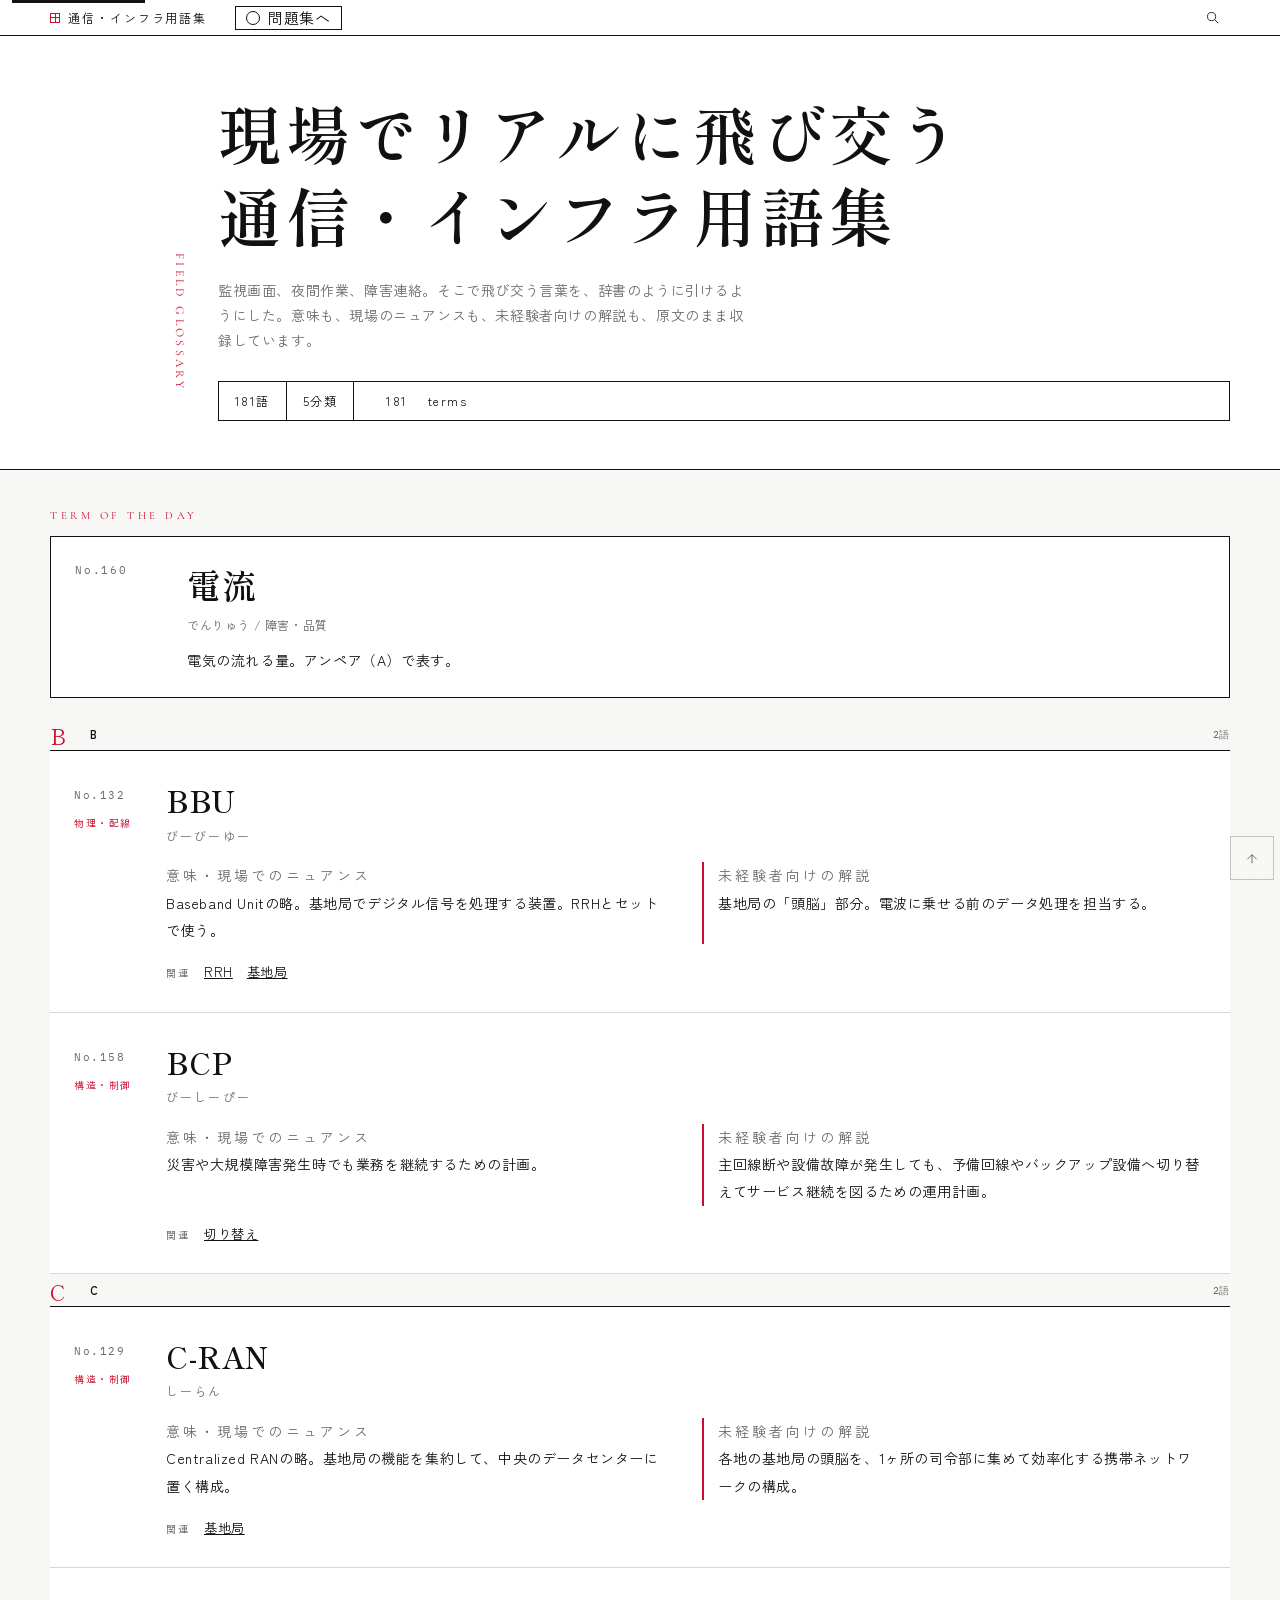
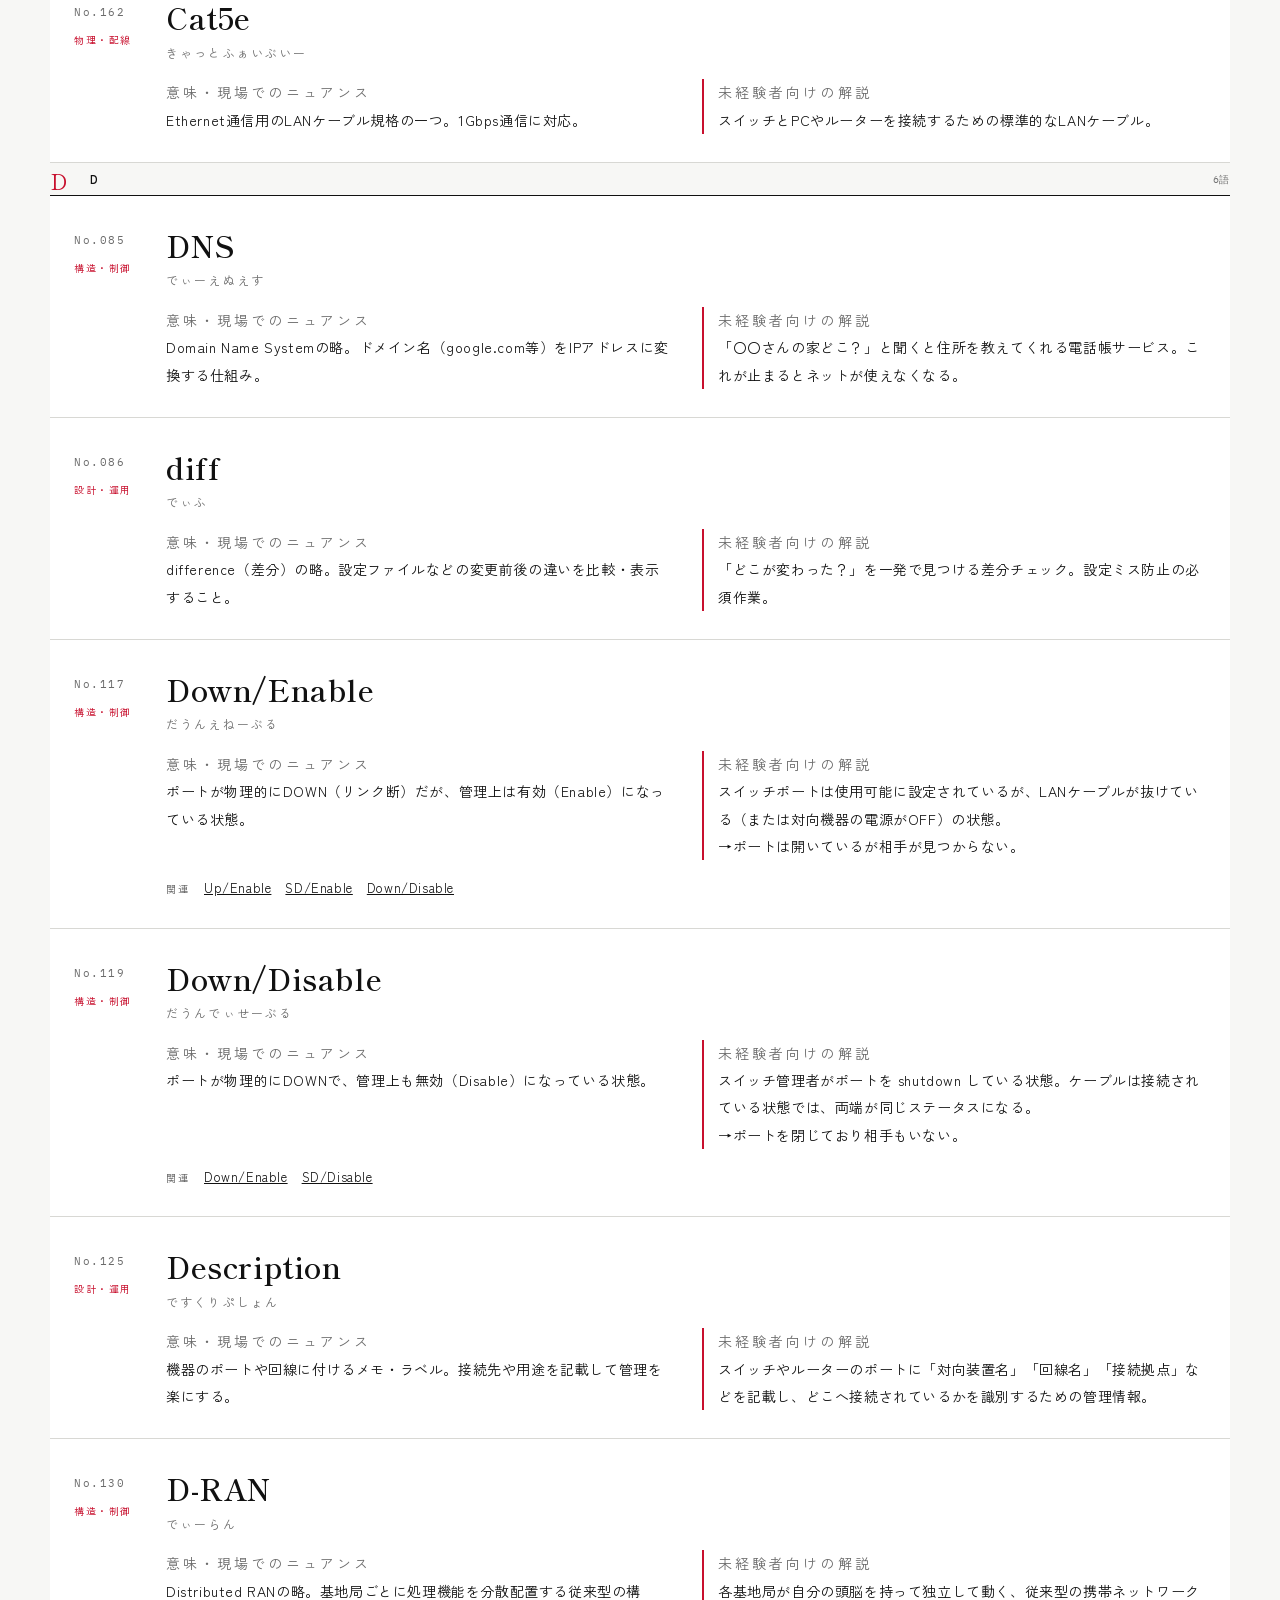
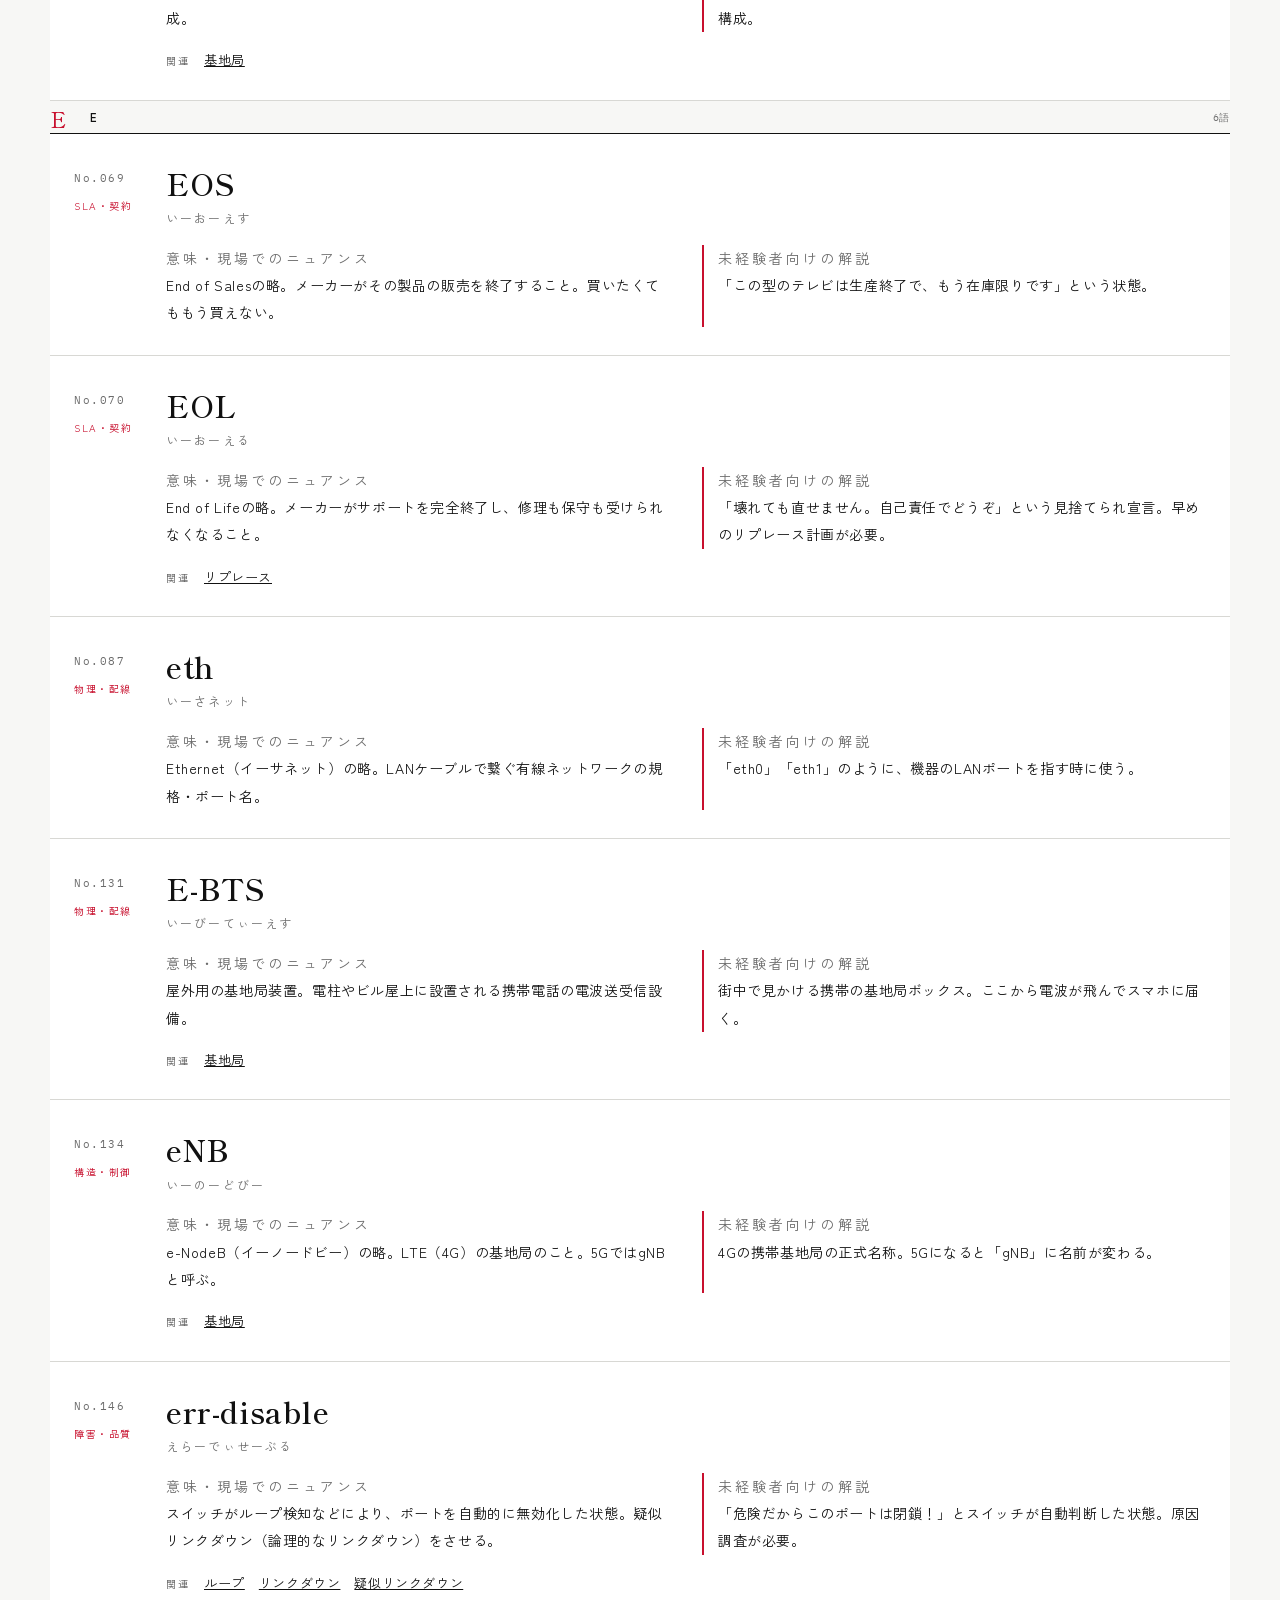
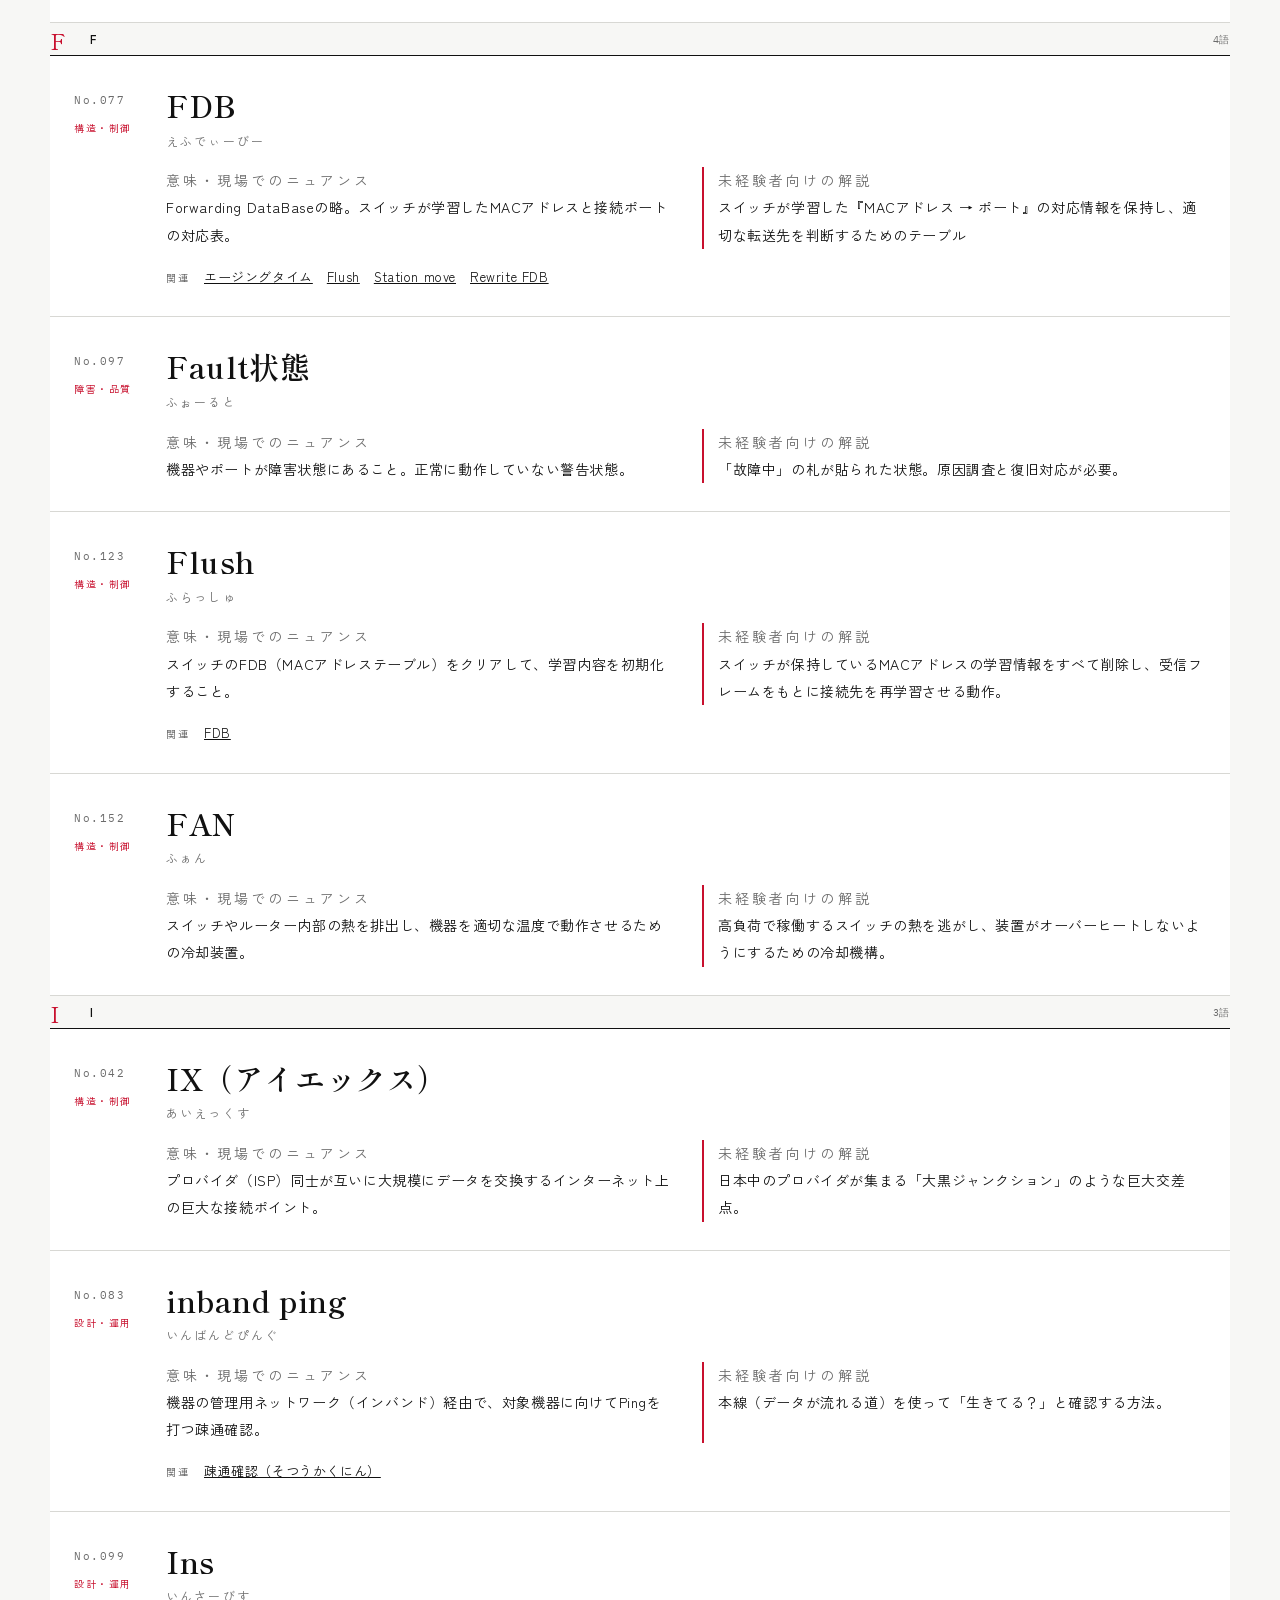
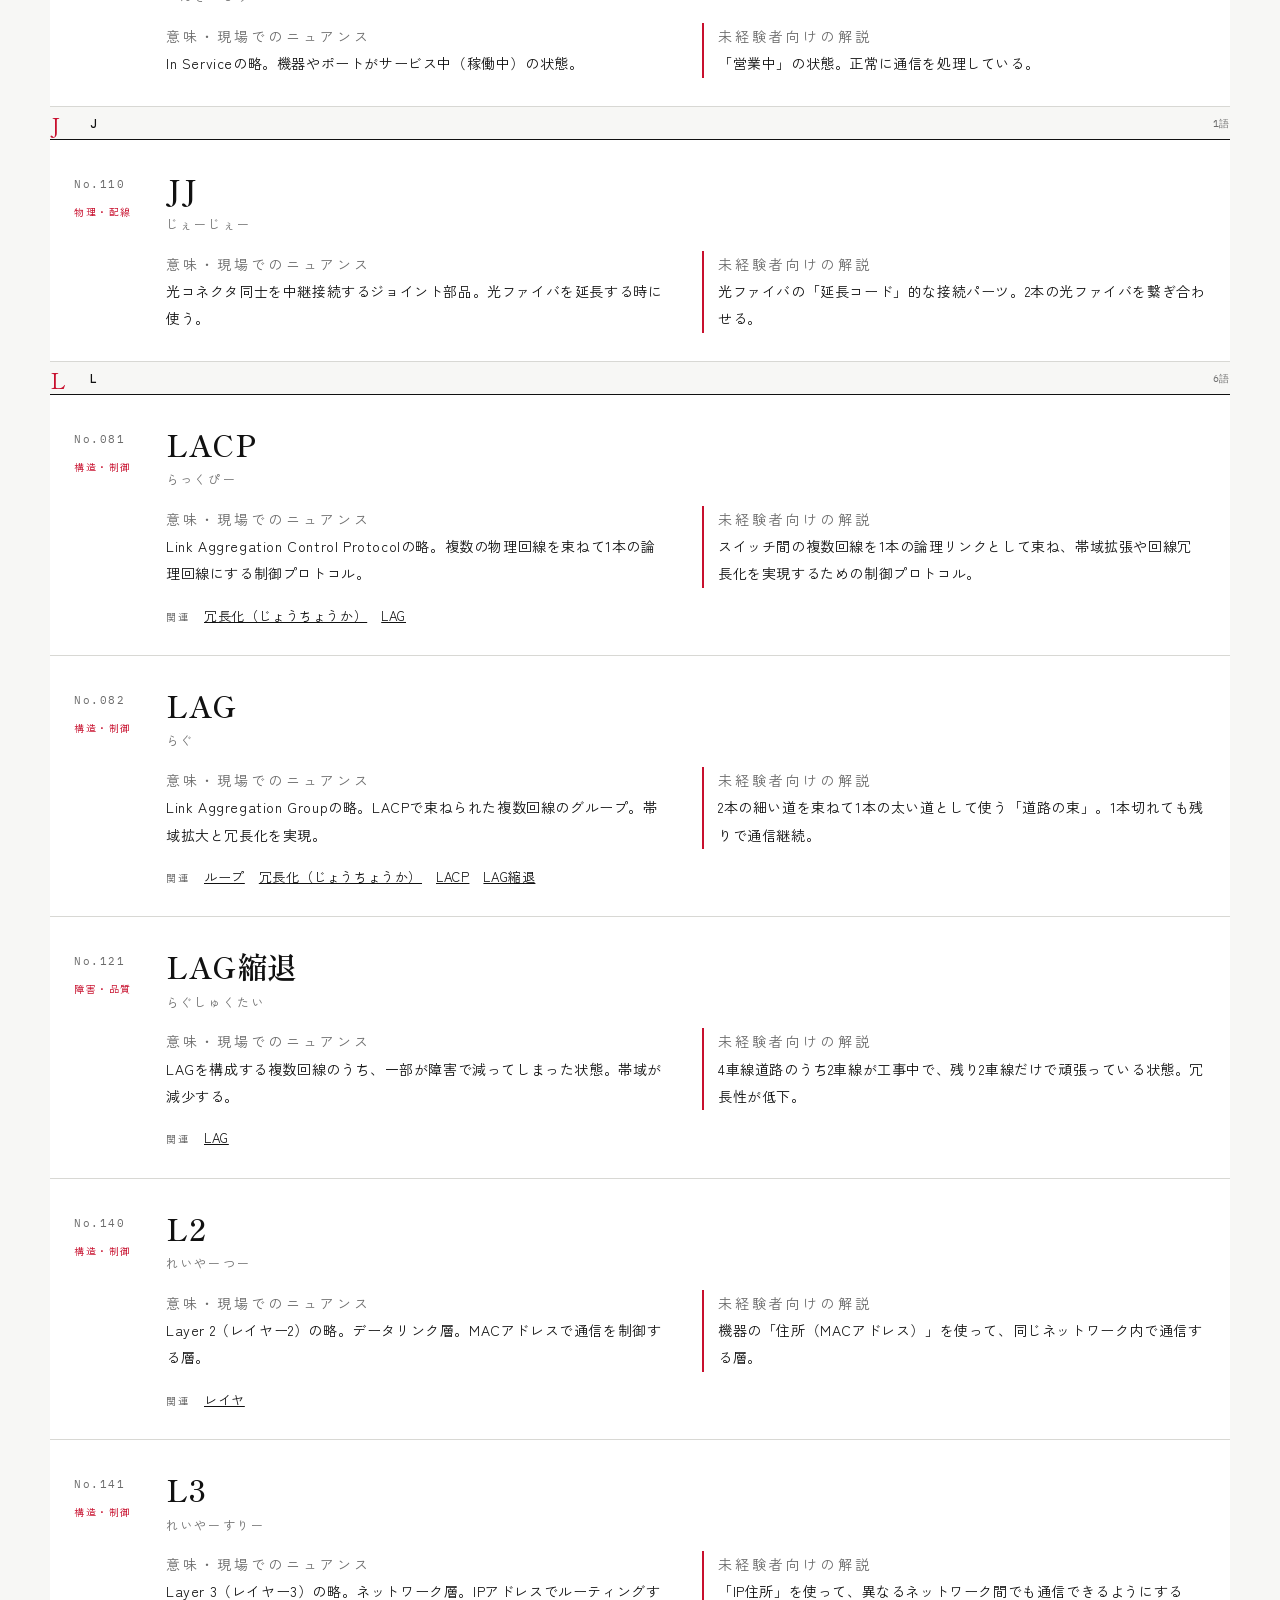
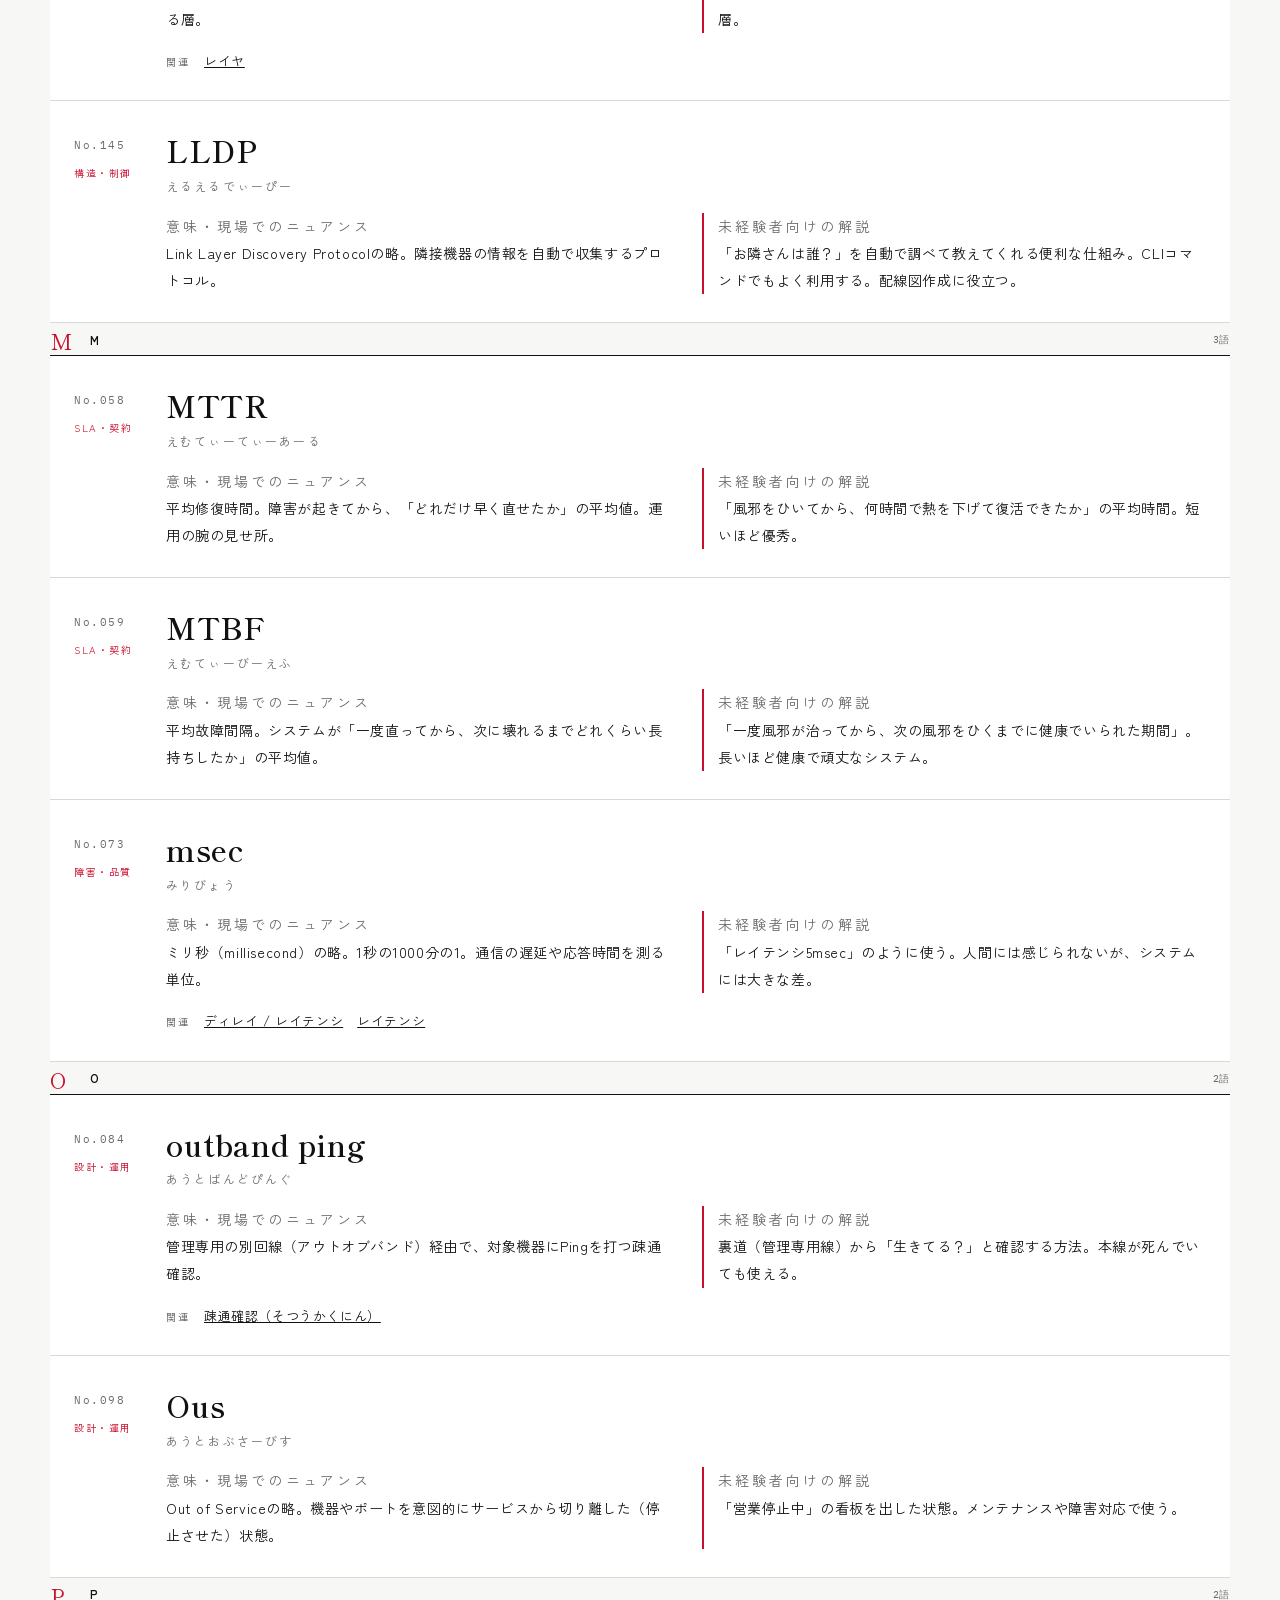
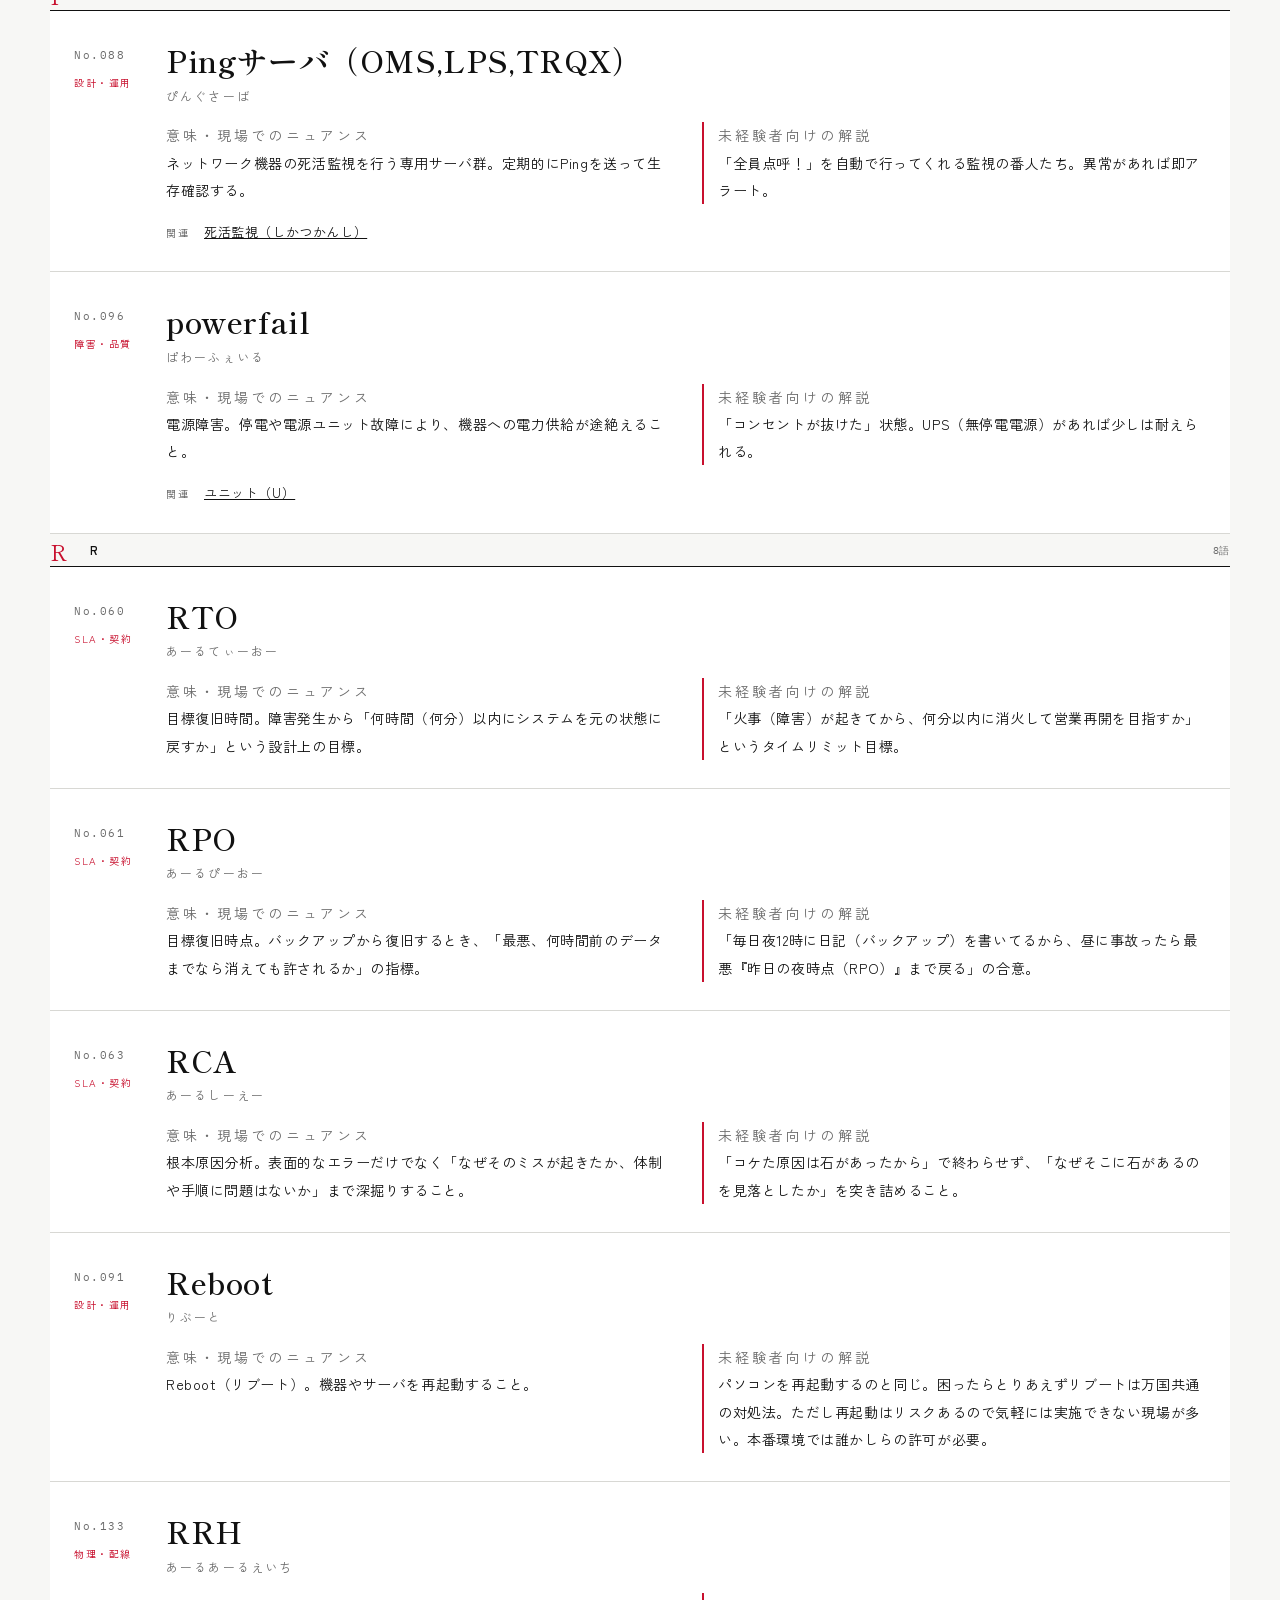
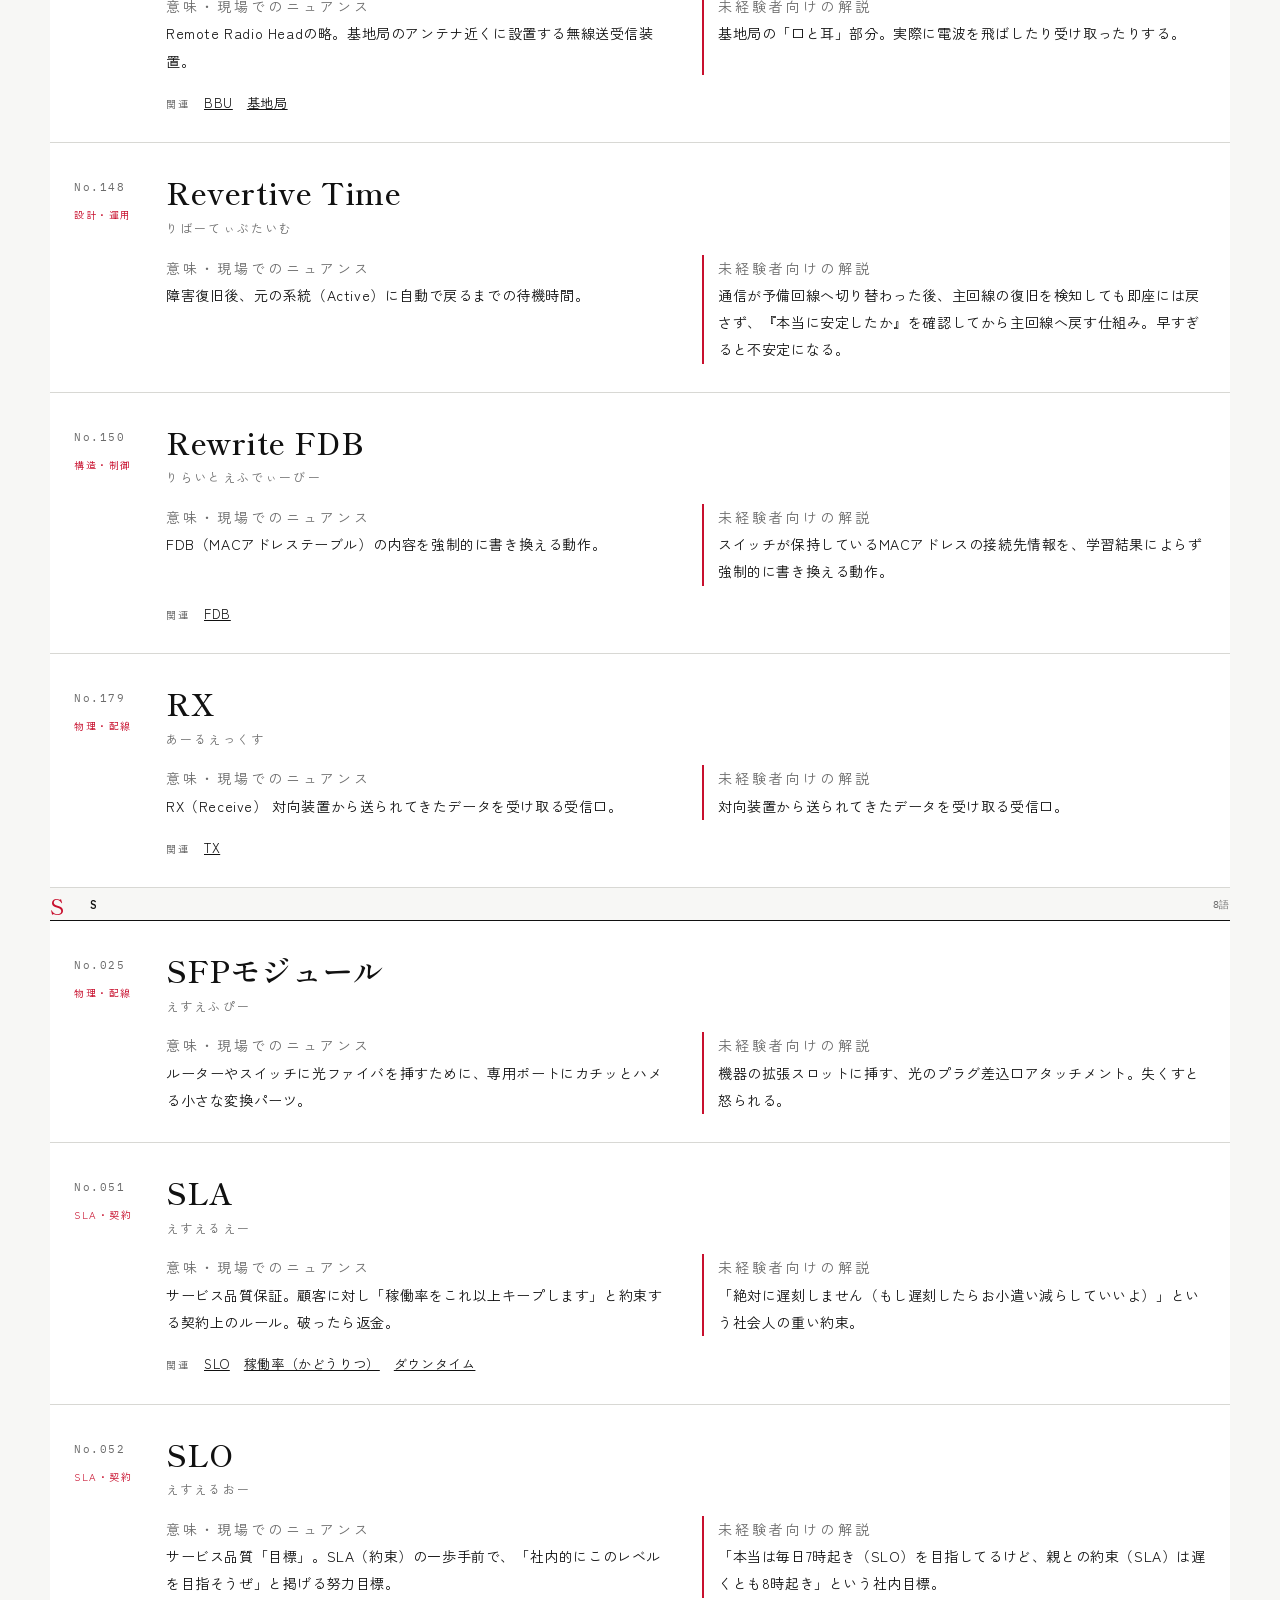
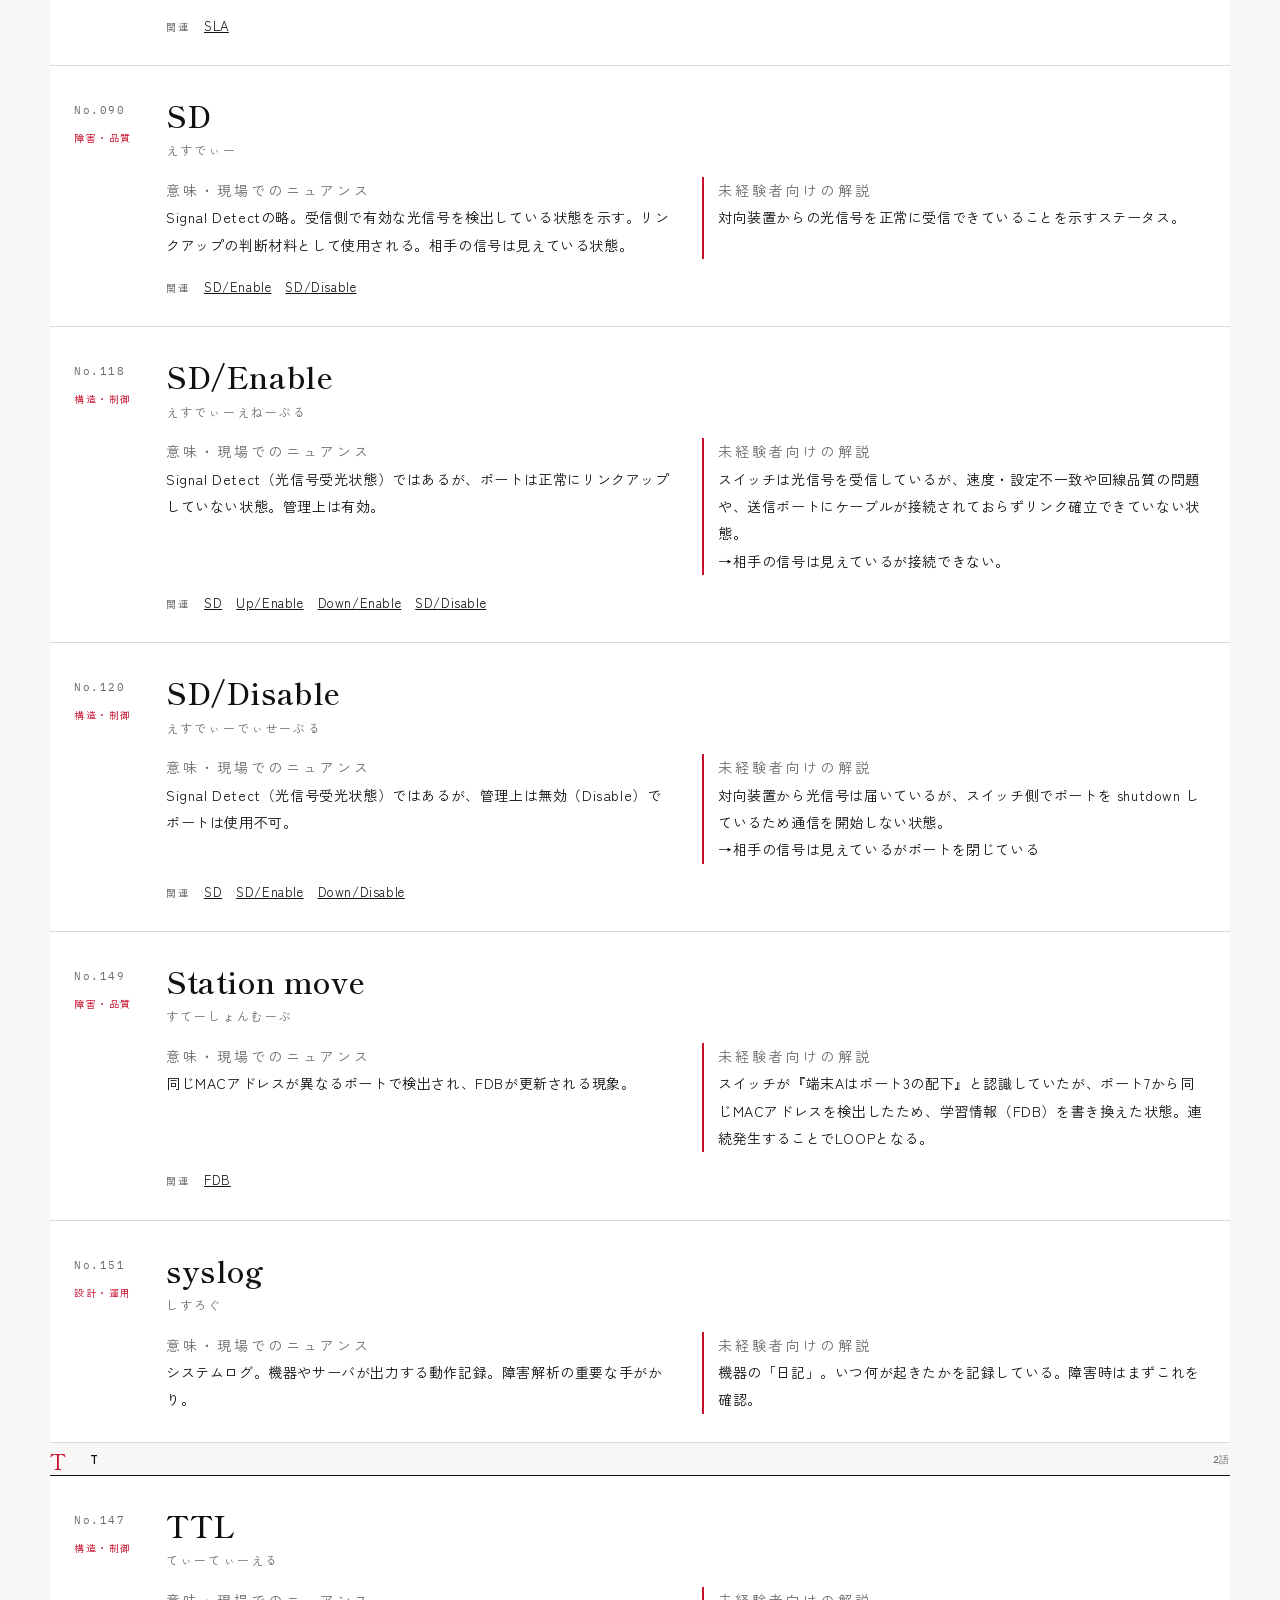
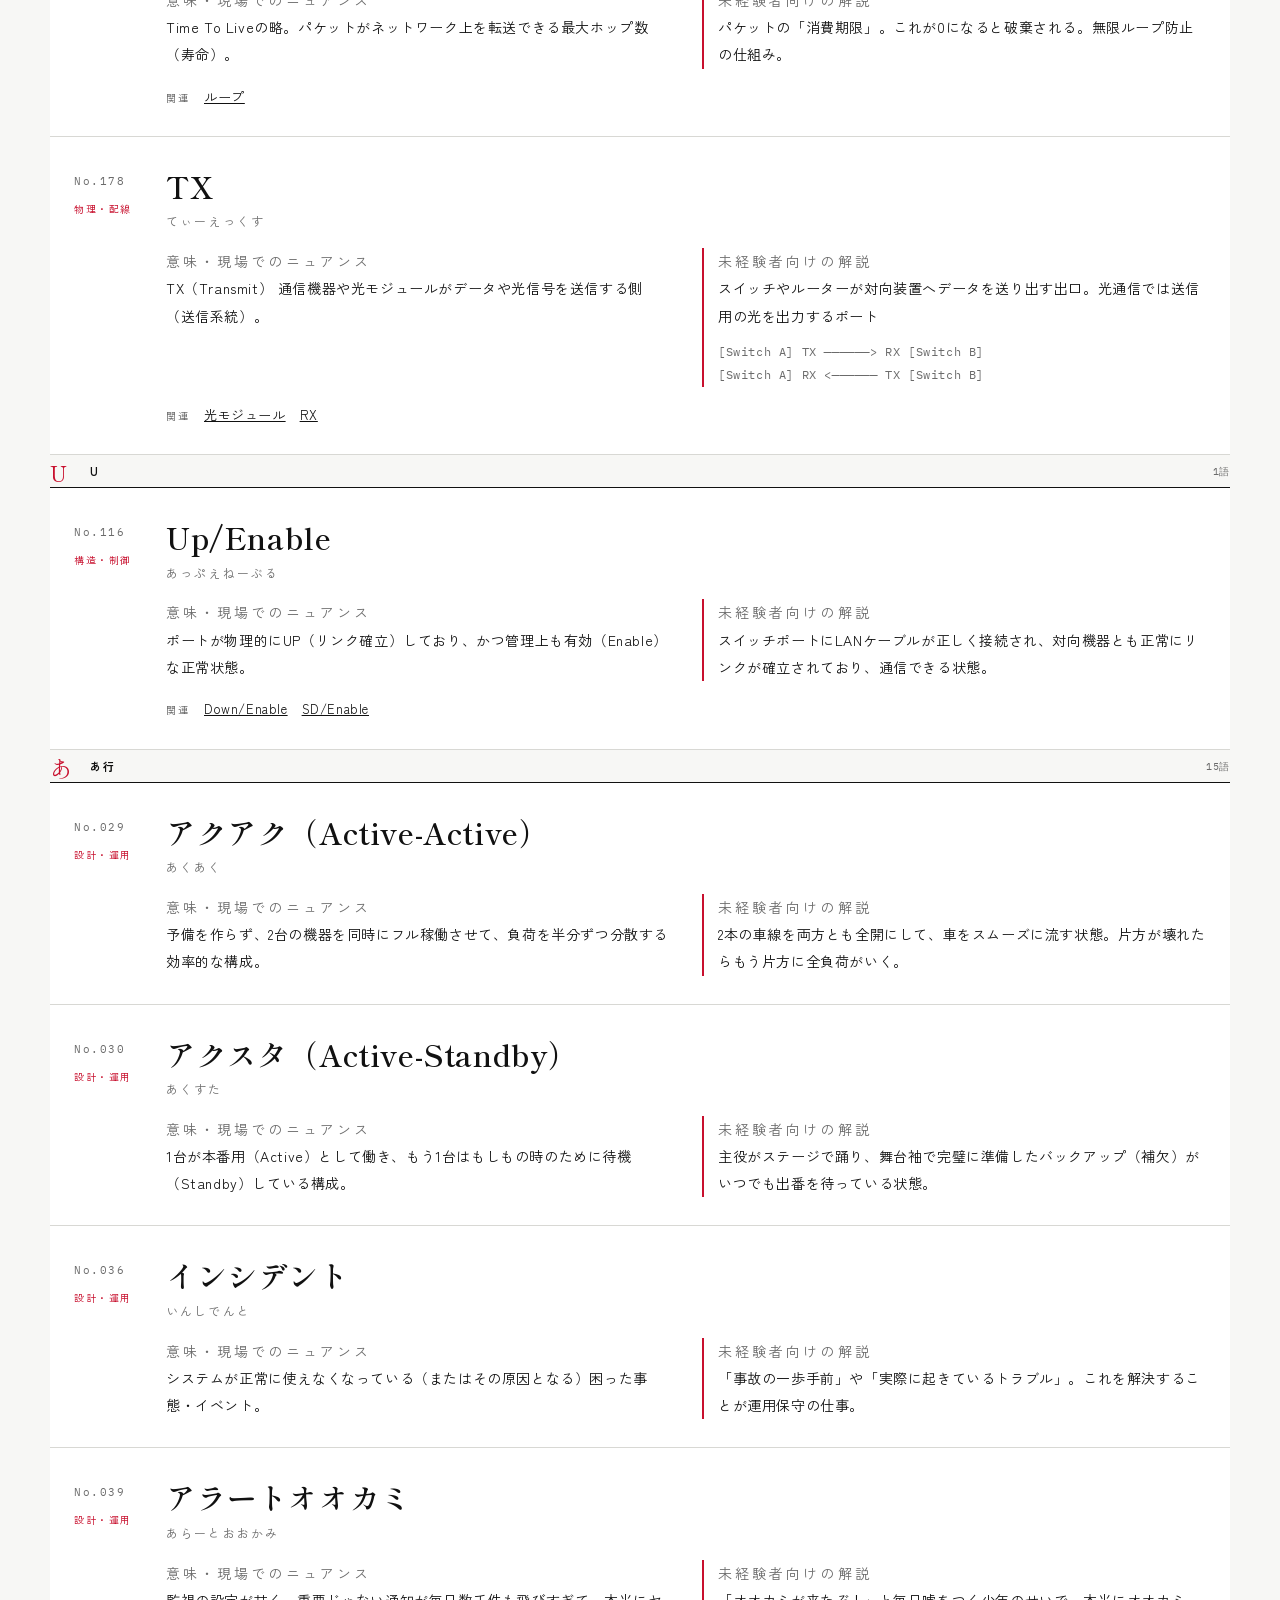
==== word.html @ 53b8ce0e "用語集の追加" ====
<!DOCTYPE html>
<html lang="ja">
<head>
  <meta charset="UTF-8">
  <meta name="viewport" content="width=device-width, initial-scale=1">
  <meta name="description" content="現場でリアルに飛び交う通信・インフラ用語集。新任インフラエンジニアが、用語の意味と現場のニュアンスを繰り返し読み込める辞書です。">
  <title>現場でリアルに飛び交う通信・インフラ用語集</title>
  <link rel="icon" href="data:image/svg+xml,%3Csvg xmlns='http://www.w3.org/2000/svg' viewBox='0 0 32 32'%3E%3Crect width='32' height='32' fill='%23f7f7f5'/%3E%3Cpath d='M8 8h16M8 16h16M8 24h16M12 5v22M20 5v22' stroke='%23c8102e' stroke-width='1.2' fill='none'/%3E%3C/svg%3E">
  <link rel="preconnect" href="https://fonts.googleapis.com">
  <link rel="preconnect" href="https://fonts.gstatic.com" crossorigin>
  <link href="https://fonts.googleapis.com/css2?family=Cormorant+Garamond:wght@500;600&family=IBM+Plex+Mono:wght@400;500&family=Shippori+Mincho:wght@500;600;700&family=Zen+Kaku+Gothic+New:wght@400;500;700&display=swap" rel="stylesheet">
  <link rel="stylesheet" href="css/style.css">
</head>
<body id="top">
  <a class="skip" href="#main">本文へスキップ</a>

  <header class="chrome" id="dock">
    <div class="wrap chrome__bar">
      <div class="chrome__lead">
        <a class="logo" href="index.html">
          <span class="logo__mark" aria-hidden="true"></span>
          通信・インフラ用語集
        </a>
        <label class="nav-radio">
          <input type="radio" name="page-nav" value="quiz" data-href="index.html">
          問題集へ
        </label>
      </div>
      <button type="button" class="search-toggle" id="btn-finder" aria-expanded="false" aria-controls="overlay" aria-label="検索と索引を開く">
        <svg class="icon-search" viewBox="0 0 24 24" aria-hidden="true"><circle cx="10.5" cy="10.5" r="6.5" fill="none" stroke="currentColor" stroke-width="1.4"/><path d="M15.4 15.4L21 21" fill="none" stroke="currentColor" stroke-width="1.4"/></svg>
        <svg class="icon-close" viewBox="0 0 24 24" aria-hidden="true"><path d="M6 6l12 12M18 6L6 18" fill="none" stroke="currentColor" stroke-width="1.4"/></svg>
      </button>
    </div>
  </header>

  <div class="overlay" id="overlay" hidden>
    <div class="wrap">
      <form class="search" role="search" action="#" onsubmit="return false">
        <label for="q">SEARCH</label>
        <div class="search__box">
          <svg viewBox="0 0 24 24" aria-hidden="true"><circle cx="10.5" cy="10.5" r="6.5" fill="none" stroke="currentColor" stroke-width="1.4"/><path d="M15.4 15.4L21 21" fill="none" stroke="currentColor" stroke-width="1.4"/></svg>
          <input id="q" type="search" name="q" autocomplete="off" spellcheck="false" placeholder="用語名・読み・関連キーワード（例：Ping、冗長、光、SLA）">
          <kbd title="検索にフォーカス">/</kbd>
          <button type="button" class="search__clear" id="clear-q" hidden>クリア</button>
        </div>
      </form>
      <div class="cats">
        <div class="cats__list" id="cats-list" role="tablist" aria-label="分類"></div>
        <p class="cats__count" id="result-count" aria-live="polite"></p>
      </div>
      <div class="finder-index" id="finder-index">
        <p class="index-label">INDEX  A–Z</p>
        <nav class="index-az" id="index-az" aria-label="アルファベット索引"></nav>
        <p class="index-label">INDEX  あ行–わ行</p>
        <nav class="index-kana" id="index-kana" aria-label="五十音索引"></nav>
      </div>
    </div>
  </div>

  <section class="hero">
    <div class="wrap hero__grid">
      <p class="hero__en">Field Glossary</p>
      <div>
        <h1>現場でリアルに飛び交う<br>通信・インフラ用語集</h1>
        <p class="hero__lede">監視画面、夜間作業、障害連絡。そこで飛び交う言葉を、辞書のように引けるようにした。意味も、現場のニュアンスも、未経験者向けの解説も、原文のまま収録しています。</p>
        <p class="hero__stats">
          <span>181語</span>
          <span>5分類</span>
          <span><span id="term-total">181</span> terms</span>
        </p>
      </div>
    </div>
  </section>

  <section class="sotd wrap" id="sotd" hidden>
    <p class="sotd__kicker">Term of the day</p>
    <div id="sotd-body"></div>
  </section>

  <main id="main" class="wrap">
    <p class="empty" id="empty" hidden>一致する用語はありません。読み（ひらがな）や関連語（Ping、光、冗長、SLA など）でも探せます。</p>
    <div id="groups"></div>
  </main>

  <footer class="foot">
    <div class="wrap foot__grid">
      <div>
        <p class="foot__en">Field Glossary</p>
        <p>新任者が、現場の言葉を何度でも読み返せるように。</p>
      </div>
      <div>
        <p class="foot__h">収録</p>
        <p>用語名・意味・現場でのニュアンス・未経験者向けの解説は、提供資料の原文を一語一句そのまま使用しています。</p>
      </div>
      <div>
        <p class="foot__h">引き方</p>
        <p>右上の検索アイコンから、検索バーと五十音索引を開きます。キーボードの <kbd>/</kbd> でも開けます。</p>
      </div>
    </div>
    <p class="wrap foot__end">通信・インフラ用語集</p>
  </footer>

  <a class="to-top" href="#top" id="to-top" aria-label="ページ上部へ戻る">
    <svg viewBox="0 0 24 24" aria-hidden="true"><path d="M5 14l7-7 7 7" fill="none" stroke="currentColor" stroke-width="1.4"/><path d="M12 7v13" fill="none" stroke="currentColor" stroke-width="1.4"/></svg>
  </a>

  <script>
const TERMS = [
  {
    "id": 1,
    "category": "障害・品質",
    "name": "瞬断（しゅんだん）",
    "yomi": "しゅんだん",
    "meaning": "数ミリ秒〜数秒だけ、一瞬だけ通信が途切れて、すぐ自動復旧する現象。",
    "beginner": "人間は気づかないレベルの一瞬の途切れ。でもせっかちなサーバーやアプリがエラーを吐く原因になる。",
    "keywords": [
      "瞬断",
      "通信断",
      "ミリ秒",
      "msec",
      "自動復旧",
      "途切れ",
      "瞬間",
      "リンク"
    ]
  },
  {
    "id": 2,
    "category": "障害・品質",
    "name": "パケロス",
    "yomi": "ぱけろす",
    "meaning": "データ（パケット）の一部が途中で行方不明になり相手に届かないこと。",
    "beginner": "郵便で10通手紙を送ったのに1通だけ紛失した状態。ネットが重い、動画がカクつく原因。",
    "keywords": [
      "パケットロス",
      "packet loss",
      "パケット",
      "紛失",
      "損失",
      "動画",
      "重い"
    ]
  },
  {
    "id": 3,
    "category": "障害・品質",
    "name": "輻輳（ふくそう）",
    "yomi": "ふくそう",
    "meaning": "アクセスが集中しすぎて、回線や機器がパンク（大渋滞）している状態。",
    "beginner": "「あけおめLINE」や「人気ライブのチケット争奪戦」でネットが繋がらなくなる状態。",
    "keywords": [
      "輻輳",
      "混雑",
      "渋滞",
      "パンク",
      "集中",
      "アクセス集中",
      "混み"
    ]
  },
  {
    "id": 4,
    "category": "障害・品質",
    "name": "ジッタ",
    "yomi": "じった",
    "meaning": "通信が届く時間の間隔が一定にならず、バラバラに揺らいで遅れて届くこと。",
    "beginner": "一定テンポのデータが不規則になること。Web会議で声がロボットみたいにガビガビになる原因。",
    "keywords": [
      "jitter",
      "揺らぎ",
      "ばらつき",
      "Web会議",
      "VoIP",
      "音声",
      "遅延揺らぎ"
    ]
  },
  {
    "id": 5,
    "category": "障害・品質",
    "name": "ディレイ / レイテンシ",
    "yomi": "でいれい",
    "meaning": "データが送信されてから相手に届くまでの「遅延時間」のこと。",
    "beginner": "データの「往復にかかる時間」。これが短いほどサクサク動く。",
    "keywords": [
      "delay",
      "latency",
      "遅延",
      "RTT",
      "応答時間",
      "レイテンシー",
      "ピン"
    ]
  },
  {
    "id": 6,
    "category": "障害・品質",
    "name": "サイレント障害",
    "yomi": "さいれんとしょうがい",
    "meaning": "監視ツール上はエラーが出ていないのに、なぜかユーザー側でサービスが使えない恐怖の障害。",
    "beginner": "「健康診断はオールA（正常）なのに、本人は体調不良で倒れている」ような状態。気付きにくく厄介。",
    "keywords": [
      "サイレント故障",
      "監視",
      "検知できない",
      "ユーザー影響",
      "隠れ障害"
    ]
  },
  {
    "id": 7,
    "category": "障害・品質",
    "name": "片通（かたづう）",
    "yomi": "かたづう",
    "meaning": "行き（リクエスト）は繋がるが、帰り（レスポンス）の通信が戻ってこない現象。",
    "beginner": "「声は聞こえるのに、こちらの声が相手に届かない」状態。ファイアウォールの設定ミスで多発。",
    "keywords": [
      "片方向",
      "片道",
      "リクエスト",
      "レスポンス",
      "ファイアウォール",
      "FW",
      "非対称"
    ]
  },
  {
    "id": 8,
    "category": "障害・品質",
    "name": "ループ",
    "yomi": "るーぷ",
    "meaning": "ネットワーク内でデータが無限にぐるぐる回り続け、帯域を食いつぶしてパンクさせる事故。",
    "beginner": "行き止まりのない円形交差点で車が無限に増え続け、街全体が渋滞で動かなくなる状態。",
    "keywords": [
      "loop",
      "STP",
      "放送",
      "無限",
      "帯域圧迫",
      "スイッチングループ"
    ]
  },
  {
    "id": 9,
    "category": "障害・品質",
    "name": "ブロードキャストストーム",
    "yomi": "ぶろーどきゃすとすとーむ",
    "meaning": "ループなどが原因で、嵐（ストーム）のようにデータが溢れかえりネットワーク全体が停止すること。",
    "beginner": "全員が同時に大声で叫びすぎて、誰も他人の話を聞き取れなくなる大混乱状態。",
    "keywords": [
      "broadcast storm",
      "ブロードキャスト",
      "嵐",
      "ループ",
      "ネットワーク停止"
    ]
  },
  {
    "id": 10,
    "category": "障害・品質",
    "name": "死活監視（しかつかんし）",
    "yomi": "しかつかんし",
    "meaning": "対象のサーバーやネットワーク機器が「生きてるか死んでるか」を24時間体制で見守ること。",
    "beginner": "定期的に「生きてる？」と声をかけ（Ping送信）、返事があるか確認する基本の看病。",
    "keywords": [
      "監視",
      "Ping",
      "ICMP",
      "uptime",
      "ヘルスチェック",
      "生存確認"
    ]
  },
  {
    "id": 11,
    "category": "障害・品質",
    "name": "パケ詰まり",
    "yomi": "ぱけづまり",
    "meaning": "電波は満本（アンテナ最大）立っているのに、データが全く流れてこない状態。",
    "beginner": "道路はピカピカなのに、先の料金所が詰まっていて車が1ミリも進まない状態。",
    "keywords": [
      "パケット詰まり",
      "電波",
      "アンテナ",
      "スループット",
      "流れない",
      "無線"
    ]
  },
  {
    "id": 12,
    "category": "障害・品質",
    "name": "バースト",
    "yomi": "ばーすと",
    "meaning": "突発的に通信量（トラフィック）が跳ね上がること。",
    "beginner": "「アクセスが急激に集中して、さっき一瞬回線がバーストしました」のように使う。",
    "keywords": [
      "burst",
      "トラフィック",
      "急増",
      "スパイク",
      "突発",
      "通信量"
    ]
  },
  {
    "id": 13,
    "category": "障害・品質",
    "name": "フラッピング",
    "yomi": "ふらっぴんぐ",
    "meaning": "ポートが、高速で「UP（接続）」と「DOWN（切断）」をガチガチと繰り返す異常状態。",
    "beginner": "LANケーブルの接触不良などで、一秒間に何度も抜き差しされているようなパニック状態。",
    "keywords": [
      "flapping",
      "リンクフラップ",
      "UP DOWN",
      "接触不良",
      "ポート",
      "不安定"
    ]
  },
  {
    "id": 14,
    "category": "障害・品質",
    "name": "パケ代 / 通信費枯渇",
    "yomi": "ぱけだい",
    "meaning": "検証環境などで従量課金やデータ転送の設定をミスり、クラウドの請求が爆発すること。",
    "beginner": "インフラの検証で動画データをループさせ、数日で数十万円の請求が来て青ざめるアレ。",
    "keywords": [
      "通信費",
      "従量課金",
      "クラウド請求",
      "課金",
      "転送量",
      "検証"
    ]
  },
  {
    "id": 15,
    "category": "物理・配線",
    "name": "局舎（きょくしゃ）",
    "yomi": "きょくしゃ",
    "meaning": "キャリア（NTT等）の通信機器や光ファイバがギッシリ詰まった専用の建物。",
    "beginner": "街中にある「データの超大型乗り換え駅・コントロールセンター」。",
    "keywords": [
      "局舎",
      "キャリア",
      "NTT",
      "通信ビル",
      "中央局",
      "CO"
    ]
  },
  {
    "id": 16,
    "category": "物理・配線",
    "name": "ダークファイバ",
    "yomi": "だーくふぁいば",
    "meaning": "すでに地面や電柱に敷設されている光ファイバのうち、まだ使われておらず光が通っていない予備回線。",
    "beginner": "いつでも通れるように作ってある「開通前の誰も走っていない高速道路」。",
    "keywords": [
      "dark fiber",
      "未使用",
      "予備回線",
      "光ファイバ",
      "敷設"
    ]
  },
  {
    "id": 17,
    "category": "物理・配線",
    "name": "ライトファイバ（点灯）",
    "yomi": "らいとふぁいば",
    "meaning": "ダークファイバに対して、実際にレーザー光を通して通信が利用可能になっている回線。",
    "beginner": "「車が走り出し、開通した道路」。回線が開通することを「点灯した」と言う。",
    "keywords": [
      "点灯",
      "開通",
      "レーザー",
      "lit fiber",
      "光が通る"
    ]
  },
  {
    "id": 18,
    "category": "物理・配線",
    "name": "コロケーション",
    "yomi": "ころけーしょん",
    "meaning": "データセンターや局舎のスペースを借りて、自社の通信機器を置かせてもらうこと。",
    "beginner": "シェアハウスの1部屋を借りて、自分の特等席（ラック）を作らせてもらうイメージ。",
    "keywords": [
      "colo",
      "colocation",
      "データセンター",
      "DC",
      "ラック",
      "スペース"
    ]
  },
  {
    "id": 19,
    "category": "物理・配線",
    "name": "生ファイバ（なま）",
    "yomi": "なまふぁいば",
    "meaning": "回線業者の装置を通さず、純粋に光ファイバの芯線だけをダイレクトに直借りする贅沢な構成。",
    "beginner": "他人の車（業者装置）に乗るのではなく、自分専用の完全プライベート道路を借り切るイメージ。",
    "keywords": [
      "生ファイバー",
      "芯線",
      "直借り",
      "ダーク",
      "専有"
    ]
  },
  {
    "id": 20,
    "category": "物理・配線",
    "name": "現調（げんちょう）",
    "yomi": "げんちょう",
    "meaning": "現地調査の略。データセンターや顧客の現場に直接行って、物理的な環境を確認すること。",
    "beginner": "「図面だけじゃ分からないから、メジャーを持って直接部屋のサイズや電源を見に行こう」という現場主義。",
    "keywords": [
      "現地調査",
      "現場",
      "調査",
      "電源",
      "サイズ",
      "DC"
    ]
  },
  {
    "id": 21,
    "category": "物理・配線",
    "name": "ラッキング",
    "yomi": "らっきんぐ",
    "meaning": "19インチラックという専用の棚に、重いサーバーやルーターをネジで固定して設置する作業。",
    "beginner": "インフラエンジニアの基礎体力が試される、物理的な機器組み立て・設置労働。",
    "keywords": [
      "ラックマウント",
      "設置",
      "ネジ",
      "サーバー",
      "19インチ"
    ]
  },
  {
    "id": 22,
    "category": "物理・配線",
    "name": "線密（せんみつ）/ 配線整理",
    "yomi": "せんみつ",
    "meaning": "ラックの裏側のLANケーブルや光ケーブルがスパゲティ状態にならないよう、綺麗に束ねて整理すること。",
    "beginner": "見た目が美しいラックはトラブルが起きない。几帳面さが試される芸術的作業。",
    "keywords": [
      "配線",
      "ケーブル整理",
      "結束",
      "スパゲティ",
      "裏側",
      "キャブリング"
    ]
  },
  {
    "id": 23,
    "category": "物理・配線",
    "name": "ホットスワップ",
    "yomi": "ほっとすわっぷ",
    "meaning": "電源を入れたまま（システムを稼働させたまま）パーツやハードディスクを安全に抜き差しすること。",
    "beginner": "走っている車のタイヤを、車を止めずにその場で新品に交換するようなハイテク技術。",
    "keywords": [
      "hot swap",
      "活線挿抜",
      "HDD",
      "電源ON",
      "無停止",
      "交換"
    ]
  },
  {
    "id": 24,
    "category": "物理・配線",
    "name": "メディアコンバータ",
    "yomi": "めでぃあこんばーた",
    "meaning": "光信号（光ファイバ）と電気信号（LANケーブル）を互いに変換する、手のひらサイズの四角い箱。",
    "beginner": "外国語を翻訳する「通訳器」。現場では『メディコン』と略される。",
    "keywords": [
      "メディコン",
      "MC",
      "光",
      "UTP",
      "変換",
      "メディアコンバーター"
    ]
  },
  {
    "id": 25,
    "category": "物理・配線",
    "name": "SFPモジュール",
    "yomi": "えすえふぴー",
    "meaning": "ルーターやスイッチに光ファイバを挿すために、専用ポートにカチッとハメる小さな変換パーツ。",
    "beginner": "機器の拡張スロットに挿す、光のプラグ差込口アタッチメント。失くすと怒られる。",
    "keywords": [
      "SFP",
      "SFP+",
      "QSFP",
      "トランシーバ",
      "光モジュール",
      "GBIC"
    ]
  },
  {
    "id": 26,
    "category": "物理・配線",
    "name": "芯線対照（しんせんたいしょう）",
    "yomi": "しんせんたいしょう",
    "meaning": "大量にある光ファイバの中から、目的の1本がどれなのかを、特殊な光（チェッカー）を当てて探す作業。",
    "beginner": "「この赤い光がチカチカしてるのが、東京本社に繋がってる105番の線だ！」と特定する宝探し。",
    "keywords": [
      "芯線",
      "対照",
      "チェッカー",
      "光ファイバ",
      "特定",
      "心線対照"
    ]
  },
  {
    "id": 27,
    "category": "物理・配線",
    "name": "19インチラック",
    "yomi": "じゅうきゅういんちらっく",
    "meaning": "サーバー室にある、全てのインフラ機器を美しく収めるための世界共通の標準規格の棚。",
    "beginner": "インフラエンジニアにとっての「お城」。ここに全てのサーバーやルーターが整然と並ぶ。",
    "keywords": [
      "19inch",
      "ラック",
      "サーバー室",
      "EIA",
      "棚",
      "マウント"
    ]
  },
  {
    "id": 28,
    "category": "設計・運用",
    "name": "冗長化（じょうちょうか）",
    "yomi": "じょうちょうか",
    "meaning": "壊れたときのために、機器や回線をあらかじめ2系統以上用意しておくこと。",
    "beginner": "「メインの道が崖崩れになってもいいように、あらかじめ回り道（迂回路）をセットで作っておく」思想。",
    "keywords": [
      "冗長",
      "二重化",
      "予備",
      "HA",
      "redundancy",
      "2系統"
    ]
  },
  {
    "id": 29,
    "category": "設計・運用",
    "name": "アクアク（Active-Active）",
    "yomi": "あくあく",
    "meaning": "予備を作らず、2台の機器を同時にフル稼働させて、負荷を半分ずつ分散する効率的な構成。",
    "beginner": "2本の車線を両方とも全開にして、車をスムーズに流す状態。片方が壊れたらもう片方に全負荷がいく。",
    "keywords": [
      "Active-Active",
      "AA",
      "負荷分散",
      "両系稼働",
      "アクティブ"
    ]
  },
  {
    "id": 30,
    "category": "設計・運用",
    "name": "アクスタ（Active-Standby）",
    "yomi": "あくすた",
    "meaning": "1台が本番用（Active）として働き、もう1台はもしもの時のために待機（Standby）している構成。",
    "beginner": "主役がステージで踊り、舞台袖で完璧に準備したバックアップ（補欠）がいつでも出番を待っている状態。",
    "keywords": [
      "Active-Standby",
      "AS",
      "待機",
      "予備",
      "アクティブスタンバイ"
    ]
  },
  {
    "id": 31,
    "category": "設計・運用",
    "name": "フェイルオーバー",
    "yomi": "ふぇいるおーばー",
    "meaning": "メインの機器や回線が死んだとき、自動で予備にスパッと通信をバトンタッチする仕組み。",
    "beginner": "リレーで走者が倒れた瞬間、一瞬で次の走者がバトンを奪って走り出すような高度な自動連携。",
    "keywords": [
      "failover",
      "切替",
      "自動切替",
      "予備",
      "HA"
    ]
  },
  {
    "id": 32,
    "category": "設計・運用",
    "name": "切り戻し（きりもどし）",
    "yomi": "きりもどし",
    "meaning": "夜間作業などのメンテナンスで、新しい設定や切替に失敗した際、「元の正常な状態に戻す」作業。",
    "beginner": "「ダメだ、新システムが繋がらない！タイムリミット（朝5時）までに元の状態に戻すぞ！」という冷や汗ものの作業。",
    "keywords": [
      "切り戻し",
      "ロールバック",
      "バックアウト",
      "失敗",
      "夜間作業",
      "復旧"
    ]
  },
  {
    "id": 33,
    "category": "設計・運用",
    "name": "ステージング環境",
    "yomi": "すてーじんぐかんきょう",
    "meaning": "本番と全く同じ構成で作られた、最終テスト用の検証環境。",
    "beginner": "「本番の舞台（本番環境）」で大失敗しないために、裏に作られた「原寸大の超リアルな練習舞台」。",
    "keywords": [
      "staging",
      "検証",
      "本番同等",
      "テスト",
      "STG"
    ]
  },
  {
    "id": 34,
    "category": "設計・運用",
    "name": "コールドスタート",
    "yomi": "こーるどすたーと",
    "meaning": "電源を完全に落とした状態から、機器をゼロからスイッチを入れて起動し直すこと。",
    "beginner": "スリープからの復帰（ウォームスタート）ではなく、完全に車をキーオフして、エンジンをかけ直すこと。",
    "keywords": [
      "cold start",
      "電源OFF",
      "再起動",
      "ウォームスタート",
      "起動"
    ]
  },
  {
    "id": 35,
    "category": "設計・運用",
    "name": "疎通確認（そつうかくにん）",
    "yomi": "そつうかくにん",
    "meaning": "ネットワークがA地点からB地点まで「ちゃんと繋がっているか」を実際にデータを投げて確認する作業。",
    "beginner": "「おーい！聞こえるかー！」と叫んで（Pingを打って）、「聞こえるよー！」と返事が返ってくるか確かめる。",
    "keywords": [
      "疎通",
      "Ping",
      "ICMP",
      "接続確認",
      "到達性",
      "通信確認"
    ]
  },
  {
    "id": 36,
    "category": "設計・運用",
    "name": "インシデント",
    "yomi": "いんしでんと",
    "meaning": "システムが正常に使えなくなっている（またはその原因となる）困った事態・イベント。",
    "beginner": "「事故の一歩手前」や「実際に起きているトラブル」。これを解決することが運用保守の仕事。",
    "keywords": [
      "incident",
      "障害",
      "トラブル",
      "イベント",
      "運用"
    ]
  },
  {
    "id": 37,
    "category": "設計・運用",
    "name": "ワークアラウンド",
    "yomi": "わーくあらうんど",
    "meaning": "根本解決ではないが、とりあえずシステムを動かし続けるための「暫定対処（応急処置）」。",
    "beginner": "配管から水漏れしたとき、元栓を直すのではなく、とりあえず「テープをグルグル巻きにして凌ぐ」技。",
    "keywords": [
      "workaround",
      "暫定",
      "応急処置",
      "回避策",
      "根本原因"
    ]
  },
  {
    "id": 38,
    "category": "設計・運用",
    "name": "保守ベンダ",
    "yomi": "ほしゅべんだ",
    "meaning": "機器が壊れたときに、新しいパーツを持って24時間いつでも駆けつけてくれる契約のメーカーや業者。",
    "beginner": "インフラエンジニアにとっての「最強のJAF（ロードサービス）」。トラブル時の頼れる味方。",
    "keywords": [
      "保守",
      "ベンダー",
      "メーカ保守",
      "オンサイト",
      "パーツ交換"
    ]
  },
  {
    "id": 39,
    "category": "設計・運用",
    "name": "アラートオオカミ",
    "yomi": "あらーとおおかみ",
    "meaning": "監視の設定が甘く、重要じゃない通知が毎日数千件も飛びすぎて、本当にヤバい通知を見落とす状態。",
    "beginner": "「オオカミが来たぞ！」と毎日嘘をつく少年のせいで、本当にオオカミ（深刻な障害）が来たときに誰も気づかない状態。",
    "keywords": [
      "アラート疲れ",
      "alert fatigue",
      "誤報",
      "監視",
      "通知",
      "オオカミ少年"
    ]
  },
  {
    "id": 40,
    "category": "構造・制御",
    "name": "ラストワンマイル",
    "yomi": "らすとわんまいる",
    "meaning": "最寄りの基地局・局舎から、ユーザーの自宅（終端）までの最後の区間のこと。",
    "beginner": "宅配便でいう「配送センターから、あなたのお家の玄関までの最後の配達路」。ここが一番コストがかかる。",
    "keywords": [
      "last mile",
      "終端",
      "加入者線",
      "アクセス回線",
      "自宅"
    ]
  },
  {
    "id": 41,
    "category": "構造・制御",
    "name": "バックボーン（基幹回線）",
    "yomi": "ばっくぼーん",
    "meaning": "ネットワークの中心となる、ものすごく太くて高速な大元の通信回線。",
    "beginner": "日本を縦断する「一番太い高速道路（東名高速など）」。ここが止まると日本中が麻痺します。",
    "keywords": [
      "backbone",
      "基幹",
      "コア",
      "幹線",
      "高速回線"
    ]
  },
  {
    "id": 42,
    "category": "構造・制御",
    "name": "IX（アイエックス）",
    "yomi": "あいえっくす",
    "meaning": "プロバイダ（ISP）同士が互いに大規模にデータを交換するインターネット上の巨大な接続ポイント。",
    "beginner": "日本中のプロバイダが集まる「大黒ジャンクション」のような巨大交差点。",
    "keywords": [
      "Internet Exchange",
      "IX",
      "ISP",
      "ピアリング",
      "JPIX",
      "JPNAP"
    ]
  },
  {
    "id": 43,
    "category": "構造・制御",
    "name": "ルーター跨ぎ（またぎ）",
    "yomi": "るーたーまたぎ",
    "meaning": "通信が別のセグメント（異なるネットワークグループ）を超えて向こう側へ行くこと。",
    "beginner": "自分の市（ローカルな部屋）から、別の市（外の世界）へ移動すること。ルーティングが必要。",
    "keywords": [
      "ルーティング",
      "セグメント越え",
      "L3",
      "またぎ",
      "異なるNW"
    ]
  },
  {
    "id": 44,
    "category": "構造・制御",
    "name": "デフォルトゲートウェイ",
    "yomi": "でふぉるとげーとうぇい",
    "meaning": "PCやサーバーが「外のネットワーク（インターネット）に行きたいとき、最初に通る出口（ルーター）」のこと。",
    "beginner": "「迷ったらとりあえずここに行け」という、村の唯一の『外の世界へ繋がる関所・門』。",
    "keywords": [
      "DGW",
      "default gateway",
      "GW",
      "出口",
      "ルーター",
      "0.0.0.0"
    ]
  },
  {
    "id": 45,
    "category": "構造・制御",
    "name": "セッション",
    "yomi": "せっしょん",
    "meaning": "通信の始まりから終わりまでの「一連の会話の繋がり・状態」のこと。",
    "beginner": "電話をかけてから、お互い「もしもし」「バイバイ」で受話器を置くまでの「通話状態（つながり）」。",
    "keywords": [
      "session",
      "TCP",
      "接続",
      "状態",
      "会話"
    ]
  },
  {
    "id": 46,
    "category": "構造・制御",
    "name": "キープアライブ",
    "yomi": "きーぷあらいぶ",
    "meaning": "通信が切れていないか確認するため、定期的にお互い小さなデータを送り合う仕組み。",
    "beginner": "「生きてる？」「生きてるよ」と、生存確認のために定期的に手を握り合うような健気な仕組み。",
    "keywords": [
      "keepalive",
      "keep-alive",
      "生存確認",
      "ハートビート",
      "切断検知"
    ]
  },
  {
    "id": 47,
    "category": "構造・制御",
    "name": "スタティックルーティング",
    "yomi": "すたてぃっくるーてぃんぐ",
    "meaning": "人間が手動で「この通信はあのルーターへ行け」とルートをガチガチに固定して書く設定。",
    "beginner": "カーナビを使わず「絶対にこの交差点を右折して、次を左折しろ」と紙の地図に線を引いて固定する教え方。",
    "keywords": [
      "static route",
      "静的経路",
      "手動",
      "固定ルート",
      "static"
    ]
  },
  {
    "id": 48,
    "category": "構造・制御",
    "name": "ダイナミックルーティング",
    "yomi": "だいなみっくるーてぃんぐ",
    "meaning": "ルーター同士が情報を交換し、「こっちの道は混んでる」「こっちが近道だ」と自動でルートを計算する設定。",
    "beginner": "渋滞情報をリアルタイムでキャッチして、自動で最適な回り道を案内してくれる「最新の賢いカーナビ」。",
    "keywords": [
      "dynamic routing",
      "OSPF",
      "BGP",
      "RIP",
      "動的経路",
      "自動"
    ]
  },
  {
    "id": 49,
    "category": "構造・制御",
    "name": "カプセル化",
    "yomi": "かぷせるか",
    "meaning": "データにヘッダー（宛先シールや封筒）をペタペタ貼り付けて、次のレイヤーへ送る準備をすること。",
    "beginner": "手紙（データ）を便箋に入れ、住所を書き、さらに宅急便の箱（ヘッダー）に詰めるマトリョーシカのような作業。",
    "keywords": [
      "encapsulation",
      "ヘッダー",
      "カプセル",
      "OSI",
      "トンネリング"
    ]
  },
  {
    "id": 50,
    "category": "構造・制御",
    "name": "セグメント",
    "yomi": "せぐめんと",
    "meaning": "ルーター等によって区切られた、同じIPアドレスのルールを持つ「1つのグループ（部屋）」。",
    "beginner": "学校でいう「1年A組」「1年B組」という教室の区切り。同じ部屋の中ならルーターなしで話せる。",
    "keywords": [
      "segment",
      "VLAN",
      "サブネット",
      "放送ドメイン",
      "部屋"
    ]
  },
  {
    "id": 51,
    "category": "SLA・契約",
    "name": "SLA",
    "yomi": "えすえるえー",
    "meaning": "サービス品質保証。顧客に対し「稼働率をこれ以上キープします」と約束する契約上のルール。破ったら返金。",
    "beginner": "「絶対に遅刻しません（もし遅刻したらお小遣い減らしていいよ）」という社会人の重い約束。",
    "keywords": [
      "Service Level Agreement",
      "品質保証",
      "契約",
      "返金",
      "稼働率"
    ]
  },
  {
    "id": 52,
    "category": "SLA・契約",
    "name": "SLO",
    "yomi": "えすえるおー",
    "meaning": "サービス品質「目標」。SLA（約束）の一歩手前で、「社内的にこのレベルを目指そうぜ」と掲げる努力目標。",
    "beginner": "「本当は毎日7時起き（SLO）を目指してるけど、親との約束（SLA）は遅くとも8時起き」という社内目標。",
    "keywords": [
      "Service Level Objective",
      "目標",
      "社内",
      "品質目標"
    ]
  },
  {
    "id": 53,
    "category": "SLA・契約",
    "name": "稼働率（かどうりつ）",
    "yomi": "かどうりつ",
    "meaning": "システムが1年のうち、どれだけ「正常に動き続けていたか」の割合。99.99%（フォーナイン）等と表す。",
    "beginner": "1年間のうち、病気で寝込まずに元気に学校（仕事）に行けた日数の割合のようなもの。",
    "keywords": [
      "uptime",
      "availability",
      "フォーナイン",
      "99.99",
      "ナイン"
    ]
  },
  {
    "id": 54,
    "category": "SLA・契約",
    "name": "ダウンタイム",
    "yomi": "だうんたいむ",
    "meaning": "障害などでシステムが「完全に停止していた時間」のこと。秒単位や分単位で計測される。",
    "beginner": "システムが気絶して倒れていた時間。これが長いほどSLA違反のペナルティが重くなる。",
    "keywords": [
      "downtime",
      "停止時間",
      "障害時間",
      "停止"
    ]
  },
  {
    "id": 55,
    "category": "SLA・契約",
    "name": "ベストエフォート",
    "yomi": "べすとえふぉーと",
    "meaning": "「最大限の努力はするけど、品質の保証はしないよ」という提供方式。一般的な家庭用ネット回線。",
    "beginner": "「渋滞がなければ30分で着くように頑張るけど、混んでたら遅れるから怒らないでね」というスタンス。",
    "keywords": [
      "best effort",
      "品質保証なし",
      "家庭用",
      "努力"
    ]
  },
  {
    "id": 56,
    "category": "SLA・契約",
    "name": "帯域保証（たいいきほしょう）",
    "yomi": "たいいきほしょう",
    "meaning": "ベストエフォートの真逆。高額な代わりに「あなた専用の車線を絶対にキープします」という企業向け契約。",
    "beginner": "他の車がどんなに大渋滞していても、自分だけが走れる「完全専用の高速レーン」を買い取る贅沢。",
    "keywords": [
      "帯域保証",
      "専用",
      "企業向け",
      "CIR",
      "品質保証"
    ]
  },
  {
    "id": 57,
    "category": "SLA・契約",
    "name": "可用性 / アベイラビリティ",
    "yomi": "かようせい",
    "meaning": "システムが「壊れることなく、いつでも使える状態を維持できている度合い」。",
    "beginner": "「いつでも頼りになって、絶対にドタキャンしない度合い」。インフラエンジニアが最も追い求める指標。",
    "keywords": [
      "availability",
      "可用性",
      "稼働",
      "いつでも使える"
    ]
  },
  {
    "id": 58,
    "category": "SLA・契約",
    "name": "MTTR",
    "yomi": "えむてぃーてぃーあーる",
    "meaning": "平均修復時間。障害が起きてから、「どれだけ早く直せたか」の平均値。運用の腕の見せ所。",
    "beginner": "「風邪をひいてから、何時間で熱を下げて復活できたか」の平均時間。短いほど優秀。",
    "keywords": [
      "Mean Time To Repair",
      "修復",
      "復旧時間",
      "平均"
    ]
  },
  {
    "id": 59,
    "category": "SLA・契約",
    "name": "MTBF",
    "yomi": "えむてぃーびーえふ",
    "meaning": "平均故障間隔。システムが「一度直ってから、次に壊れるまでどれくらい長持ちしたか」の平均値。",
    "beginner": "「一度風邪が治ってから、次の風邪をひくまでに健康でいられた期間」。長いほど健康で頑丈なシステム。",
    "keywords": [
      "Mean Time Between Failures",
      "故障間隔",
      "信頼性",
      "長持ち"
    ]
  },
  {
    "id": 60,
    "category": "SLA・契約",
    "name": "RTO",
    "yomi": "あーるてぃーおー",
    "meaning": "目標復旧時間。障害発生から「何時間（何分）以内にシステムを元の状態に戻すか」という設計上の目標。",
    "beginner": "「火事（障害）が起きてから、何分以内に消火して営業再開を目指すか」というタイムリミット目標。",
    "keywords": [
      "Recovery Time Objective",
      "復旧目標",
      "BCP",
      "時間"
    ]
  },
  {
    "id": 61,
    "category": "SLA・契約",
    "name": "RPO",
    "yomi": "あーるぴーおー",
    "meaning": "目標復旧時点。バックアップから復旧するとき、「最悪、何時間前のデータまでなら消えても許されるか」の指標。",
    "beginner": "「毎日夜12時に日記（バックアップ）を書いてるから、昼に事故ったら最悪『昨日の夜時点（RPO）』まで戻る」の合意。",
    "keywords": [
      "Recovery Point Objective",
      "バックアップ",
      "データ損失",
      "復旧時点"
    ]
  },
  {
    "id": 62,
    "category": "SLA・契約",
    "name": "障害報告書（障報）",
    "yomi": "しょうがいほうこくしょ",
    "meaning": "事故を起こした際、お客様向けに「原因、影響範囲、今後の対策」をまとめて提出する、最も胃が痛い書類。",
    "beginner": "「なぜ事故を起こしたか、どうやって反省し、どう再発防止するか」を論理的に説明する始末書・報告書。",
    "keywords": [
      "障報",
      "報告書",
      "原因",
      "影響範囲",
      "再発防止",
      "お客様"
    ]
  },
  {
    "id": 63,
    "category": "SLA・契約",
    "name": "RCA",
    "yomi": "あーるしーえー",
    "meaning": "根本原因分析。表面的なエラーだけでなく「なぜそのミスが起きたか、体制や手順に問題はないか」まで深掘りすること。",
    "beginner": "「コケた原因は石があったから」で終わらせず、「なぜそこに石があるのを見落としたか」を突き詰めること。",
    "keywords": [
      "Root Cause Analysis",
      "根本原因",
      "なぜなぜ",
      "再発防止",
      "分析"
    ]
  },
  {
    "id": 64,
    "category": "SLA・契約",
    "name": "エスカレーション",
    "yomi": "えすかれーしょん",
    "meaning": "自分の手に負えない障害が起きたとき、上の先輩や上司、専門チームに「助けてください！」と報告すること。",
    "beginner": "「これ以上は自分じゃ無理です！班長、お願いします！」と速やかにバトンを上に繋ぐ、超重要な危機管理行動。",
    "keywords": [
      "escalation",
      "エスカレ",
      "上位",
      "報告",
      "応援",
      "エスカレート"
    ]
  },
  {
    "id": 65,
    "category": "SLA・契約",
    "name": "一次対応（いちじたいおう）",
    "yomi": "いちじたいおう",
    "meaning": "障害検知後、まずはこれ以上被害が広がらないように、再起動や回線切替などを行う「応急処置」のこと。",
    "beginner": "火事が起きたときに、原因調査（二次対応）をする前に、まずは「目の前の火に消火器をぶっかける」行動。",
    "keywords": [
      "一次受け",
      "応急",
      "切り分け",
      "再起動",
      "二次対応",
      "L1"
    ]
  },
  {
    "id": 66,
    "category": "設計・運用",
    "name": "サービスバックアウト",
    "yomi": "さーびすばっくあうと",
    "meaning": "作業時に意図しなかった障害・不具合が発生した際、サービス正常復旧するよう早急に回避させること。",
    "beginner": "ネットワーク機器の設定変更後に通信断が発生したため、新設定を取り消して作業前の設定へ戻し、サービスを復旧させる対応。",
    "keywords": [
      "サービスバックアウト",
      "切り戻し",
      "回避",
      "通信断",
      "設定戻し"
    ]
  },
  {
    "id": 67,
    "category": "設計・運用",
    "name": "バックアウト",
    "yomi": "ばっくあうと",
    "meaning": "切り戻しとほぼ同義。メンテナンスや更新作業で問題が発生した際に、元の状態に戻すこと。",
    "beginner": "「やっぱり前のバージョンに戻そう」という撤退作戦。深夜作業の命綱。",
    "keywords": [
      "backout",
      "切り戻し",
      "ロールバック",
      "撤退",
      "夜間"
    ]
  },
  {
    "id": 68,
    "category": "設計・運用",
    "name": "切り替え",
    "yomi": "きりかえ",
    "meaning": "機器やシステムを新しいものに入れ替える作業。または通信経路を別のルートに変えること。",
    "beginner": "古いエアコンを新品に交換したり、渋滞を避けて別の道を通るような作業。",
    "keywords": [
      "切替",
      "スイッチオーバー",
      "経路変更",
      "入れ替え"
    ]
  },
  {
    "id": 69,
    "category": "SLA・契約",
    "name": "EOS",
    "yomi": "いーおーえす",
    "meaning": "End of Salesの略。メーカーがその製品の販売を終了すること。買いたくてももう買えない。",
    "beginner": "「この型のテレビは生産終了で、もう在庫限りです」という状態。",
    "keywords": [
      "End of Sales",
      "販売終了",
      "生産終了",
      "EOL"
    ]
  },
  {
    "id": 70,
    "category": "SLA・契約",
    "name": "EOL",
    "yomi": "いーおーえる",
    "meaning": "End of Lifeの略。メーカーがサポートを完全終了し、修理も保守も受けられなくなること。",
    "beginner": "「壊れても直せません。自己責任でどうぞ」という見捨てられ宣言。早めのリプレース計画が必要。",
    "keywords": [
      "End of Life",
      "サポート終了",
      "保守終了",
      "EOSL",
      "リプレース"
    ]
  },
  {
    "id": 71,
    "category": "物理・配線",
    "name": "建設",
    "yomi": "けんせつ",
    "meaning": "新規に回線や設備を敷設・構築すること。工事を伴う物理的な準備作業。",
    "beginner": "新しい道路を一から作るように、光ファイバや機器を新規で設置する大仕事。機器設定も含まれることも。",
    "keywords": [
      "工事",
      "敷設",
      "構築",
      "新設",
      "開通工事"
    ]
  },
  {
    "id": 72,
    "category": "障害・品質",
    "name": "継続断",
    "yomi": "けいぞくだん",
    "meaning": "通信が一瞬ではなく、ある程度の時間（数分〜数時間）継続して途切れ続ける障害。",
    "beginner": "瞬断と違い「ずっと繋がらない」深刻な状態。復旧まで時間がかかる本格的な障害。",
    "keywords": [
      "継続断",
      "通信断",
      "長時間",
      "障害",
      "途切れ"
    ]
  },
  {
    "id": 73,
    "category": "障害・品質",
    "name": "msec",
    "yomi": "みりびょう",
    "meaning": "ミリ秒（millisecond）の略。1秒の1000分の1。通信の遅延や応答時間を測る単位。",
    "beginner": "「レイテンシ5msec」のように使う。人間には感じられないが、システムには大きな差。",
    "keywords": [
      "ミリ秒",
      "millisecond",
      "ms",
      "遅延",
      "単位"
    ]
  },
  {
    "id": 74,
    "category": "設計・運用",
    "name": "リトライ",
    "yomi": "りとらい",
    "meaning": "通信やコマンドが失敗した際に、自動または手動で再度試行すること。",
    "beginner": "電話が繋がらなかった時に「もう一回かけ直す」こと。システムが自動でやってくれることも多い。",
    "keywords": [
      "retry",
      "再試行",
      "再送",
      "かけ直し"
    ]
  },
  {
    "id": 75,
    "category": "設計・運用",
    "name": "オンスケ",
    "yomi": "おんすけ",
    "meaning": "オンスケジュールの略。プロジェクトや作業が予定通りに進んでいる状態。",
    "beginner": "「進捗どうですか？」「オンスケです！」は現場で最も安心できる返答。",
    "keywords": [
      "on schedule",
      "予定通り",
      "進捗",
      "スケジュール"
    ]
  },
  {
    "id": 76,
    "category": "設計・運用",
    "name": "リプレース",
    "yomi": "りぷれーす",
    "meaning": "古い機器やシステムを新しいものに置き換えること。交換・更新作業。",
    "beginner": "古くなった車を新車に買い替えるように、機器を最新版に入れ替える作業。",
    "keywords": [
      "replace",
      "更改",
      "更新",
      "入れ替え",
      "EOL"
    ]
  },
  {
    "id": 77,
    "category": "構造・制御",
    "name": "FDB",
    "yomi": "えふでぃーびー",
    "meaning": "Forwarding DataBaseの略。スイッチが学習したMACアドレスと接続ポートの対応表。",
    "beginner": "スイッチが学習した『MACアドレス → ポート』の対応情報を保持し、適切な転送先を判断するためのテーブル",
    "keywords": [
      "Forwarding Database",
      "MACテーブル",
      "CAM",
      "学習",
      "スイッチ"
    ]
  },
  {
    "id": 78,
    "category": "構造・制御",
    "name": "フラッディング",
    "yomi": "ふらっでぃんぐ",
    "meaning": "スイッチが宛先不明のフレームを受信した際、全ポートに一斉送信して届け先を探すこと。",
    "beginner": "「〇〇さんいますかー！」と全部屋に向かって叫ぶブロードキャスト的な動作。大きいNW設計では帯域圧迫させる要因にもなる。",
    "keywords": [
      "flooding",
      "未知ユニキャスト",
      "一斉送信",
      "ブロードキャスト",
      "帯域"
    ]
  },
  {
    "id": 79,
    "category": "障害・品質",
    "name": "リンクダウン",
    "yomi": "りんくだうん",
    "meaning": "ネットワーク機器のポートが物理的または論理的に切断され、通信不能になった状態。",
    "beginner": "LANケーブルが抜けた、または相手の機器が落ちた状態。ランプが消えて通信断。",
    "keywords": [
      "link down",
      "切断",
      "ポートダウン",
      "ケーブル抜け",
      "通信断"
    ]
  },
  {
    "id": 80,
    "category": "構造・制御",
    "name": "エージングタイム",
    "yomi": "えーじんぐたいむ",
    "meaning": "スイッチのFDBに登録されたMACアドレス情報が、一定時間後に自動削除されるまでの時間。",
    "beginner": "端末からしばらく通信がない場合、スイッチが古い接続先情報を破棄し、次回通信時に改めて学習し直すためのタイマー",
    "keywords": [
      "aging time",
      "エージング",
      "MAC老化",
      "タイマー",
      "FDB"
    ]
  },
  {
    "id": 81,
    "category": "構造・制御",
    "name": "LACP",
    "yomi": "らっくぴー",
    "meaning": "Link Aggregation Control Protocolの略。複数の物理回線を束ねて1本の論理回線にする制御プロトコル。",
    "beginner": "スイッチ間の複数回線を1本の論理リンクとして束ね、帯域拡張や回線冗長化を実現するための制御プロトコル。",
    "keywords": [
      "Link Aggregation Control Protocol",
      "LAG",
      "束ね",
      "802.3ad",
      "冗長"
    ]
  },
  {
    "id": 82,
    "category": "構造・制御",
    "name": "LAG",
    "yomi": "らぐ",
    "meaning": "Link Aggregation Groupの略。LACPで束ねられた複数回線のグループ。帯域拡大と冗長化を実現。",
    "beginner": "2本の細い道を束ねて1本の太い道として使う「道路の束」。1本切れても残りで通信継続。",
    "keywords": [
      "Link Aggregation",
      "ポートチャネル",
      "EtherChannel",
      "束ね",
      "帯域"
    ]
  },
  {
    "id": 83,
    "category": "設計・運用",
    "name": "inband ping",
    "yomi": "いんばんどぴんぐ",
    "meaning": "機器の管理用ネットワーク（インバンド）経由で、対象機器に向けてPingを打つ疎通確認。",
    "beginner": "本線（データが流れる道）を使って「生きてる？」と確認する方法。",
    "keywords": [
      "in-band",
      "インバンド",
      "Ping",
      "本線",
      "管理"
    ]
  },
  {
    "id": 84,
    "category": "設計・運用",
    "name": "outband ping",
    "yomi": "あうとばんどぴんぐ",
    "meaning": "管理専用の別回線（アウトオブバンド）経由で、対象機器にPingを打つ疎通確認。",
    "beginner": "裏道（管理専用線）から「生きてる？」と確認する方法。本線が死んでいても使える。",
    "keywords": [
      "out-of-band",
      "OOB",
      "アウトオブバンド",
      "管理専用",
      "コンソール"
    ]
  },
  {
    "id": 85,
    "category": "構造・制御",
    "name": "DNS",
    "yomi": "でぃーえぬえす",
    "meaning": "Domain Name Systemの略。ドメイン名（google.com等）をIPアドレスに変換する仕組み。",
    "beginner": "「〇〇さんの家どこ？」と聞くと住所を教えてくれる電話帳サービス。これが止まるとネットが使えなくなる。",
    "keywords": [
      "Domain Name System",
      "名前解決",
      "IPアドレス",
      "ドメイン",
      "電話帳"
    ]
  },
  {
    "id": 86,
    "category": "設計・運用",
    "name": "diff",
    "yomi": "でぃふ",
    "meaning": "difference（差分）の略。設定ファイルなどの変更前後の違いを比較・表示すること。",
    "beginner": "「どこが変わった？」を一発で見つける差分チェック。設定ミス防止の必須作業。",
    "keywords": [
      "difference",
      "差分",
      "比較",
      "設定変更",
      "コンフィグ"
    ]
  },
  {
    "id": 87,
    "category": "物理・配線",
    "name": "eth",
    "yomi": "いーさネット",
    "meaning": "Ethernet（イーサネット）の略。LANケーブルで繋ぐ有線ネットワークの規格・ポート名。",
    "beginner": "「eth0」「eth1」のように、機器のLANポートを指す時に使う。",
    "keywords": [
      "Ethernet",
      "イーサネット",
      "eth0",
      "LANポート",
      "有線"
    ]
  },
  {
    "id": 88,
    "category": "設計・運用",
    "name": "Pingサーバ（OMS,LPS,TRQX）",
    "yomi": "ぴんぐさーば",
    "meaning": "ネットワーク機器の死活監視を行う専用サーバ群。定期的にPingを送って生存確認する。",
    "beginner": "「全員点呼！」を自動で行ってくれる監視の番人たち。異常があれば即アラート。",
    "keywords": [
      "OMS",
      "LPS",
      "TRQX",
      "Ping",
      "監視サーバ",
      "死活"
    ]
  },
  {
    "id": 89,
    "category": "設計・運用",
    "name": "踏み台サーバ",
    "yomi": "ふみだいさーば",
    "meaning": "直接アクセスできないサーバに接続するために、一度経由する中継サーバ。",
    "beginner": "セキュリティエリアに入るための「受付・関所」。ここを通らないと奥の部屋に入れない。",
    "keywords": [
      "bastion",
      "ジャンプサーバ",
      "jump host",
      "中継",
      "SSH"
    ]
  },
  {
    "id": 90,
    "category": "障害・品質",
    "name": "SD",
    "yomi": "えすでぃー",
    "meaning": "Signal Detectの略。受信側で有効な光信号を検出している状態を示す。リンクアップの判断材料として使用される。相手の信号は見えている状態。",
    "beginner": "対向装置からの光信号を正常に受信できていることを示すステータス。",
    "keywords": [
      "Signal Detect",
      "光信号",
      "受光",
      "リンクアップ",
      "対向"
    ]
  },
  {
    "id": 91,
    "category": "設計・運用",
    "name": "Reboot",
    "yomi": "りぶーと",
    "meaning": "Reboot（リブート）。機器やサーバを再起動すること。",
    "beginner": "パソコンを再起動するのと同じ。困ったらとりあえずリブートは万国共通の対処法。ただし再起動はリスクあるので気軽には実施できない現場が多い。本番環境では誰かしらの許可が必要。",
    "keywords": [
      "reboot",
      "リブート",
      "再起動",
      "restart",
      "reload"
    ]
  },
  {
    "id": 92,
    "category": "設計・運用",
    "name": "リカバリ",
    "yomi": "りかばり",
    "meaning": "障害やデータ損失から、バックアップ等を使ってシステムを復旧させること。",
    "beginner": "事故で壊れた車を修理工場で直すように、システムを元の状態に戻す作業。",
    "keywords": [
      "recovery",
      "復旧",
      "バックアップ",
      "リストア"
    ]
  },
  {
    "id": 93,
    "category": "構造・制御",
    "name": "主信号",
    "yomi": "しゅしんごう",
    "meaning": "ユーザーのデータ（音声・映像・通信）が実際に流れる本来の通信経路。",
    "beginner": "高速道路の「本線」。お客様のデータが実際に通る道。管理用の裏道とは別。",
    "keywords": [
      "主信号",
      "本線",
      "ユーザーデータ",
      "ペイロード",
      "データプレーン"
    ]
  },
  {
    "id": 94,
    "category": "物理・配線",
    "name": "管理カード（Manage）",
    "yomi": "かんりかーど",
    "meaning": "ネットワーク機器全体を管理・制御する中枢のカード（基板）。機器の頭脳部分。",
    "beginner": "機器の「脳みそ」。ここが壊れると全体が動かなくなる最重要パーツ。",
    "keywords": [
      "管理カード",
      "MPU",
      "CPUカード",
      "コントロールカード",
      "Manage"
    ]
  },
  {
    "id": 95,
    "category": "物理・配線",
    "name": "ラインカード（Linecard）",
    "yomi": "らいんかーど",
    "meaning": "実際にデータの送受信を行うインターフェースカード（基板）。ポートが並んでいる部分。",
    "beginner": "機器の「手足」。LANケーブルや光ファイバを挿すポートがズラッと並んでいるカード。",
    "keywords": [
      "line card",
      "IFカード",
      "ポートカード",
      "インターフェース"
    ]
  },
  {
    "id": 96,
    "category": "障害・品質",
    "name": "powerfail",
    "yomi": "ぱわーふぇいる",
    "meaning": "電源障害。停電や電源ユニット故障により、機器への電力供給が途絶えること。",
    "beginner": "「コンセントが抜けた」状態。UPS（無停電電源）があれば少しは耐えられる。",
    "keywords": [
      "power fail",
      "電源障害",
      "停電",
      "PSU",
      "UPS"
    ]
  },
  {
    "id": 97,
    "category": "障害・品質",
    "name": "Fault状態",
    "yomi": "ふぉーると",
    "meaning": "機器やポートが障害状態にあること。正常に動作していない警告状態。",
    "beginner": "「故障中」の札が貼られた状態。原因調査と復旧対応が必要。",
    "keywords": [
      "fault",
      "故障",
      "障害状態",
      "alarm",
      "異常"
    ]
  },
  {
    "id": 98,
    "category": "設計・運用",
    "name": "Ous",
    "yomi": "あうとおぶさーびす",
    "meaning": "Out of Serviceの略。機器やポートを意図的にサービスから切り離した（停止させた）状態。",
    "beginner": "「営業停止中」の看板を出した状態。メンテナンスや障害対応で使う。",
    "keywords": [
      "Out of Service",
      "OOS",
      "OUS",
      "サービス停止",
      "切り離し"
    ]
  },
  {
    "id": 99,
    "category": "設計・運用",
    "name": "Ins",
    "yomi": "いんさーびす",
    "meaning": "In Serviceの略。機器やポートがサービス中（稼働中）の状態。",
    "beginner": "「営業中」の状態。正常に通信を処理している。",
    "keywords": [
      "In Service",
      "INS",
      "稼働中",
      "サービス中"
    ]
  },
  {
    "id": 100,
    "category": "設計・運用",
    "name": "コールドスタンバイ",
    "yomi": "こーるどすたんばい",
    "meaning": "予備機の電源を落とした状態で待機させる構成。切替に時間がかかるが電気代節約。",
    "beginner": "控え選手がベンチで寝ている状態。出番が来たら起こして準備させるので時間がかかる。",
    "keywords": [
      "cold standby",
      "電源OFF待機",
      "予備",
      "電気代"
    ]
  },
  {
    "id": 101,
    "category": "設計・運用",
    "name": "ホットスタンバイ",
    "yomi": "ほっとすたんばい",
    "meaning": "予備機の電源を入れた状態で待機させる構成。すぐ切り替えられるが電気代がかかる。",
    "beginner": "控え選手がウォーミングアップ済みで待機。即座に交代できるが、その分コストがかかる。",
    "keywords": [
      "hot standby",
      "電源ON待機",
      "即座切替",
      "予備"
    ]
  },
  {
    "id": 102,
    "category": "構造・制御",
    "name": "仮想化",
    "yomi": "かそうか",
    "meaning": "1台の物理サーバ上で複数の仮想サーバを動かす技術。リソースを効率的に使える。",
    "beginner": "1つの大きな家を複数の部屋に区切って、それぞれ別の家族が住めるようにする技術。",
    "keywords": [
      "virtualization",
      "VM",
      "仮想サーバ",
      "VMware",
      "ハイパーバイザ"
    ]
  },
  {
    "id": 103,
    "category": "設計・運用",
    "name": "筐体内冗長",
    "yomi": "きょうたいないじょうちょう",
    "meaning": "1台の筐体（きょうたい）内で、管理カードやラインカードを二重化して冗長性を持たせること。",
    "beginner": "1台の機器の中に予備の心臓や手足を持たせて、片方が壊れても動き続ける構成。",
    "keywords": [
      "筐体内",
      "カード冗長",
      "二重化",
      "きょうたい"
    ]
  },
  {
    "id": 104,
    "category": "設計・運用",
    "name": "筐体冗長",
    "yomi": "きょうたいじょうちょう",
    "meaning": "機器自体を2台用意して冗長化すること。片方が完全に壊れても、もう1台で継続できる。",
    "beginner": "同じ機器を2台並べて、1台が火事になっても、もう1台で業務継続できる最強の冗長化。",
    "keywords": [
      "筐体冗長",
      "装置冗長",
      "2台",
      "きょうたい"
    ]
  },
  {
    "id": 105,
    "category": "構造・制御",
    "name": "アップリンク",
    "yomi": "あっぷりんく",
    "meaning": "ネットワークにおいて、上位（コア側・バックボーン側）へ向かう方向の通信。",
    "beginner": "支流から本流へ、地方から東京へ向かう「上り」の通信方向。",
    "keywords": [
      "uplink",
      "上り",
      "コア側",
      "上位"
    ]
  },
  {
    "id": 106,
    "category": "構造・制御",
    "name": "ダウンリンク",
    "yomi": "だうんりんく",
    "meaning": "ネットワークにおいて、下位（エンドユーザー側）へ向かう方向の通信。",
    "beginner": "本流から支流へ、東京から地方へ向かう「下り」の通信方向。",
    "keywords": [
      "downlink",
      "下り",
      "ユーザー側",
      "下位"
    ]
  },
  {
    "id": 107,
    "category": "構造・制御",
    "name": "アクセスポート",
    "yomi": "あくせすぽーと",
    "meaning": "エンドユーザーの端末（PC等）を接続するためのスイッチのポート。",
    "beginner": "社員のパソコンを繋ぐ「一般用の差込口」。VLANが設定されていることが多い。",
    "keywords": [
      "access port",
      "アクセス",
      "PC接続",
      "VLAN",
      "untagged"
    ]
  },
  {
    "id": 108,
    "category": "構造・制御",
    "name": "アップリンクポート",
    "yomi": "あっぷりんくぽーと",
    "meaning": "上位のスイッチやルーターと接続するためのポート。大容量・高速なことが多い。",
    "beginner": "上の階（上位機器）へ繋がる「エレベーター専用の接続口」。太い回線が使われる。",
    "keywords": [
      "uplink port",
      "上位接続",
      "トランク",
      "高速ポート"
    ]
  },
  {
    "id": 109,
    "category": "物理・配線",
    "name": "光ケーブルの種類",
    "yomi": "ひかりけーぶるのしゅるい",
    "meaning": "シングルモード（SM）とマルチモード（MM）が代表的。距離や用途で使い分ける。",
    "beginner": "長距離用の細い光ファイバ（SM）と、短距離用の太い光ファイバ（MM）。色で見分ける。",
    "keywords": [
      "SM",
      "MM",
      "シングルモード",
      "マルチモード",
      "OS1",
      "OM3"
    ]
  },
  {
    "id": 110,
    "category": "物理・配線",
    "name": "JJ",
    "yomi": "じぇーじぇー",
    "meaning": "光コネクタ同士を中継接続するジョイント部品。光ファイバを延長する時に使う。",
    "beginner": "光ファイバの「延長コード」的な接続パーツ。2本の光ファイバを繋ぎ合わせる。",
    "keywords": [
      "ジョイント",
      "アダプタ",
      "中継",
      "光コネクタ",
      "延長"
    ]
  },
  {
    "id": 111,
    "category": "物理・配線",
    "name": "サッカー",
    "yomi": "さっかー",
    "meaning": "光コネクタの一種（SC/APCコネクタ）の現場での俗称。緑色が目印。",
    "beginner": "光ファイバのコネクタ形状の一種。先端が緑色のやつを指すことが多い。",
    "keywords": [
      "SC/APC",
      "APC",
      "緑",
      "光コネクタ",
      "SC"
    ]
  },
  {
    "id": 112,
    "category": "物理・配線",
    "name": "フリアク",
    "yomi": "ふりあく",
    "meaning": "フリーアクセス（フロア）の略。床下に配線スペースがある二重床構造。",
    "beginner": "床の下にケーブルを通せる「上げ底の床」。データセンターでは標準装備。",
    "keywords": [
      "フリーアクセス",
      "OAフロア",
      "二重床",
      "床下配線",
      "DC"
    ]
  },
  {
    "id": 113,
    "category": "構造・制御",
    "name": "オンプレ",
    "yomi": "おんぷれ",
    "meaning": "オンプレミス（On-Premises）の略。自社でサーバやネットワーク機器を保有・運用する形態。",
    "beginner": "自分の家（自社）にサーバを置く方式。クラウドの反対。管理は大変だが自由度が高い。",
    "keywords": [
      "on-premises",
      "オンプレミス",
      "自社設置",
      "自社運用"
    ]
  },
  {
    "id": 114,
    "category": "構造・制御",
    "name": "クラウド",
    "yomi": "くらうど",
    "meaning": "インターネット上の事業者が提供するサーバやサービスを利用する形態。AWS、Azure等。",
    "beginner": "他人の家（データセンター）にサーバを借りる方式。手軽だが、利用料がかかる。",
    "keywords": [
      "cloud",
      "AWS",
      "Azure",
      "GCP",
      "IaaS"
    ]
  },
  {
    "id": 116,
    "category": "構造・制御",
    "name": "Up/Enable",
    "yomi": "あっぷえねーぶる",
    "meaning": "ポートが物理的にUP（リンク確立）しており、かつ管理上も有効（Enable）な正常状態。",
    "beginner": "スイッチポートにLANケーブルが正しく接続され、対向機器とも正常にリンクが確立されており、通信できる状態。",
    "keywords": [
      "up",
      "enable",
      "リンクアップ",
      "正常",
      "ポート状態"
    ]
  },
  {
    "id": 117,
    "category": "構造・制御",
    "name": "Down/Enable",
    "yomi": "だうんえねーぶる",
    "meaning": "ポートが物理的にDOWN（リンク断）だが、管理上は有効（Enable）になっている状態。",
    "beginner": "スイッチポートは使用可能に設定されているが、LANケーブルが抜けている（または対向機器の電源がOFF）の状態。\n→ポートは開いているが相手が見つからない。",
    "keywords": [
      "down",
      "enable",
      "ケーブル抜け",
      "対向OFF",
      "ポート状態"
    ]
  },
  {
    "id": 118,
    "category": "構造・制御",
    "name": "SD/Enable",
    "yomi": "えすでぃーえねーぶる",
    "meaning": "Signal Detect（光信号受光状態）ではあるが、ポートは正常にリンクアップしていない状態。管理上は有効。",
    "beginner": "スイッチは光信号を受信しているが、速度・設定不一致や回線品質の問題や、送信ポートにケーブルが接続されておらずリンク確立できていない状態。\n→相手の信号は見えているが接続できない。",
    "keywords": [
      "SD",
      "enable",
      "受光",
      "リンク未確立",
      "光"
    ]
  },
  {
    "id": 119,
    "category": "構造・制御",
    "name": "Down/Disable",
    "yomi": "だうんでぃせーぶる",
    "meaning": "ポートが物理的にDOWNで、管理上も無効（Disable）になっている状態。",
    "beginner": "スイッチ管理者がポートを shutdown している状態。ケーブルは接続されている状態では、両端が同じステータスになる。\n→ポートを閉じており相手もいない。",
    "keywords": [
      "down",
      "disable",
      "shutdown",
      "管理閉塞",
      "ポート状態"
    ]
  },
  {
    "id": 120,
    "category": "構造・制御",
    "name": "SD/Disable",
    "yomi": "えすでぃーでぃせーぶる",
    "meaning": "Signal Detect（光信号受光状態）ではあるが、管理上は無効（Disable）でポートは使用不可。",
    "beginner": "対向装置から光信号は届いているが、スイッチ側でポートを shutdown しているため通信を開始しない状態。\n→相手の信号は見えているがポートを閉じている",
    "keywords": [
      "SD",
      "disable",
      "shutdown",
      "受光",
      "閉塞"
    ]
  },
  {
    "id": 121,
    "category": "障害・品質",
    "name": "LAG縮退",
    "yomi": "らぐしゅくたい",
    "meaning": "LAGを構成する複数回線のうち、一部が障害で減ってしまった状態。帯域が減少する。",
    "beginner": "4車線道路のうち2車線が工事中で、残り2車線だけで頑張っている状態。冗長性が低下。",
    "keywords": [
      "縮退",
      "LAG",
      "帯域減少",
      "一部障害",
      "冗長低下"
    ]
  },
  {
    "id": 122,
    "category": "構造・制御",
    "name": "疑似リンクダウン",
    "yomi": "ぎじりんくだうん",
    "meaning": "障害検知時に、上位や対向機器に障害を伝えるため意図的にリンクを落とす機能。",
    "beginner": "装置A-装置Bが接続された状態で、例えば装置Aで障害を検知した際に装置Bへ障害を通知するため意図的にリンクダウンを発生させる機能。正常にLINDOWNができない状態でも疑似リンクダウンを発生する機能を持つ装置もある。",
    "keywords": [
      "疑似リンクダウン",
      "障害通知",
      "意図的",
      "LINDOWN",
      "対向"
    ]
  },
  {
    "id": 123,
    "category": "構造・制御",
    "name": "Flush",
    "yomi": "ふらっしゅ",
    "meaning": "スイッチのFDB（MACアドレステーブル）をクリアして、学習内容を初期化すること。",
    "beginner": "スイッチが保持しているMACアドレスの学習情報をすべて削除し、受信フレームをもとに接続先を再学習させる動作。",
    "keywords": [
      "flush",
      "FDBクリア",
      "MACクリア",
      "再学習"
    ]
  },
  {
    "id": 124,
    "category": "設計・運用",
    "name": "アラームマスク",
    "yomi": "あらーむますく",
    "meaning": "特定のアラーム（警告）を一時的に無視・非表示にする設定。メンテナンス中に使用。",
    "beginner": "作業中は「作業時に出る警報を一旦消しておく」設定。これをすればNW監視部隊のリソースを減らせる。作業完了後は必ず戻す。",
    "keywords": [
      "alarm mask",
      "マスク",
      "抑制",
      "メンテナンス",
      "警報"
    ]
  },
  {
    "id": 125,
    "category": "設計・運用",
    "name": "Description",
    "yomi": "ですくりぷしょん",
    "meaning": "機器のポートや回線に付けるメモ・ラベル。接続先や用途を記載して管理を楽にする。",
    "beginner": "スイッチやルーターのポートに「対向装置名」「回線名」「接続拠点」などを記載し、どこへ接続されているかを識別するための管理情報。",
    "keywords": [
      "description",
      "ディスクリプション",
      "メモ",
      "ラベル",
      "対向"
    ]
  },
  {
    "id": 126,
    "category": "障害・品質",
    "name": "ハザーダス状態",
    "yomi": "はざーだす",
    "meaning": "冗長構成の一方の系統が故障・停止し、残る1系統のみでサービスを継続している警戒状態。残存系統に障害が発生するとサービス停止に直結する。",
    "beginner": "主系または従系が故障しており、シングル状態で通信を継続している状態。現在は正常に通信できているが、残る系統が故障すると即サービス断となる。",
    "keywords": [
      "hazardous",
      "片系",
      "シングル",
      "警戒",
      "冗長崩壊"
    ]
  },
  {
    "id": 127,
    "category": "構造・制御",
    "name": "スタンドアローン",
    "yomi": "すたんどあろーん",
    "meaning": "他の機器と連携せず、単独で動作している状態。または単体で完結する機器構成。",
    "beginner": "チームを組まず「一匹狼」で動いている状態。冗長化されていないことも多い。",
    "keywords": [
      "standalone",
      "単独",
      "単体",
      "一匹狼"
    ]
  },
  {
    "id": 128,
    "category": "物理・配線",
    "name": "コンソール接続",
    "yomi": "こんそーるせつぞく",
    "meaning": "シリアルケーブル等で機器に直接接続し、CLI（コマンドライン）で操作する接続方式。",
    "beginner": "機器に直接キーボードを繋いで操作する「対面での直接会話」。ネットワーク不通時の最終手段。",
    "keywords": [
      "console",
      "シリアル",
      "CLI",
      "RJ45コンソール",
      "out-of-band"
    ]
  },
  {
    "id": 129,
    "category": "構造・制御",
    "name": "C-RAN",
    "yomi": "しーらん",
    "meaning": "Centralized RANの略。基地局の機能を集約して、中央のデータセンターに置く構成。",
    "beginner": "各地の基地局の頭脳を、1ヶ所の司令部に集めて効率化する携帯ネットワークの構成。",
    "keywords": [
      "Centralized RAN",
      "集約",
      "基地局",
      "RAN",
      "携帯"
    ]
  },
  {
    "id": 130,
    "category": "構造・制御",
    "name": "D-RAN",
    "yomi": "でぃーらん",
    "meaning": "Distributed RANの略。基地局ごとに処理機能を分散配置する従来型の構成。",
    "beginner": "各基地局が自分の頭脳を持って独立して動く、従来型の携帯ネットワーク構成。",
    "keywords": [
      "Distributed RAN",
      "分散",
      "基地局",
      "従来型"
    ]
  },
  {
    "id": 131,
    "category": "物理・配線",
    "name": "E-BTS",
    "yomi": "いーびーてぃーえす",
    "meaning": "屋外用の基地局装置。電柱やビル屋上に設置される携帯電話の電波送受信設備。",
    "beginner": "街中で見かける携帯の基地局ボックス。ここから電波が飛んでスマホに届く。",
    "keywords": [
      "BTS",
      "屋外基地局",
      "電柱",
      "屋上",
      "携帯"
    ]
  },
  {
    "id": 132,
    "category": "物理・配線",
    "name": "BBU",
    "yomi": "びーびーゆー",
    "meaning": "Baseband Unitの略。基地局でデジタル信号を処理する装置。RRHとセットで使う。",
    "beginner": "基地局の「頭脳」部分。電波に乗せる前のデータ処理を担当する。",
    "keywords": [
      "Baseband Unit",
      "ベースバンド",
      "基地局",
      "RRH"
    ]
  },
  {
    "id": 133,
    "category": "物理・配線",
    "name": "RRH",
    "yomi": "あーるあーるえいち",
    "meaning": "Remote Radio Headの略。基地局のアンテナ近くに設置する無線送受信装置。",
    "beginner": "基地局の「口と耳」部分。実際に電波を飛ばしたり受け取ったりする。",
    "keywords": [
      "Remote Radio Head",
      "無線",
      "アンテナ",
      "RU"
    ]
  },
  {
    "id": 134,
    "category": "構造・制御",
    "name": "eNB",
    "yomi": "いーのーどびー",
    "meaning": "e-NodeB（イーノードビー）の略。LTE（4G）の基地局のこと。5GではgNBと呼ぶ。",
    "beginner": "4Gの携帯基地局の正式名称。5Gになると「gNB」に名前が変わる。",
    "keywords": [
      "eNodeB",
      "e-NodeB",
      "LTE",
      "4G",
      "gNB",
      "5G"
    ]
  },
  {
    "id": 135,
    "category": "構造・制御",
    "name": "セル",
    "yomi": "せる",
    "meaning": "基地局がカバーする電波のエリア（範囲）のこと。1つの基地局で複数セルを持つことも。",
    "beginner": "携帯の電波が届く「部屋」のようなもの。移動すると隣のセルにハンドオーバーする。",
    "keywords": [
      "cell",
      "エリア",
      "カバー",
      "ハンドオーバー",
      "電波"
    ]
  },
  {
    "id": 136,
    "category": "構造・制御",
    "name": "ピコセル",
    "yomi": "ぴこせる",
    "meaning": "非常に小さなエリアをカバーする小型基地局・小型セル。屋内や混雑エリアで使用。",
    "beginner": "ビルの中や駅構内など、狭い範囲を集中的にカバーする小さな基地局。",
    "keywords": [
      "picocell",
      "小型セル",
      "屋内",
      "フェムト",
      "スモールセル"
    ]
  },
  {
    "id": 137,
    "category": "物理・配線",
    "name": "基地局",
    "yomi": "きちきょく",
    "meaning": "携帯電話の電波を送受信するアンテナ設備とその周辺機器一式。鉄塔やビル屋上にある。",
    "beginner": "スマホの電波をキャッチして繋いでくれる「携帯の中継所」。身近なインフラ設備。",
    "keywords": [
      "基地局",
      "BTS",
      "アンテナ",
      "鉄塔",
      "携帯"
    ]
  },
  {
    "id": 138,
    "category": "構造・制御",
    "name": "トポロジ",
    "yomi": "とぽろじ",
    "meaning": "ネットワークの接続形態・構成図。どの機器がどう繋がっているかを表す。",
    "beginner": "ネットワークの「家系図」や「路線図」。スター型、リング型、メッシュ型などがある。",
    "keywords": [
      "topology",
      "構成図",
      "スター",
      "リング",
      "メッシュ"
    ]
  },
  {
    "id": 139,
    "category": "構造・制御",
    "name": "レイヤ",
    "yomi": "れいや",
    "meaning": "ネットワークの階層構造。OSI参照モデルで7層、TCP/IPモデルで4層に分かれる。",
    "beginner": "通信を「階層」に分けて整理したもの。L1が物理層、L7がアプリケーション層。",
    "keywords": [
      "layer",
      "OSI",
      "TCP/IP",
      "階層",
      "L1",
      "L7"
    ]
  },
  {
    "id": 140,
    "category": "構造・制御",
    "name": "L2",
    "yomi": "れいやーつー",
    "meaning": "Layer 2（レイヤー2）の略。データリンク層。MACアドレスで通信を制御する層。",
    "beginner": "機器の「住所（MACアドレス）」を使って、同じネットワーク内で通信する層。",
    "keywords": [
      "Layer 2",
      "データリンク",
      "MAC",
      "スイッチ",
      "イーサネット"
    ]
  },
  {
    "id": 141,
    "category": "構造・制御",
    "name": "L3",
    "yomi": "れいやーすりー",
    "meaning": "Layer 3（レイヤー3）の略。ネットワーク層。IPアドレスでルーティングする層。",
    "beginner": "「IP住所」を使って、異なるネットワーク間でも通信できるようにする層。",
    "keywords": [
      "Layer 3",
      "ネットワーク層",
      "IP",
      "ルーティング",
      "ルーター"
    ]
  },
  {
    "id": 142,
    "category": "構造・制御",
    "name": "エッジSW",
    "yomi": "えっじすいっち",
    "meaning": "ネットワークの末端（エッジ）に配置されるスイッチ。エンドユーザーを収容する。",
    "beginner": "ユーザー端末をネットワークへ収容する最前線のスイッチ。PCやIP電話、アクセスポイントなどが直接接続される機器。",
    "keywords": [
      "edge switch",
      "エッジスイッチ",
      "末端",
      "収容",
      "アクセスSW"
    ]
  },
  {
    "id": 143,
    "category": "構造・制御",
    "name": "コアSW",
    "yomi": "こあすいっち",
    "meaning": "ネットワークの中心に配置される大容量スイッチ。全体のトラフィックを集約する。",
    "beginner": "ネットワークの「心臓部」にある超高性能スイッチ。複数のエッジスイッチからの通信を集約し、ネットワーク全体のトラフィックを中継する基幹スイッチ。障害発生時の影響範囲が大きい。",
    "keywords": [
      "core switch",
      "コアスイッチ",
      "基幹",
      "集約",
      "心臓部"
    ]
  },
  {
    "id": 144,
    "category": "構造・制御",
    "name": "エッジGW",
    "yomi": "えっじげーとうぇい",
    "meaning": "ネットワークの末端に配置されるゲートウェイ。外部との接続点。",
    "beginner": "社内ネットワークとインターネットや他拠点網との境界に配置されるルーターやスイッチ。外部への通信経路を制御する出入口となる機器。",
    "keywords": [
      "edge gateway",
      "ゲートウェイ",
      "境界",
      "出入口",
      "外部接続"
    ]
  },
  {
    "id": 145,
    "category": "構造・制御",
    "name": "LLDP",
    "yomi": "えるえるでぃーぴー",
    "meaning": "Link Layer Discovery Protocolの略。隣接機器の情報を自動で収集するプロトコル。",
    "beginner": "「お隣さんは誰？」を自動で調べて教えてくれる便利な仕組み。CLIコマンドでもよく利用する。配線図作成に役立つ。",
    "keywords": [
      "Link Layer Discovery Protocol",
      "隣接",
      "CDP",
      "配線図",
      "発見"
    ]
  },
  {
    "id": 146,
    "category": "障害・品質",
    "name": "err-disable",
    "yomi": "えらーでぃせーぶる",
    "meaning": "スイッチがループ検知などにより、ポートを自動的に無効化した状態。疑似リンクダウン（論理的なリンクダウン）をさせる。",
    "beginner": "「危険だからこのポートは閉鎖！」とスイッチが自動判断した状態。原因調査が必要。",
    "keywords": [
      "error disable",
      "errdisable",
      "ポート無効",
      "ループ検知",
      "BPDU"
    ]
  },
  {
    "id": 147,
    "category": "構造・制御",
    "name": "TTL",
    "yomi": "てぃーてぃーえる",
    "meaning": "Time To Liveの略。パケットがネットワーク上を転送できる最大ホップ数（寿命）。",
    "beginner": "パケットの「消費期限」。これが0になると破棄される。無限ループ防止の仕組み。",
    "keywords": [
      "Time To Live",
      "ホップ数",
      "寿命",
      "traceroute",
      "ループ防止"
    ]
  },
  {
    "id": 148,
    "category": "設計・運用",
    "name": "Revertive Time",
    "yomi": "りばーてぃぶたいむ",
    "meaning": "障害復旧後、元の系統（Active）に自動で戻るまでの待機時間。",
    "beginner": "通信が予備回線へ切り替わった後、主回線の復旧を検知しても即座には戻さず、『本当に安定したか』を確認してから主回線へ戻す仕組み。早すぎると不安定になる。",
    "keywords": [
      "revertive",
      "切り戻し時間",
      "WTR",
      "wait to restore",
      "主回線"
    ]
  },
  {
    "id": 149,
    "category": "障害・品質",
    "name": "Station move",
    "yomi": "すてーしょんむーぶ",
    "meaning": "同じMACアドレスが異なるポートで検出され、FDBが更新される現象。",
    "beginner": "スイッチが『端末Aはポート3の配下』と認識していたが、ポート7から同じMACアドレスを検出したため、学習情報（FDB）を書き換えた状態。連続発生することでLOOPとなる。",
    "keywords": [
      "station move",
      "MAC移動",
      "FDB更新",
      "ループ兆候"
    ]
  },
  {
    "id": 150,
    "category": "構造・制御",
    "name": "Rewrite FDB",
    "yomi": "りらいとえふでぃーびー",
    "meaning": "FDB（MACアドレステーブル）の内容を強制的に書き換える動作。",
    "beginner": "スイッチが保持しているMACアドレスの接続先情報を、学習結果によらず強制的に書き換える動作。",
    "keywords": [
      "rewrite",
      "FDB書換",
      "強制",
      "MACテーブル"
    ]
  },
  {
    "id": 151,
    "category": "設計・運用",
    "name": "syslog",
    "yomi": "しすろぐ",
    "meaning": "システムログ。機器やサーバが出力する動作記録。障害解析の重要な手がかり。",
    "beginner": "機器の「日記」。いつ何が起きたかを記録している。障害時はまずこれを確認。",
    "keywords": [
      "syslog",
      "ログ",
      "system log",
      "障害解析",
      "記録"
    ]
  },
  {
    "id": 152,
    "category": "構造・制御",
    "name": "FAN",
    "yomi": "ふぁん",
    "meaning": "スイッチやルーター内部の熱を排出し、機器を適切な温度で動作させるための冷却装置。",
    "beginner": "高負荷で稼働するスイッチの熱を逃がし、装置がオーバーヒートしないようにするための冷却機構。",
    "keywords": [
      "fan",
      "ファン",
      "冷却",
      "温度",
      "オーバーヒート"
    ]
  },
  {
    "id": 153,
    "category": "障害・品質",
    "name": "レイテンシ",
    "yomi": "れいてんし",
    "meaning": "情報送信してから相手に届くまでに発生する遅延時間。",
    "beginner": "端末から送ったパケットがネットワーク内を通過し、相手装置へ到達するまでの移動時間。",
    "keywords": [
      "latency",
      "遅延",
      "ディレイ",
      "応答時間"
    ]
  },
  {
    "id": 154,
    "category": "設計・運用",
    "name": "計画断",
    "yomi": "けいかくだん",
    "meaning": "メンテナンスや設備更改などのため、事前告知のうえで実施する計画的な通信断。",
    "beginner": "ルーターや伝送装置の作業のため、あらかじめ決められた時間に回線を停止すること。",
    "keywords": [
      "計画断",
      "メンテナンス",
      "告知",
      "通信断",
      "更改"
    ]
  },
  {
    "id": 155,
    "category": "設計・運用",
    "name": "計画作業",
    "yomi": "けいかくさぎょう",
    "meaning": "サービス影響や設備変更を考慮し、手順書に従って実施するメンテナンス作業。",
    "beginner": "ネットワークの設定変更や機器交換を、事前に準備した手順に従って実施する作業。",
    "keywords": [
      "計画作業",
      "メンテナンス",
      "手順書",
      "設定変更"
    ]
  },
  {
    "id": 156,
    "category": "物理・配線",
    "name": "クレトップ",
    "yomi": "くれとっぷ",
    "meaning": "光コネクタ端面を清掃するための光ファイバー専用クリーナー。",
    "beginner": "光ファイバーの接続部に付着した汚れを除去し、通信品質を維持するための清掃ツール。",
    "keywords": [
      "クリーナー",
      "端面清掃",
      "光コネクタ",
      "汚れ",
      "CLETOP"
    ]
  },
  {
    "id": 157,
    "category": "設計・運用",
    "name": "回線借用（作業）",
    "yomi": "かいせんしゃくよう",
    "meaning": "他事業者から借用している回線に対して実施する開通・変更・保守作業",
    "beginner": "自社設備だけでは完結せず、他事業者が管理する回線を利用しているため、相手事業者と調整しながら実施するネットワーク作業。",
    "keywords": [
      "回線借用",
      "他事業者",
      "開通",
      "相互接続",
      "調整"
    ]
  },
  {
    "id": 158,
    "category": "構造・制御",
    "name": "BCP",
    "yomi": "びーしーぴー",
    "meaning": "災害や大規模障害発生時でも業務を継続するための計画。",
    "beginner": "主回線断や設備故障が発生しても、予備回線やバックアップ設備へ切り替えてサービス継続を図るための運用計画。",
    "keywords": [
      "Business Continuity Plan",
      "事業継続",
      "災害",
      "予備回線"
    ]
  },
  {
    "id": 159,
    "category": "障害・品質",
    "name": "ジッタ",
    "yomi": "じった",
    "meaning": "パケットの到着時間がばらつく現象。音声や映像品質に影響を与える。",
    "beginner": "パケットが一定間隔で届かず、早く届いたり遅く届いたりしている状態。VoIPや動画配信で音飛びや映像乱れの原因となる。",
    "keywords": [
      "jitter",
      "揺らぎ",
      "VoIP",
      "音飛び",
      "映像"
    ]
  },
  {
    "id": 160,
    "category": "障害・品質",
    "name": "電流",
    "yomi": "でんりゅう",
    "meaning": "電気の流れる量。アンペア（A）で表す。",
    "beginner": "通信機器を動作させるために電源から供給される電気の流れ。",
    "keywords": [
      "current",
      "アンペア",
      "A",
      "電源",
      "電気"
    ]
  },
  {
    "id": 161,
    "category": "障害・品質",
    "name": "電圧",
    "yomi": "でんあつ",
    "meaning": "電気を流そうとする力。ボルト（V）で表す。",
    "beginner": "通信機器へ電流を送り出すための電気的な圧力。",
    "keywords": [
      "voltage",
      "ボルト",
      "V",
      "電源",
      "電気"
    ]
  },
  {
    "id": 162,
    "category": "物理・配線",
    "name": "Cat5e",
    "yomi": "きゃっとふぁいぶいー",
    "meaning": "Ethernet通信用のLANケーブル規格の一つ。1Gbps通信に対応。",
    "beginner": "スイッチとPCやルーターを接続するための標準的なLANケーブル。",
    "keywords": [
      "カテゴリ5e",
      "LANケーブル",
      "1Gbps",
      "UTP",
      "Cat6"
    ]
  },
  {
    "id": 163,
    "category": "障害・品質",
    "name": "片系運用",
    "yomi": "へんけいうんよう",
    "meaning": "冗長構成の一方の系統が停止し、残る1系統のみでサービスを継続している状態。",
    "beginner": "主系または予備系のどちらか一方だけで通信サービスを継続している状態。障害発生時の余裕がない。",
    "keywords": [
      "片系",
      "シングル運用",
      "冗長喪失",
      "主系",
      "予備系"
    ]
  },
  {
    "id": 164,
    "category": "障害・品質",
    "name": "片系断",
    "yomi": "へんけいだん",
    "meaning": "冗長構成の一方の系統で障害が発生している状態。",
    "beginner": "主系または予備系のどちらか一方の回線・装置が故障し、冗長性が失われている状態。",
    "keywords": [
      "片系断",
      "一方故障",
      "冗長喪失"
    ]
  },
  {
    "id": 165,
    "category": "障害・品質",
    "name": "両系運用",
    "yomi": "りょうけいうんよう",
    "meaning": "主系・予備系の両方が正常に動作している状態。",
    "beginner": "冗長構成の2系統が正常稼働し、障害発生時も切替可能な状態。",
    "keywords": [
      "両系",
      "二重化正常",
      "主系",
      "予備系"
    ]
  },
  {
    "id": 166,
    "category": "障害・品質",
    "name": "両系断",
    "yomi": "りょうけいだん",
    "meaning": "主系・予備系の両方が停止し、サービス提供できない状態。",
    "beginner": "すべての通信経路が断となり、サービスが停止している状態。",
    "keywords": [
      "両系断",
      "全断",
      "サービス停止",
      "最悪"
    ]
  },
  {
    "id": 167,
    "category": "物理・配線",
    "name": "シングル構成",
    "yomi": "しんぐるこうせい",
    "meaning": "冗長化されていない単一構成。予備設備を持たない。",
    "beginner": "1台のルーターや1本の回線だけで構成されており、故障時の代替経路がない状態。",
    "keywords": [
      "シングル",
      "単一",
      "非冗長",
      "SPOF"
    ]
  },
  {
    "id": 168,
    "category": "物理・配線",
    "name": "ギガビットイーサ",
    "yomi": "ぎがびっといーさ",
    "meaning": "1Gbpsの通信速度に対応したEthernet規格。",
    "beginner": "スイッチやルーター間を毎秒1ギガビットで通信できる標準的なネットワーク接続方式。",
    "keywords": [
      "Gigabit Ethernet",
      "1Gbps",
      "GbE",
      "1000BASE"
    ]
  },
  {
    "id": 169,
    "category": "物理・配線",
    "name": "架（が）",
    "yomi": "が",
    "meaning": "通信設備や伝送装置、回線などを収容・管理する単位。局舎や通信室内で設備を搭載するラックやフレームを指すことが多い。",
    "beginner": "ルーター、スイッチ、伝送装置などを収容する「設備ラック」。複数の通信機器を整理して設置するための土台となる設備。",
    "keywords": [
      "架",
      "ラック",
      "フレーム",
      "収容",
      "通信室"
    ]
  },
  {
    "id": 170,
    "category": "物理・配線",
    "name": "ユニット（U）",
    "yomi": "ゆにっと",
    "meaning": "ラックに搭載する機器の高さを表す単位。1U＝約44.45mm。",
    "beginner": "通信ラック内で機器が占有するスペースの住所やサイズを表す単位。",
    "keywords": [
      "U",
      "1U",
      "ラックユニット",
      "高さ",
      "44.45"
    ]
  },
  {
    "id": 171,
    "category": "物理・配線",
    "name": "パッチパネル",
    "yomi": "ぱっちぱねる",
    "meaning": "ケーブル配線を整理・中継するための接続盤。LANケーブルや光ファイバーの接続管理に使用する。",
    "beginner": "通信回線の配線を集約し、接続先を管理しやすくする中継盤。",
    "keywords": [
      "patch panel",
      "パッチ盤",
      "中継",
      "配線盤",
      "JJ"
    ]
  },
  {
    "id": 172,
    "category": "物理・配線",
    "name": "ケーブルストレス",
    "yomi": "けーぶるすとれす",
    "meaning": "曲げすぎ、引っ張りすぎ、圧迫などによりケーブルへ負荷がかかっている状態。",
    "beginner": "光ファイバーやLANケーブルに無理な力が加わり、通信品質悪化や断線の原因となる状態。",
    "keywords": [
      "曲げ半径",
      "引っ張り",
      "圧迫",
      "断線",
      "曲げ"
    ]
  },
  {
    "id": 173,
    "category": "障害・品質",
    "name": "伝送損失",
    "yomi": "でんそうそんしつ",
    "meaning": "信号が伝送路を通過する際に減衰して弱くなる現象。",
    "beginner": "光ファイバーやケーブルを通るうちに信号が弱くなり、受信側へ届くエネルギーが減少する状態。",
    "keywords": [
      "ロス",
      "減衰",
      "dB",
      "光損失",
      "attenuation"
    ]
  },
  {
    "id": 174,
    "category": "物理・配線",
    "name": "マルチファイバ",
    "yomi": "まるちふぁいば",
    "meaning": "送信用と受信用で複数芯の光ファイバーを使用する通信方式。",
    "beginner": "送信専用レーンと受信専用レーンを別々に用意し、双方向通信を行う光回線。",
    "keywords": [
      "2芯",
      "複数芯",
      "TX RX別",
      "双方向"
    ]
  },
  {
    "id": 175,
    "category": "物理・配線",
    "name": "シングルファイバ",
    "yomi": "しんぐるふぁいば",
    "meaning": "1芯の光ファイバーを送受信で共用する通信方式。波長を分けて双方向通信を行う。",
    "beginner": "1本の光ファイバーを上り・下りで共有し、異なる波長を使って通信する光回線。",
    "keywords": [
      "1芯",
      "BiDi",
      "波長分割",
      "WDM"
    ]
  },
  {
    "id": 176,
    "category": "物理・配線",
    "name": "光モジュール",
    "yomi": "ひかりもじゅーる",
    "meaning": "スイッチやルーターに装着し、電気信号と光信号を相互変換する装置（SFP、QSFPなど）。",
    "beginner": "スイッチと光ファイバーを接続するための通信インターフェース部品。電気信号を光信号へ変換して送受信する。",
    "keywords": [
      "SFP",
      "QSFP",
      "トランシーバ",
      "光トランシーバ"
    ]
  },
  {
    "id": 177,
    "category": "物理・配線",
    "name": "光ケーブル",
    "yomi": "ひかりけーぶる",
    "meaning": "光ファイバーを内蔵し、光信号を伝送するためのケーブル。",
    "beginner": "通信装置同士を光で接続する伝送路。長距離・高速通信を実現するための回線。",
    "keywords": [
      "光ファイバ",
      "fiber",
      "光回線",
      "伝送路"
    ]
  },
  {
    "id": 178,
    "category": "物理・配線",
    "name": "TX",
    "yomi": "てぃーえっくす",
    "meaning": "TX（Transmit） 通信機器や光モジュールがデータや光信号を送信する側（送信系統）。",
    "beginner": "スイッチやルーターが対向装置へデータを送り出す出口。光通信では送信用の光を出力するポート\n[Switch A] TX ──────> RX [Switch B]\n[Switch A] RX <────── TX [Switch B]",
    "keywords": [
      "Transmit",
      "送信",
      "TX",
      "光出力"
    ]
  },
  {
    "id": 179,
    "category": "物理・配線",
    "name": "RX",
    "yomi": "あーるえっくす",
    "meaning": "RX（Receive） 対向装置から送られてきたデータを受け取る受信口。",
    "beginner": "対向装置から送られてきたデータを受け取る受信口。",
    "keywords": [
      "Receive",
      "受信",
      "RX",
      "受光"
    ]
  },
  {
    "id": 180,
    "category": "物理・配線",
    "name": "光パワーメーター",
    "yomi": "ひかりぱわーめーたー",
    "meaning": "光ファイバーケーブルやレーザー機器などを通過する光の強さ（光パワー）を測定するための計測器",
    "beginner": "光通信が正常に動くためには、データの「勢い（強さ）」がちょうどいい状態で届く必要がある。信号の強さを計測する機器",
    "keywords": [
      "光パワー",
      "dBm",
      "測定器",
      "受光レベル",
      "OTDR"
    ]
  },
  {
    "id": 181,
    "category": "SLA・契約",
    "name": "商流",
    "yomi": "しょうりゅう",
    "meaning": "製品やサービスがメーカーから顧客に届くまでの取引経路・流通ルートのこと。誰が誰に売るかの関係性。",
    "beginner": "「A社→代理店B社→顧客C社」のような、お金やサービスが流れる「商売の流れ・ルート」。契約や請求の窓口がどこになるかを示す。",
    "keywords": [
      "商流",
      "流通",
      "代理店",
      "契約経路",
      "請求"
    ]
  },
  {
    "id": 182,
    "category": "障害・品質",
    "name": "ボトルネック",
    "yomi": "ぼとるねっく",
    "meaning": "ネットワーク全体の性能を\"一番低い部分が決めてしまう現象\"",
    "beginner": "ここが遅いせいで、他がどれだけ速くても全体が遅くなる場所。アプリの処理能力が遅かったり、細い帯域があることが原因になりえる。",
    "keywords": [
      "bottleneck",
      "律速",
      "帯域不足",
      "遅い箇所",
      "性能"
    ]
  }
];


const AZ = "ABCDEFGHIJKLMNOPQRSTUVWXYZ".split("");
const KANA = ["あ", "か", "さ", "た", "な", "は", "ま", "や", "ら", "わ", "数字"];
const CATS = ["すべて", ...[...new Set(TERMS.map((t) => t.category))]];

const kanaRow = (ch) => {
  if (!ch) return "あ";
  const h = ch.normalize("NFKC");
  const table = [
    ["あ", "あいうえおぁぃぅぇぉゔ"],
    ["か", "かきくけこがぎぐげご"],
    ["さ", "さしすせそざじずぜぞ"],
    ["た", "たちつてとだぢづでどっ"],
    ["な", "なにぬねの"],
    ["は", "はひふへほばびぶべぼぱぴぷぺぽ"],
    ["ま", "まみむめも"],
    ["や", "やゆよゃゅょ"],
    ["ら", "らりるれろ"],
    ["わ", "わをんゎ"],
  ];
  for (const [row, chars] of table) {
    if (chars.includes(h)) return row;
  }
  return "あ";
};

const primaryIndex = (term) => {
  const head = term.name.replace(/[（(].*/, "").trim();
  const ch = head.charAt(0);
  if (/[0-9０-９]/.test(ch)) return "数字";
  if (/[A-Za-z]/.test(ch)) return ch.toUpperCase();
  return kanaRow(term.yomi.charAt(0));
};

const normalize = (value) =>
  value
    .toString()
    .normalize("NFKC")
    .toLowerCase()
    .replace(/[ァ-ヶ]/g, (ch) => String.fromCharCode(ch.charCodeAt(0) - 0x60))
    .replace(/[\s　、。・/／\\-_—–:：()（）『』「」【】\[\]\"\"''.,]/g, "");

const escapeHtml = (value) =>
  value
    .replaceAll("&", "&amp;")
    .replaceAll("<", "&lt;")
    .replaceAll(">", "&gt;")
    .replaceAll('"', "&quot;");

const highlight = (text, query) => {
  const safe = escapeHtml(text);
  const raw = (query || "").trim();
  if (!raw) return safe;
  try {
    const re = new RegExp(raw.replace(/[.*+?^${}()|[\]\\]/g, "\\$&"), "gi");
    return safe.replace(re, (m) => `<mark>${m}</mark>`);
  } catch {
    return safe;
  }
};

const haystack = (term) =>
  normalize(
    [term.name, term.yomi, term.category, term.meaning, term.beginner, ...(term.keywords || [])].join(" ")
  );

const pad = (id) => String(id).padStart(3, "0");
const indexOf = Object.fromEntries(TERMS.map((t) => [t.id, primaryIndex(t)]));

const nameTokens = (name) =>
  name
    .split(/[/／・]/)
    .map((part) => part.replace(/[（(].*/, "").trim())
    .filter((part) => part.length >= 2);

const findRelated = (term) => {
  const tokens = nameTokens(term.name);
  const hits = [];
  for (const other of TERMS) {
    if (other.id === term.id) continue;
    const otherTokens = nameTokens(other.name);
    const sameHeading = tokens.some((token) => otherTokens.includes(token));
    const mentioned = otherTokens.some(
      (token) => token.length >= 2 && (term.meaning.includes(token) || term.beginner.includes(token))
    );
    const reverse = tokens.some(
      (token) => token.length >= 2 && (other.meaning.includes(token) || other.beginner.includes(token))
    );
    if (sameHeading || mentioned || reverse) hits.push(other);
  }
  const uniq = [];
  const seen = new Set();
  for (const item of hits) {
    if (seen.has(item.id)) continue;
    seen.add(item.id);
    uniq.push(item);
    if (uniq.length >= 6) break;
  }
  return uniq;
};

const state = { q: "", cat: "すべて" };

const els = {
  q: document.querySelector("#q"),
  clear: document.querySelector("#clear-q"),
  az: document.querySelector("#index-az"),
  kana: document.querySelector("#index-kana"),
  cats: document.querySelector("#cats-list"),
  count: document.querySelector("#result-count"),
  groups: document.querySelector("#groups"),
  empty: document.querySelector("#empty"),
  sotd: document.querySelector("#sotd"),
  sotdBody: document.querySelector("#sotd-body"),
  total: document.querySelector("#term-total"),
  chrome: document.querySelector("#dock"),
  btnFinder: document.querySelector("#btn-finder"),
  overlay: document.querySelector("#overlay"),
};

els.total.textContent = String(TERMS.length);

const visibleTerms = () => {
  const qn = normalize(state.q);
  return TERMS.filter((term) => {
    if (state.cat !== "すべて" && term.category !== state.cat) return false;
    if (!qn) return true;
    return haystack(term).includes(qn);
  });
};

const renderIndex = (visible) => {
  const present = new Set(visible.map((t) => indexOf[t.id]));
  const make = (keys, mount) => {
    mount.innerHTML = keys
      .map((key) => {
        const empty = !present.has(key) ? " is-empty" : "";
        return `<a href="#idx-${encodeURIComponent(key)}" data-key="${key}" class="${empty.trim()}">${key}</a>`;
      })
      .join("");
  };
  make(AZ, els.az);
  make(KANA, els.kana);
};

const renderCats = () => {
  els.cats.innerHTML = CATS.map(
    (cat) => `<button type="button" class="${state.cat === cat ? "is-on" : ""}" data-cat="${cat}">${cat}</button>`
  ).join("");
};

const renderTerm = (term) => {
  const related = findRelated(term);
  const hasDiagram = term.beginner.includes("[Switch");
  const beginnerText = hasDiagram ? term.beginner.split("\n")[0] : term.beginner;
  const rest = hasDiagram ? term.beginner.split("\n").slice(1).join("\n") : "";
  const beginnerHtml = highlight(beginnerText, state.q).replaceAll("\n", "<br />");
  const diagram = rest ? `<pre>${escapeHtml(rest)}</pre>` : "";
  const meaningHtml = highlight(term.meaning, state.q).replaceAll("\n", "<br />");
  const relatedHtml = related.length
    ? `<div class="related"><span class="related__label">関連</span>${related
        .map((r) => `<a href="#term-${r.id}">${escapeHtml(r.name)}</a>`)
        .join("")}</div>`
    : "";

  return `
    <article class="term" id="term-${term.id}">
      <div>
        <span class="term__id">No.${pad(term.id)}</span>
        <span class="term__cat">${term.category}</span>
      </div>
      <div>
        <h3 class="term__name">${highlight(term.name, state.q)}</h3>
        <p class="term__yomi">${term.yomi}</p>
        <div class="term__grid">
          <div class="block">
            <p class="block__label">意味・現場でのニュアンス</p>
            <p>${meaningHtml}</p>
          </div>
          <div class="block block--note">
            <p class="block__label">未経験者向けの解説</p>
            <p>${beginnerHtml}</p>
            ${diagram}
          </div>
        </div>
        ${relatedHtml}
      </div>
    </article>`;
};

const groupLabel = (key) => {
  if (key === "数字") return "数字・記号";
  if (AZ.includes(key)) return key;
  return `${key}行`;
};

const renderGroups = (visible) => {
  if (!visible.length) {
    els.groups.innerHTML = "";
    els.empty.hidden = false;
    els.count.textContent = `0 / ${TERMS.length}`;
    return;
  }
  els.empty.hidden = true;
  const order = [...AZ, ...KANA];
  const buckets = new Map();
  for (const term of visible) {
    const key = indexOf[term.id];
    if (!buckets.has(key)) buckets.set(key, []);
    buckets.get(key).push(term);
  }
  els.groups.innerHTML = order
    .filter((key) => buckets.has(key))
    .map((key) => {
      const items = buckets.get(key);
      return `
        <section class="group" id="idx-${key}">
          <header class="group__head">
            <div class="group__letter">${key}</div>
            <h2 class="group__title">${groupLabel(key)}</h2>
            <span class="group__n">${items.length}語</span>
          </header>
          ${items.map(renderTerm).join("")}
        </section>`;
    })
    .join("");
  els.count.textContent = `${visible.length} / ${TERMS.length}`;
};

const renderToday = () => {
  if (state.q || state.cat !== "すべて") {
    els.sotd.hidden = true;
    return;
  }
  const start = new Date("2026-01-01T00:00:00+09:00");
  const now = new Date();
  const jst = new Date(now.getTime() + 9 * 60 * 60 * 1000);
  const day = Math.floor(
    (Date.UTC(jst.getUTCFullYear(), jst.getUTCMonth(), jst.getUTCDate()) - start.getTime()) / 86400000
  );
  const term = TERMS[((day % TERMS.length) + TERMS.length) % TERMS.length];
  els.sotd.hidden = false;
  els.sotdBody.innerHTML = `
    <a href="#term-${term.id}">
      <span class="sotd__no">No.${pad(term.id)}</span>
      <div>
        <h2>${escapeHtml(term.name)}</h2>
        <p class="sotd__meta">${term.yomi} / ${term.category}</p>
        <p class="sotd__meaning">${escapeHtml(term.meaning)}</p>
      </div>
    </a>`;
};

const render = () => {
  const visible = visibleTerms();
  renderCats();
  renderIndex(visible);
  renderGroups(visible);
  renderToday();
  els.clear.hidden = !state.q;
  els.btnFinder.classList.toggle("has-query", Boolean(state.q));
};

els.q.addEventListener("input", () => {
  state.q = els.q.value;
  const url = new URL(location.href);
  if (state.q) url.searchParams.set("q", state.q);
  else url.searchParams.delete("q");
  history.replaceState(null, "", url);
  render();
});

els.clear.addEventListener("click", () => {
  els.q.value = "";
  state.q = "";
  const url = new URL(location.href);
  url.searchParams.delete("q");
  history.replaceState(null, "", url);
  render();
  els.q.focus();
});

els.cats.addEventListener("click", (event) => {
  const btn = event.target.closest("[data-cat]");
  if (!btn) return;
  state.cat = btn.dataset.cat;
  render();
});

const setOpen = (on) => {
  const open = on === undefined ? !document.body.classList.contains("is-finder-open") : on;
  document.body.classList.toggle("is-finder-open", open);
  els.overlay.hidden = !open;
  els.btnFinder.classList.toggle("is-on", open);
  els.btnFinder.setAttribute("aria-expanded", String(open));
  els.btnFinder.setAttribute("aria-label", open ? "検索と索引を閉じる" : "検索と索引を開く");
  if (open) {
    els.q.focus();
  } else if (document.activeElement === els.q) {
    els.q.blur();
  }
};

els.btnFinder.addEventListener("click", (event) => {
  event.stopPropagation();
  setOpen();
});

const jumpFromIndex = (event) => {
  const a = event.target.closest('a[href^="#idx-"]');
  if (!a) return;
  event.preventDefault();
  setOpen(false);
  const target = document.querySelector(a.getAttribute("href"));
  if (target) {
    history.replaceState(null, "", a.getAttribute("href"));
    target.scrollIntoView({ block: "start" });
  }
};
els.az.addEventListener("click", jumpFromIndex);
els.kana.addEventListener("click", jumpFromIndex);

document.addEventListener("click", (event) => {
  if (!document.body.classList.contains("is-finder-open")) return;
  if (event.target.closest("#overlay") || event.target.closest("#btn-finder")) return;
  setOpen(false);
});

document.addEventListener(
  "keydown",
  (event) => {
    if (event.key === "Escape" || event.key === "Esc") {
      if (document.body.classList.contains("is-finder-open")) {
        event.preventDefault();
        event.stopPropagation();
        setOpen(false);
      }
      return;
    }
    if (event.key === "/" && document.activeElement !== els.q && event.target.tagName !== "INPUT") {
      event.preventDefault();
      setOpen(true);
    }
  },
  true
);

const params = new URLSearchParams(location.search);
if (params.get("q")) {
  state.q = params.get("q");
  els.q.value = state.q;
}

const activateIndex = () => {
  const links = [...document.querySelectorAll(".index-az a, .index-kana a")];
  const groups = [...document.querySelectorAll(".group")];
  if (!groups.length) return;
  let current = groups[0].id.replace("idx-", "");
  const headerBottom = els.chrome.getBoundingClientRect().bottom;
  for (const group of groups) {
    if (group.getBoundingClientRect().top - headerBottom <= 24) current = group.id.replace("idx-", "");
  }
  for (const link of links) link.classList.toggle("is-active", link.dataset.key === current);
};

const syncHeader = () => {
  const h = els.chrome.offsetHeight;
  document.documentElement.style.setProperty("--header", `${h}px`);
  document.documentElement.style.setProperty("--dock", `${h}px`);
};

render();
if (state.q) setOpen(true);
syncHeader();
window.addEventListener("resize", syncHeader);
window.addEventListener("scroll", activateIndex, { passive: true });
activateIndex();

document.querySelectorAll(".nav-radio input[data-href]").forEach((input) => {
  input.addEventListener("change", () => {
    if (input.checked && input.dataset.href) location.href = input.dataset.href;
  });
});

document.querySelector("#to-top").addEventListener("click", (event) => {
  event.preventDefault();
  const reduce = window.matchMedia("(prefers-reduced-motion: reduce)").matches;
  window.scrollTo({ top: 0, behavior: reduce ? "auto" : "smooth" });
});

if (location.hash.startsWith("#term-")) {
  const target = document.querySelector(location.hash);
  if (target) {
    target.classList.add("is-flash");
    target.scrollIntoView({ block: "start" });
  }
}

  </script>
</body>
</html>
---- css/style.css ----
:root {
  --bg: #f7f7f5;
  --paper: #ffffff;
  --ink: #111111;
  --muted: #6b6b6b;
  --line: #111111;
  --hair: #d8d8d4;
  --red: #c8102e;
  --mark: #ffe08a;
  --serif: "Shippori Mincho", "Yu Mincho", "Hiragino Mincho ProN", serif;
  --sans: "Zen Kaku Gothic New", "Hiragino Sans", "Hiragino Kaku Gothic ProN", sans-serif;
  --en: "Cormorant Garamond", Georgia, serif;
  --mono: "IBM Plex Mono", ui-monospace, monospace;
  --header: 35px;
  --dock: 35px;
  --pad: clamp(16px, 3.6vw, 48px);
  --max: 1180px;
}

*,
*::before,
*::after {
  box-sizing: border-box;
}

html {
  scroll-behavior: smooth;
  scroll-padding-top: var(--header);
}

body {
  margin: 0;
  background: var(--bg);
  color: var(--ink);
  font-family: var(--sans);
  font-size: 15px;
  line-height: 1.8;
  letter-spacing: 0.04em;
}

::selection {
  background: var(--red);
  color: #fff;
}

a {
  color: inherit;
}

button,
input {
  font: inherit;
  color: inherit;
}

.skip {
  position: absolute;
  left: 12px;
  top: -40px;
  background: var(--ink);
  color: #fff;
  padding: 8px 12px;
  z-index: 30;
}

.skip:focus {
  top: 8px;
}

.wrap {
  width: min(var(--max), calc(100% - var(--pad) * 2));
  margin-inline: auto;
}

/* ----- header : gallery masthead ----- */

.chrome {
  position: sticky;
  top: 0;
  z-index: 22;
  background: var(--paper);
  border-bottom: 1px solid var(--line);
}

.chrome__bar {
  display: flex;
  justify-content: space-between;
  align-items: center;
  gap: 12px;
  min-height: 35px;
  height: 35px;
}

.chrome__lead {
  display: flex;
  align-items: center;
  gap: 28px;
  min-width: 0;
}

.logo {
  display: flex;
  align-items: center;
  gap: 8px;
  text-decoration: none;
  font-size: 12px;
  letter-spacing: 0.16em;
  white-space: nowrap;
}

.logo__mark {
  width: 10px;
  height: 10px;
  flex: none;
  border: 1px solid var(--red);
  background:
    linear-gradient(var(--red), var(--red)) center / 100% 1px no-repeat,
    linear-gradient(var(--red), var(--red)) center / 1px 100% no-repeat;
}

.nav-radio {
  display: inline-flex;
  align-items: center;
  gap: 8px;
  height: 24px;
  padding: 0 10px;
  border: 1px solid var(--ink);
  background: var(--paper);
  cursor: pointer;
}

.nav-radio input {
  appearance: none;
  width: 14px;
  height: 14px;
  margin: 0;
  border: 1px solid var(--ink);
  border-radius: 50%;
  display: grid;
  place-content: center;
  background: var(--paper);
}

.nav-radio input::after {
  content: "";
  width: 7px;
  height: 7px;
  border-radius: 50%;
  background: var(--red);
  transform: scale(0);
}

.nav-radio input:checked::after {
  transform: scale(1);
}

.search-toggle {
  appearance: none;
  border: 0;
  background: none;
  width: 35px;
  height: 35px;
  display: inline-flex;
  align-items: center;
  justify-content: center;
  cursor: pointer;
  color: var(--ink);
  position: relative;
  flex: none;
}

.search-toggle svg {
  width: 15px;
  height: 15px;
  display: block;
}

.search-toggle .icon-close {
  display: none;
}

body.is-finder-open .search-toggle .icon-search {
  display: none;
}

body.is-finder-open .search-toggle .icon-close {
  display: block;
}

.search-toggle.has-query::after {
  content: "";
  position: absolute;
  top: 4px;
  right: 4px;
  width: 5px;
  height: 5px;
  background: var(--red);
}

.hero {
  background: var(--paper);
  border-bottom: 1px solid var(--line);
  padding: 56px 0 48px;
}

.hero__grid {
  display: grid;
  grid-template-columns: 140px 1fr;
  gap: 28px;
  align-items: end;
}

.hero__en {
  margin: 0;
  font-family: var(--en);
  font-size: 12px;
  letter-spacing: 0.28em;
  text-transform: uppercase;
  writing-mode: vertical-rl;
  height: 168px;
  color: var(--red);
}

.hero h1 {
  margin: 0;
  font-family: var(--serif);
  font-weight: 600;
  font-size: clamp(32px, 5.4vw, 64px);
  line-height: 1.28;
  letter-spacing: 0.06em;
}

.hero__lede {
  margin: 22px 0 0;
  max-width: 38em;
  color: var(--muted);
  font-size: 14px;
}

.hero__stats {
  display: flex;
  flex-wrap: wrap;
  gap: 0;
  margin: 28px 0 0;
  border: 1px solid var(--line);
}

.hero__stats span {
  padding: 8px 16px;
  border-right: 1px solid var(--line);
  font-size: 12px;
  letter-spacing: 0.12em;
}

.hero__stats span:last-child {
  border-right: 0;
}

/* ----- back to top ----- */

.to-top {
  position: fixed;
  right: 6px;
  bottom: max(20px, env(safe-area-inset-bottom));
  z-index: 21;
  width: 44px;
  height: 44px;
  display: flex;
  align-items: center;
  justify-content: center;
  background: rgba(247, 247, 245, 0.42);
  border: 1px solid rgba(17, 17, 17, 0.22);
  color: rgba(17, 17, 17, 0.62);
  text-decoration: none;
  backdrop-filter: blur(8px);
}

.to-top svg {
  width: 16px;
  height: 16px;
  display: block;
}

.to-top:hover {
  background: rgba(247, 247, 245, 0.72);
  color: var(--ink);
  border-color: rgba(17, 17, 17, 0.45);
}

.overlay {
  display: none;
  position: fixed;
  top: var(--header);
  left: 0;
  right: 0;
  z-index: 20;
  background: var(--paper);
  border-bottom: 1px solid var(--line);
  max-height: calc(100vh - var(--header));
  overflow: auto;
  padding: 18px 0 22px;
}

body.is-finder-open .overlay {
  display: block !important;
}

.overlay .finder-index {
  margin-top: 16px;
  padding-top: 14px;
  border-top: 1px solid var(--hair);
}

.search {
  margin-bottom: 10px;
}

.search label {
  display: block;
  font-size: 10px;
  letter-spacing: 0.28em;
  color: var(--muted);
  margin-bottom: 6px;
}

.search__box {
  display: flex;
  align-items: center;
  gap: 10px;
  border-bottom: 1px solid var(--line);
  padding-bottom: 8px;
}

.search__box svg {
  width: 16px;
  height: 16px;
  flex: none;
}

.search__box input {
  flex: 1;
  border: 0;
  outline: none;
  background: transparent;
  min-width: 0;
  font-size: 16px;
  letter-spacing: 0.06em;
}

.search__box input::placeholder {
  color: #b0b0b0;
  font-size: 13px;
}

.search__box kbd,
.search__clear {
  font-family: var(--mono);
  font-size: 11px;
  border: 1px solid var(--hair);
  background: var(--bg);
  padding: 2px 6px;
}

.search__clear {
  cursor: pointer;
  border-color: var(--red);
  color: var(--red);
  background: transparent;
}

.index-label {
  margin: 10px 0 6px;
  font-size: 10px;
  letter-spacing: 0.28em;
  color: var(--muted);
}

.index-az,
.index-kana {
  display: grid;
  border-top: 1px solid var(--line);
  border-left: 1px solid var(--line);
}

.index-az {
  grid-template-columns: repeat(13, 1fr);
}

.index-kana {
  grid-template-columns: repeat(11, 1fr);
  margin-top: -1px;
}

.index-az a,
.index-kana a {
  display: flex;
  align-items: center;
  justify-content: center;
  min-height: 34px;
  text-decoration: none;
  border-right: 1px solid var(--line);
  border-bottom: 1px solid var(--line);
  font-family: var(--serif);
  font-size: 13px;
}

.index-az a:hover,
.index-kana a:hover,
.index-az a.is-active,
.index-kana a.is-active {
  background: var(--ink);
  color: #fff;
}

.index-az a.is-empty,
.index-kana a.is-empty {
  color: #c5c5c1;
  pointer-events: none;
  background: var(--bg);
}

.cats {
  display: flex;
  flex-wrap: wrap;
  align-items: center;
  justify-content: space-between;
  gap: 8px 16px;
  margin-top: 10px;
}

.cats__list {
  display: flex;
  flex-wrap: wrap;
  gap: 0;
}

.cats__list button {
  appearance: none;
  border: 0;
  background: none;
  padding: 0;
  cursor: pointer;
  font-size: 12px;
  letter-spacing: 0.08em;
}

.cats__list button + button::before {
  content: "/";
  margin: 0 8px;
  color: var(--hair);
}

.cats__list button.is-on {
  color: var(--red);
}

.cats__count {
  margin: 0;
  font-family: var(--mono);
  font-size: 11px;
  letter-spacing: 0.08em;
  color: var(--muted);
}

/* ----- SITE OF THE DAY analog ----- */

.sotd {
  padding: 36px 0 8px;
}

.sotd[hidden] {
  display: none;
}

.sotd__kicker {
  margin: 0 0 10px;
  font-family: var(--en);
  font-size: 11px;
  letter-spacing: 0.32em;
  text-transform: uppercase;
  color: var(--red);
}

.sotd a {
  display: grid;
  grid-template-columns: 92px 1fr;
  gap: 20px;
  padding: 24px;
  background: var(--paper);
  border: 1px solid var(--line);
  text-decoration: none;
}

.sotd__no {
  font-family: var(--mono);
  font-size: 11px;
  letter-spacing: 0.16em;
  color: var(--muted);
}

.sotd h2 {
  margin: 0;
  font-family: var(--serif);
  font-size: clamp(24px, 3vw, 34px);
  font-weight: 600;
  line-height: 1.4;
}

.sotd__meta {
  margin: 6px 0 12px;
  font-size: 12px;
  color: var(--muted);
}

.sotd__meaning {
  margin: 0;
  font-size: 14px;
}

/* ----- terms ----- */

main {
  padding: 12px 0 96px;
}

.empty {
  margin: 32px 0;
  padding: 48px 20px;
  text-align: center;
  background: var(--paper);
  border: 1px dashed var(--line);
  color: var(--muted);
}

.group {
  scroll-margin-top: calc(var(--header) + 8px);
}

.group__head {
  position: sticky;
  top: var(--header);
  z-index: 6;
  display: grid;
  grid-template-columns: 32px 1fr auto;
  align-items: center;
  gap: 8px;
  padding: 6px 0 4px;
  min-height: 28px;
  background: color-mix(in srgb, var(--bg) 88%, transparent);
  border-bottom: 1px solid var(--line);
}

.group__letter {
  font-family: var(--serif);
  font-size: 22px;
  line-height: 1;
  color: var(--red);
}

.group__title {
  margin: 0;
  font-size: 11px;
  letter-spacing: 0.18em;
}

.group__n {
  font-family: var(--mono);
  font-size: 10px;
  color: var(--muted);
}

.term {
  display: grid;
  grid-template-columns: 72px 1fr;
  gap: 12px 20px;
  padding: 28px 24px;
  margin-top: 0;
  background: var(--paper);
  border-bottom: 1px solid var(--hair);
  scroll-margin-top: calc(var(--header) + 52px);
}

.term:target,
.term.is-flash {
  outline: 1px solid var(--red);
  outline-offset: -1px;
}

.term__id {
  font-family: var(--mono);
  font-size: 11px;
  letter-spacing: 0.14em;
  color: var(--muted);
}

.term__cat {
  display: block;
  margin-top: 8px;
  font-size: 10px;
  letter-spacing: 0.16em;
  color: var(--red);
}

.term__name {
  margin: 0;
  font-family: var(--serif);
  font-size: clamp(22px, 2.6vw, 30px);
  font-weight: 600;
  line-height: 1.45;
}

.term__yomi {
  margin: 2px 0 0;
  font-size: 12px;
  letter-spacing: 0.18em;
  color: var(--muted);
}

.term__grid {
  display: grid;
  grid-template-columns: 1fr 1fr;
  gap: 20px 32px;
  margin-top: 16px;
}

.block__label {
  margin: 0 0 8px;
  font-size: 10px;
  letter-spacing: 0.22em;
  color: var(--muted);
}

.block--note {
  border-left: 2px solid var(--red);
  padding-left: 14px;
}

.block p,
.block pre {
  margin: 0;
  font-size: 14px;
  line-height: 1.95;
}

.block pre {
  font-family: var(--mono);
  font-size: 12px;
  white-space: pre-wrap;
  margin-top: 10px;
  color: var(--muted);
}

.related {
  display: flex;
  flex-wrap: wrap;
  gap: 6px 14px;
  margin-top: 16px;
  align-items: baseline;
}

.related__label {
  font-size: 10px;
  letter-spacing: 0.2em;
  color: var(--muted);
}

.related a {
  font-size: 13px;
}

.related a:hover {
  color: var(--red);
}

mark {
  background: var(--mark);
  color: inherit;
  padding: 0 0.05em;
}

/* ----- footer ----- */

.foot {
  background: var(--paper);
  border-top: 1px solid var(--line);
  padding: 36px 0 40px;
}

.foot__grid {
  display: grid;
  grid-template-columns: 1.3fr 1fr 1fr;
  gap: 28px;
}

.foot p {
  margin: 0;
  font-size: 13px;
  color: var(--muted);
}

.foot__en {
  font-family: var(--en);
  letter-spacing: 0.22em;
  text-transform: uppercase;
  color: var(--ink) !important;
  margin-bottom: 8px !important;
}

.foot__h {
  color: var(--ink) !important;
  font-size: 11px !important;
  letter-spacing: 0.2em;
  margin-bottom: 8px !important;
}

.foot__end {
  margin-top: 28px !important;
  padding-top: 14px;
  border-top: 1px solid var(--hair);
  font-family: var(--serif);
  color: var(--ink) !important;
}

/* ----- quiz ----- */

.quiz {
  padding: 36px 0 96px;
}

.quiz__meta {
  margin: 0 0 24px;
  font-size: 12px;
  letter-spacing: 0.16em;
  color: var(--muted);
}

.quiz-card {
  background: var(--paper);
  border: 1px solid var(--line);
  padding: 24px;
  margin-bottom: 16px;
}

.quiz-card h2 {
  margin: 0 0 8px;
  font-family: var(--serif);
  font-size: 20px;
}

.quiz-prompt {
  margin: 0 0 18px;
  font-size: 14px;
  line-height: 1.9;
}

.choices {
  display: grid;
  gap: 8px;
}

.choices label {
  display: flex;
  gap: 10px;
  align-items: flex-start;
  border: 1px solid var(--hair);
  padding: 10px 12px;
  cursor: pointer;
  background: var(--bg);
}

.choices label:has(input:checked) {
  border-color: var(--ink);
  background: var(--paper);
}

.choices input {
  margin-top: 4px;
}

.quiz-actions {
  display: flex;
  gap: 12px;
  margin-top: 20px;
}

.quiz-actions button {
  appearance: none;
  border: 1px solid var(--ink);
  background: var(--ink);
  color: var(--paper);
  padding: 8px 16px;
  cursor: pointer;
  letter-spacing: 0.12em;
  font-size: 12px;
}

.quiz-actions button.ghost {
  background: transparent;
  color: var(--ink);
}

.quiz-result {
  font-family: var(--serif);
  font-size: 28px;
  margin: 0 0 12px;
}

.quiz-explain {
  margin: 12px 0 0;
  padding-top: 12px;
  border-top: 1px solid var(--hair);
  font-size: 13px;
  color: var(--muted);
}

.choices label.is-correct {
  border-color: var(--red);
}

.choices label.is-wrong {
  opacity: 0.55;
}

@media (min-width: 960px) {
  .index-az {
    grid-template-columns: repeat(26, 1fr);
  }
}

@media (max-width: 820px) {
  .hero {
    padding: 32px 0 28px;
  }

  .chrome__lead {
    gap: 16px;
  }

  .hero__grid,
  .sotd a,
  .term,
  .group__head,
  .foot__grid,
  .term__grid {
    grid-template-columns: 1fr;
  }

  .hero__en {
    writing-mode: horizontal-tb;
    height: auto;
  }

  .index-az,
  .index-kana {
    overflow-x: auto;
    -webkit-overflow-scrolling: touch;
  }

  .index-az {
    grid-template-columns: repeat(13, minmax(36px, 1fr));
  }

  .index-kana {
    grid-template-columns: repeat(11, minmax(40px, 1fr));
  }

  .search__box kbd {
    display: none;
  }

  .term {
    padding: 22px 16px;
  }
}

@media (prefers-reduced-motion: reduce) {
  html {
    scroll-behavior: auto;
  }
}

@media print {
  .overlay,
  .search-toggle,
  .to-top,
  .skip,
  .sotd {
    display: none !important;
  }

  body,
  .term,
  .chrome,
  .hero {
    background: #fff;
  }
}
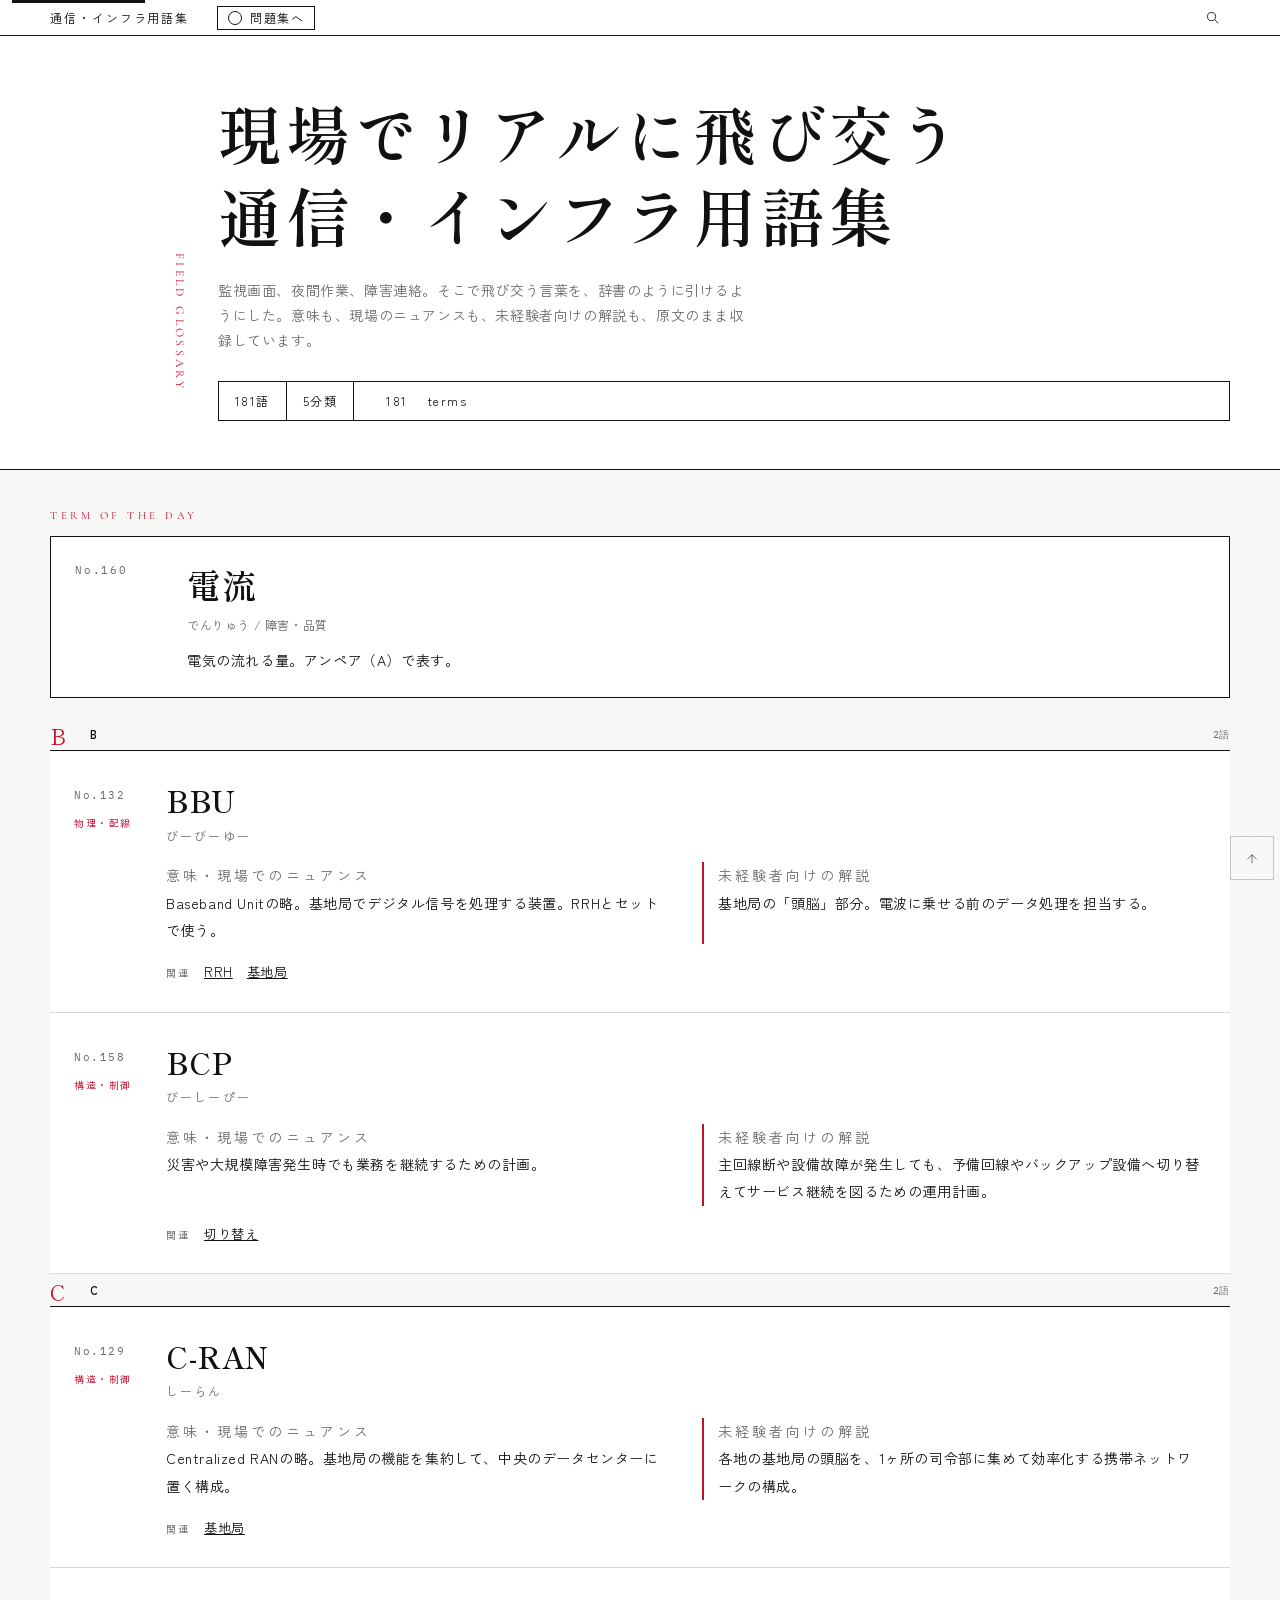
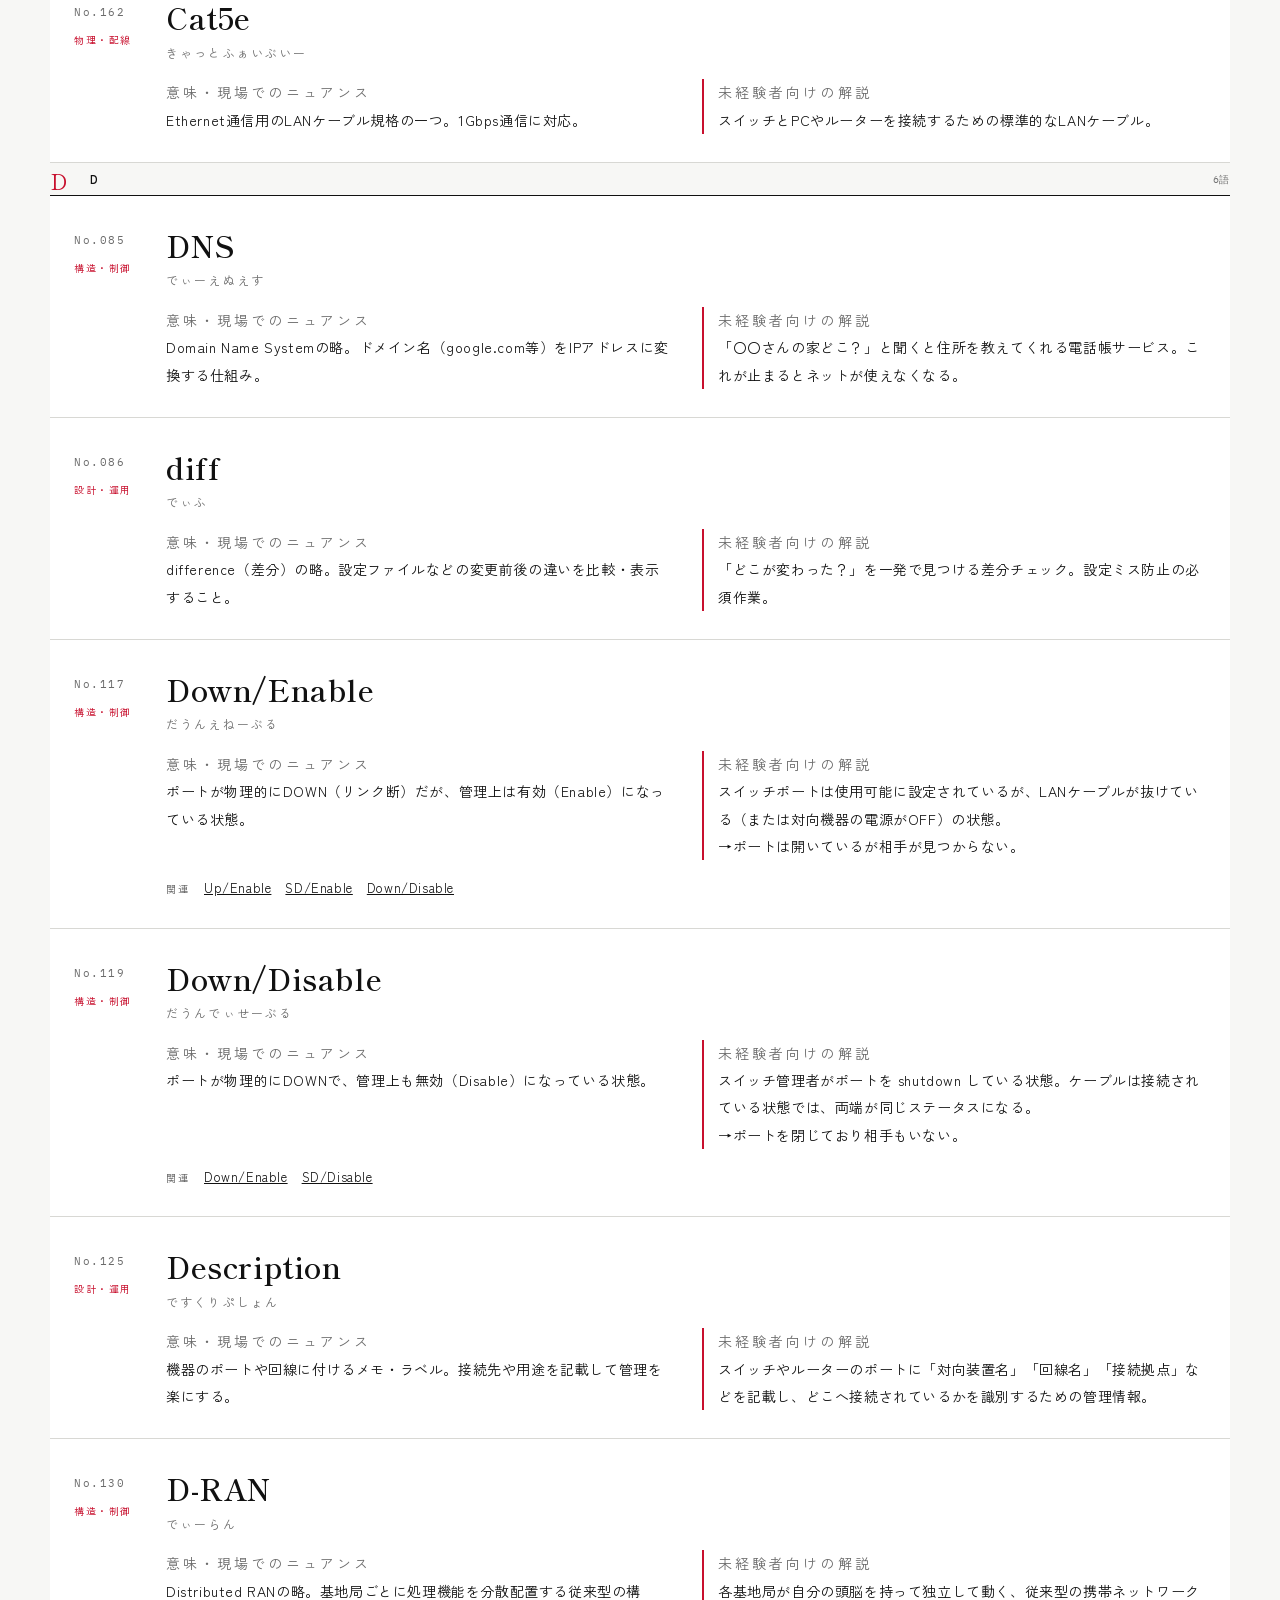
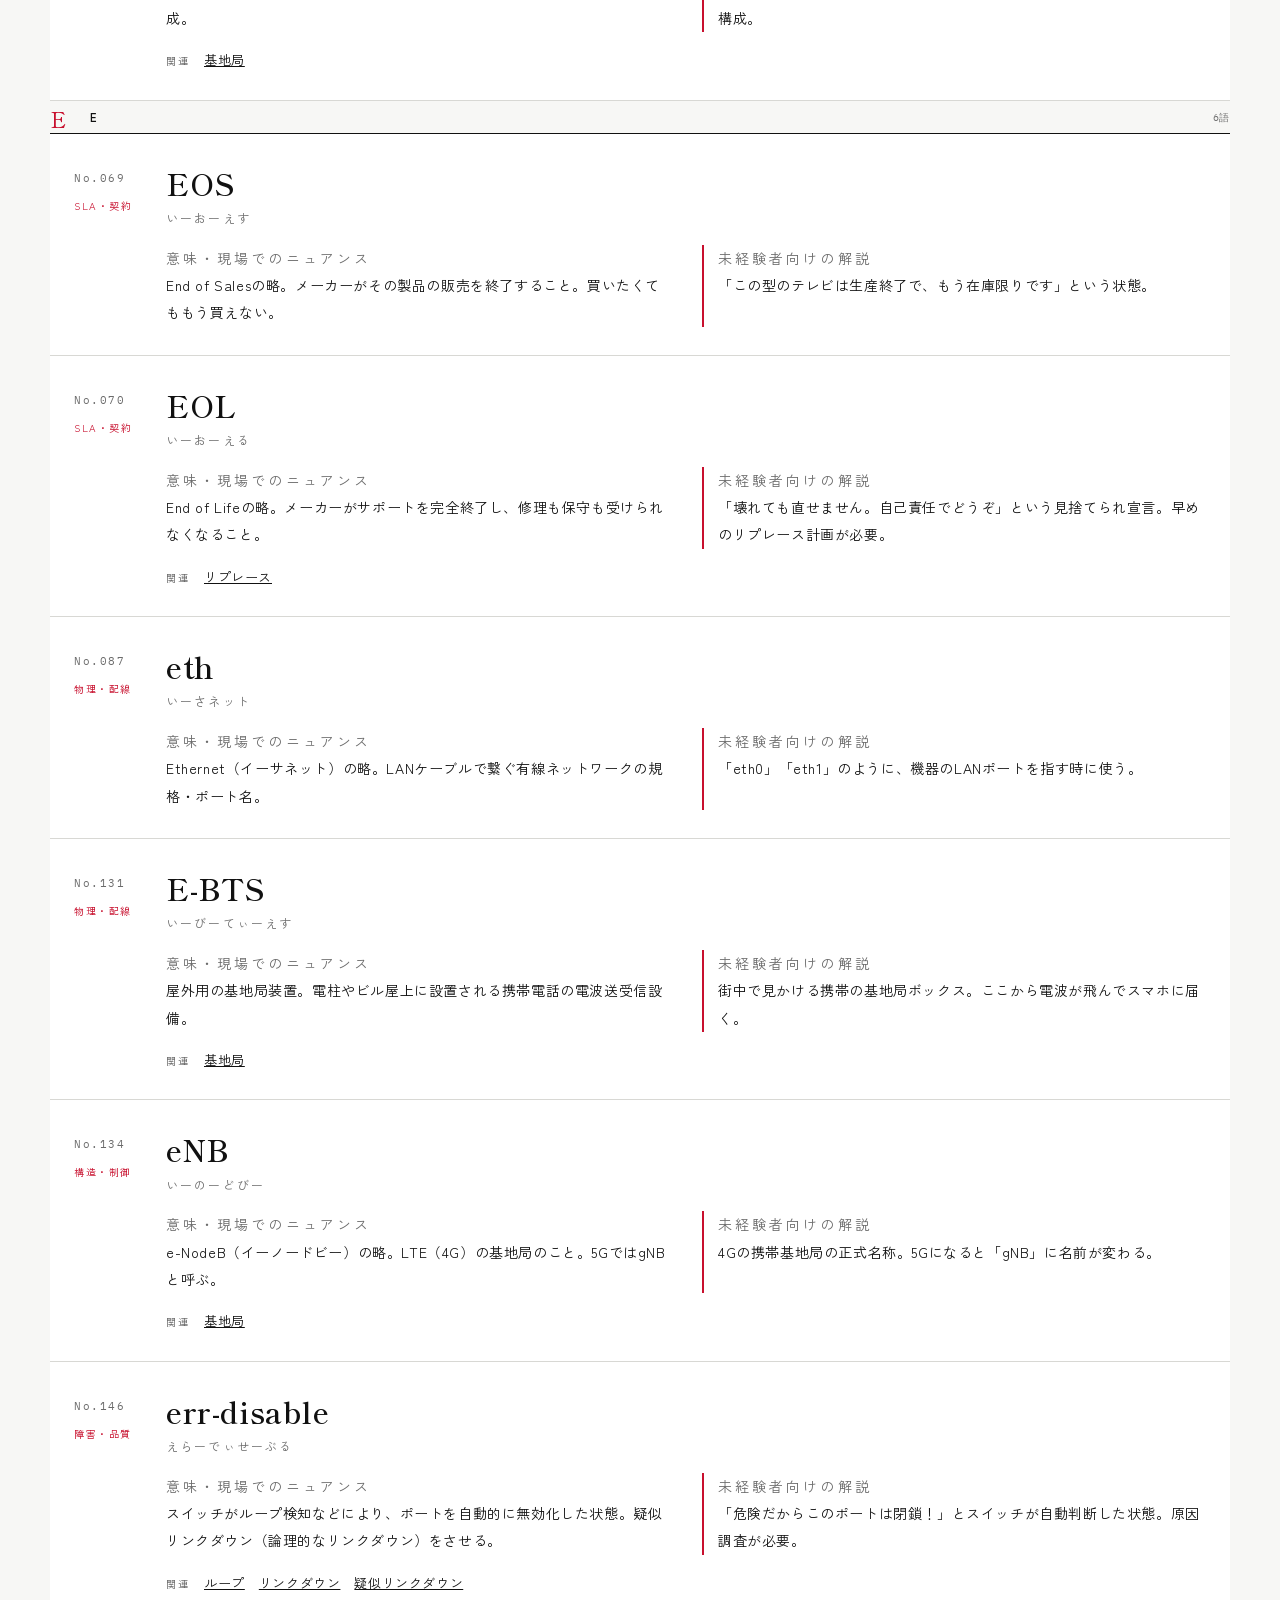
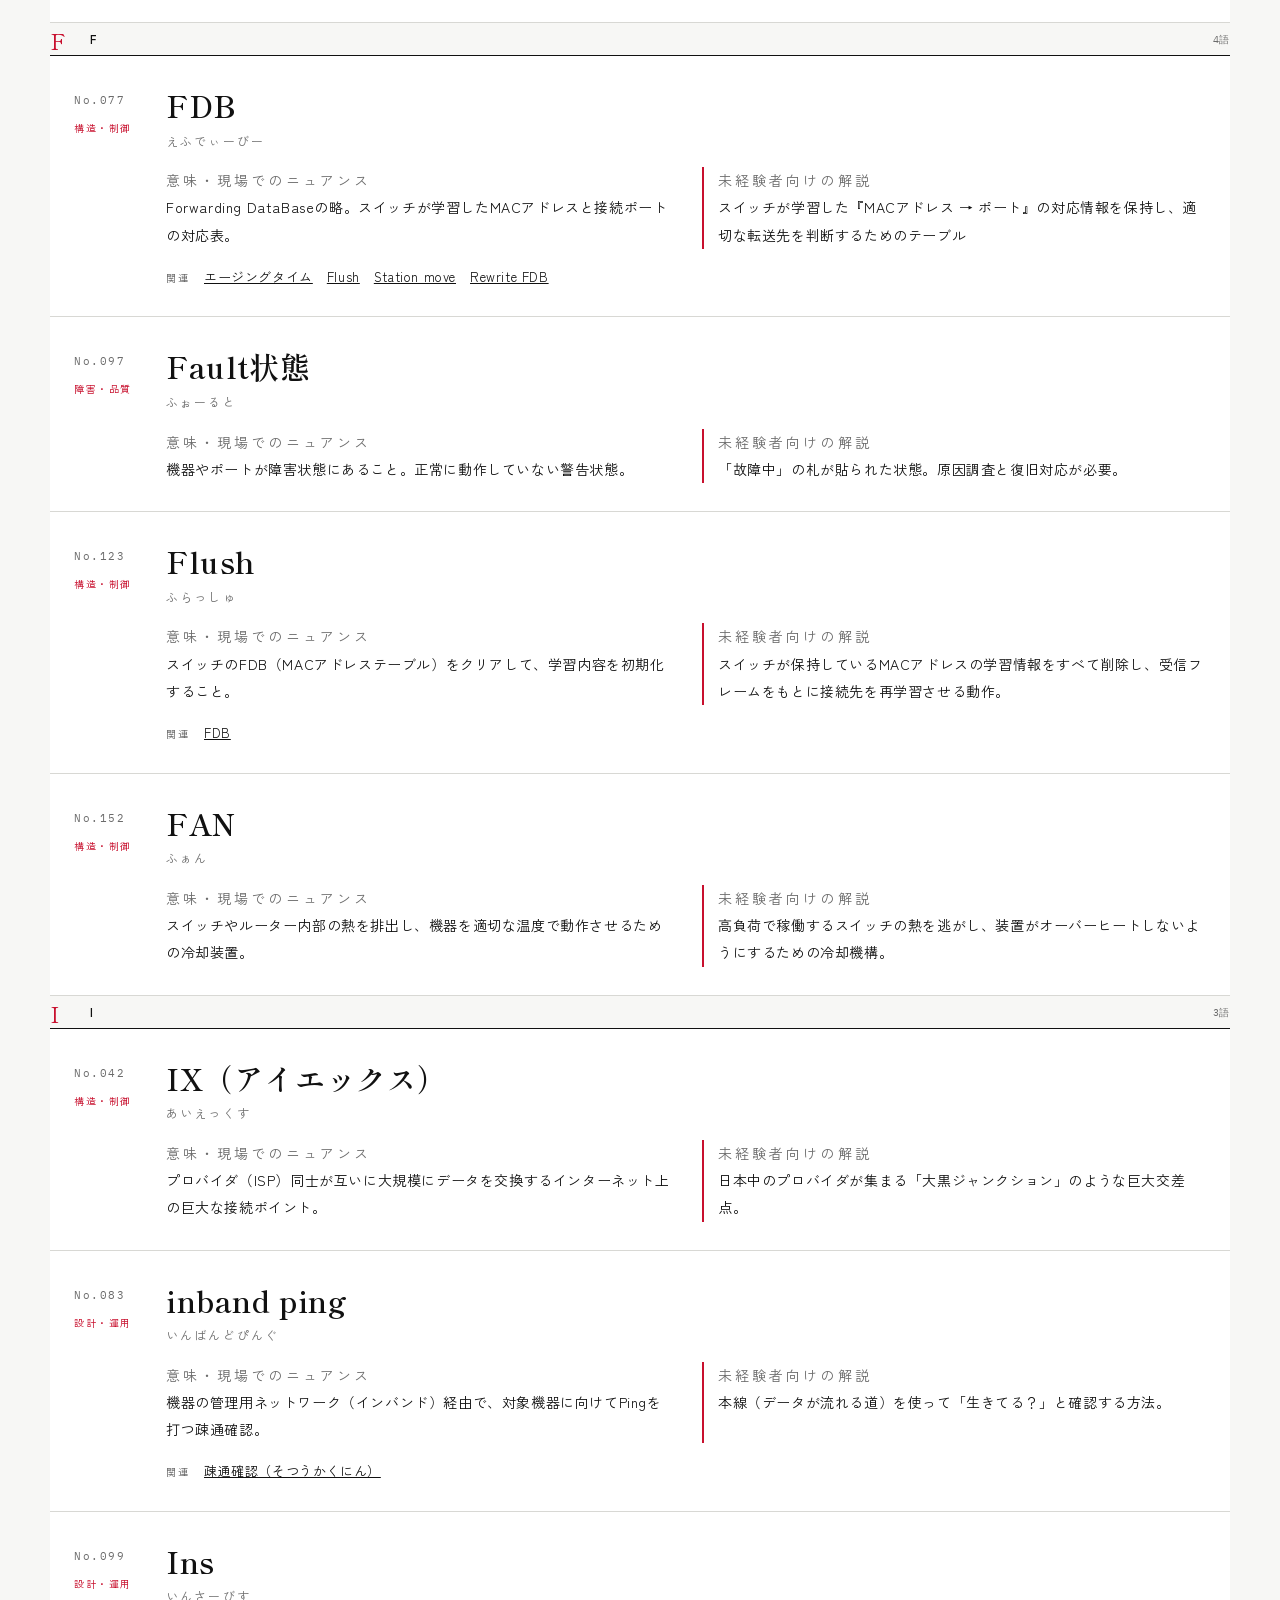
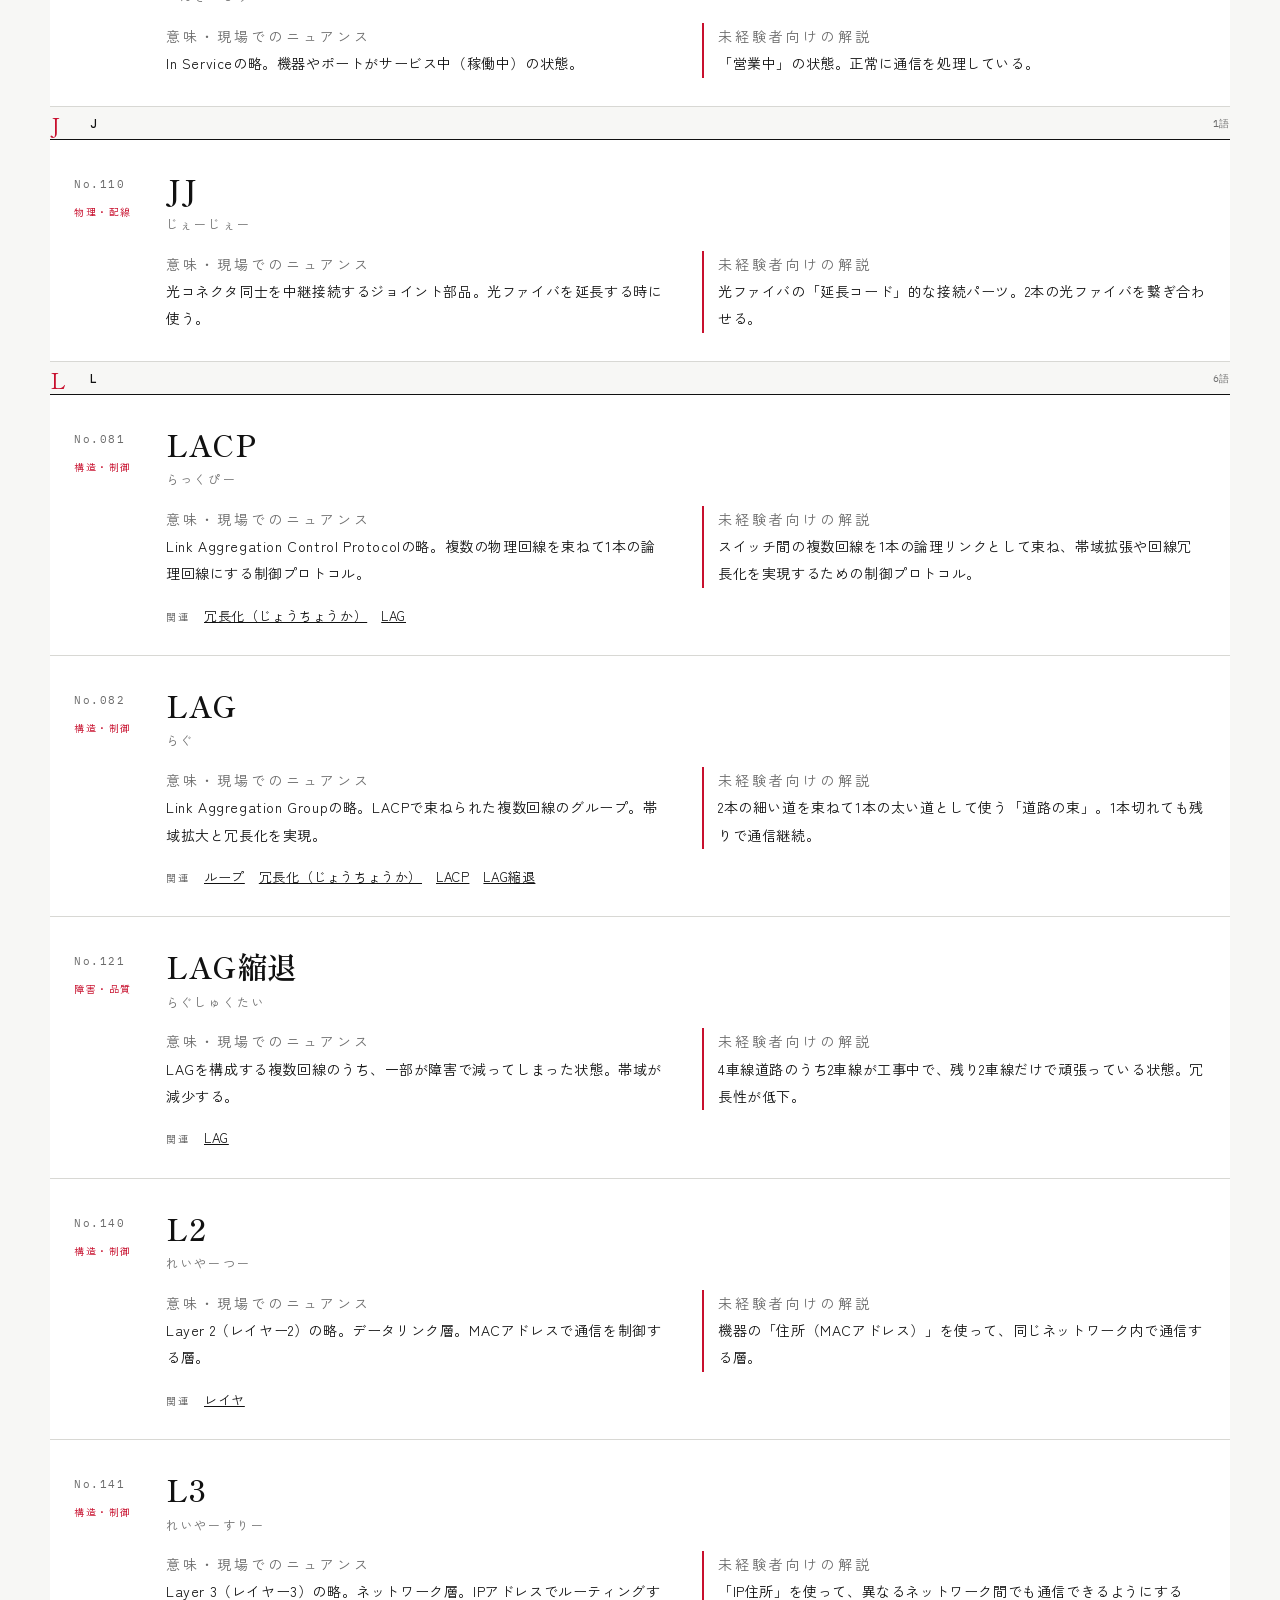
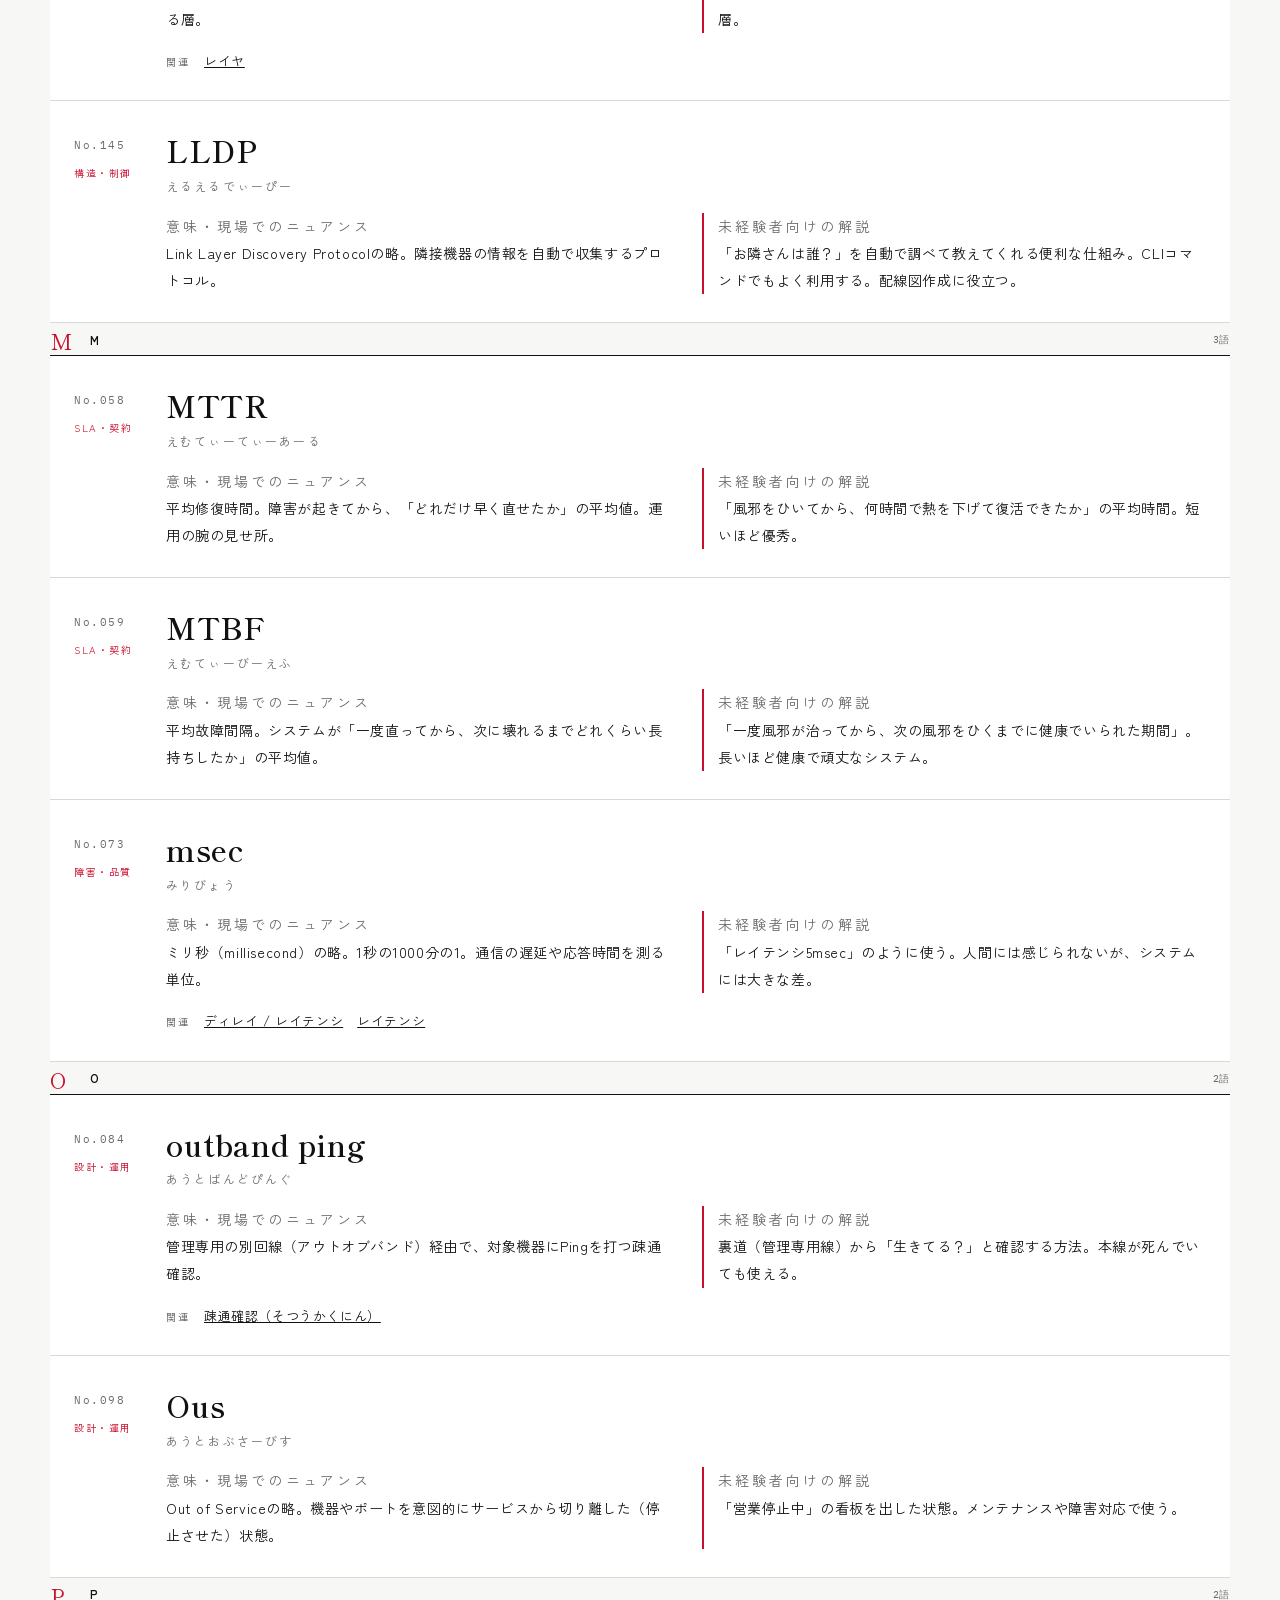
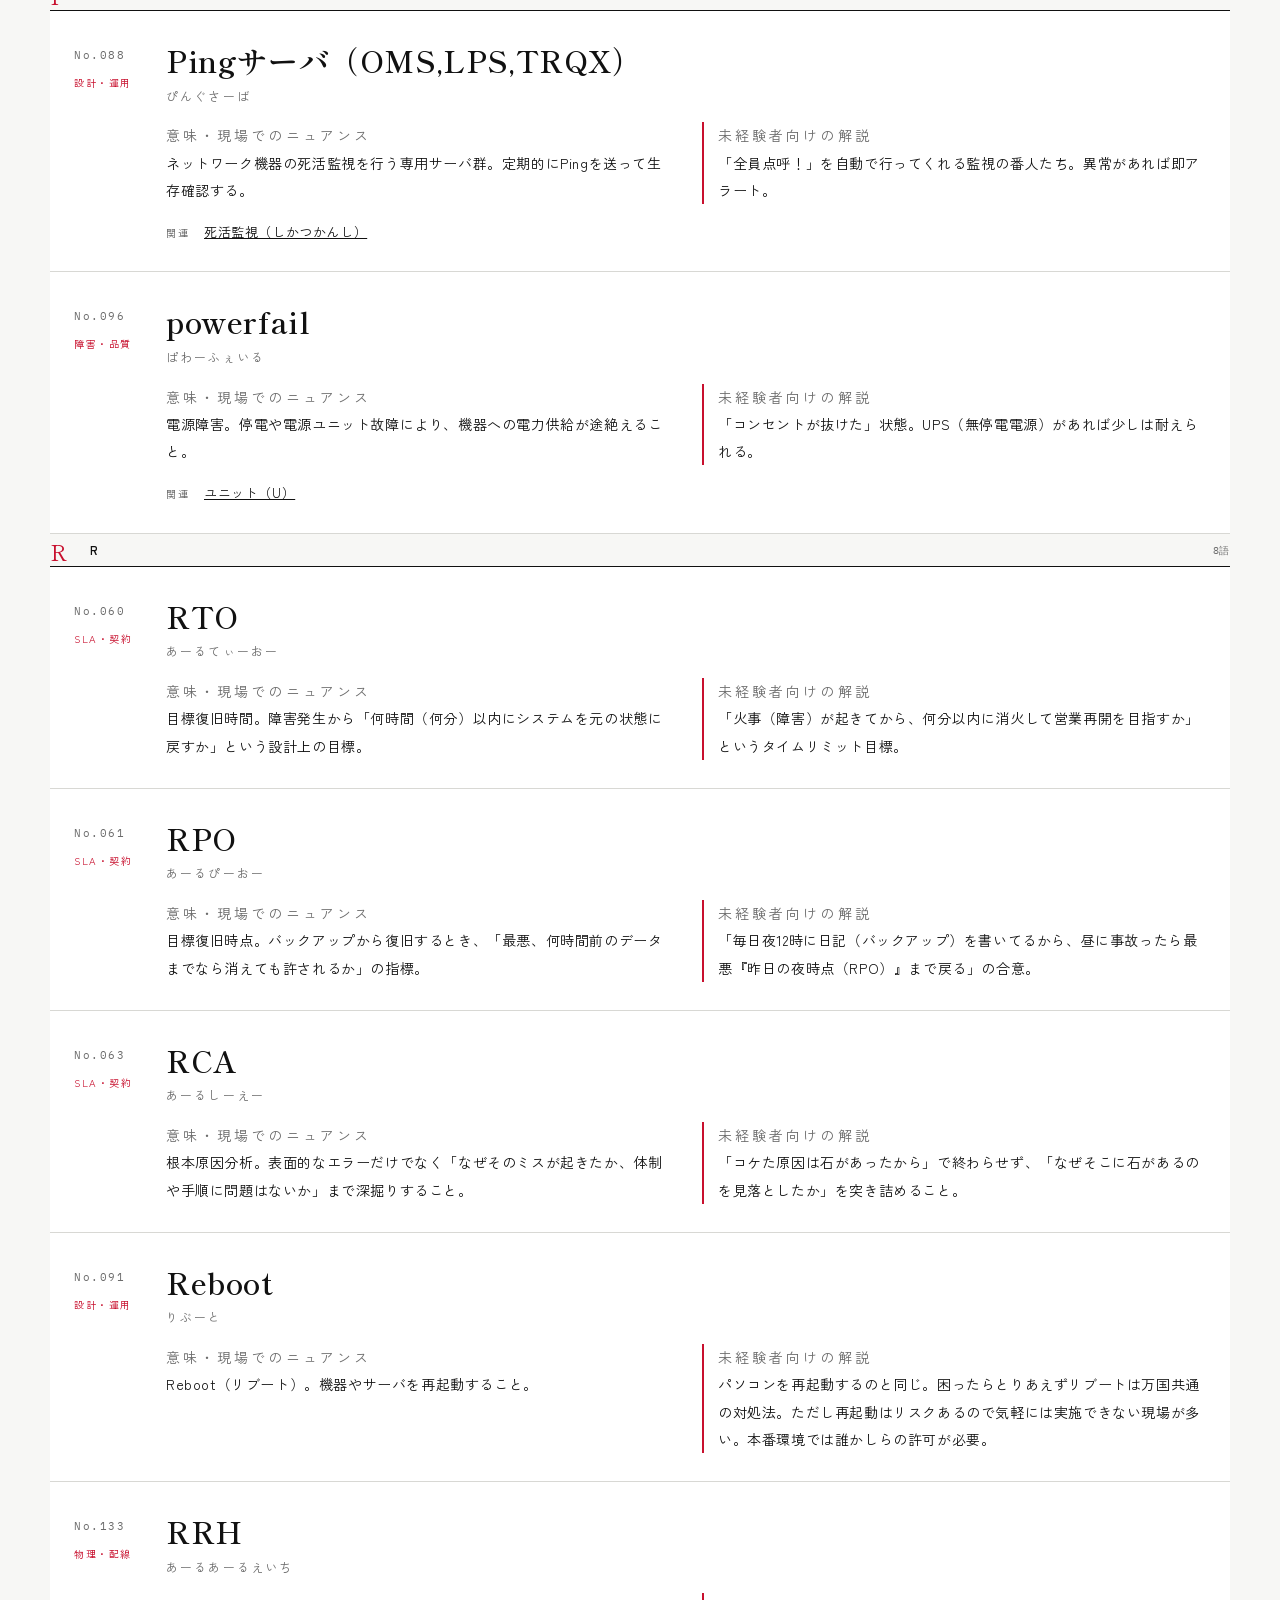
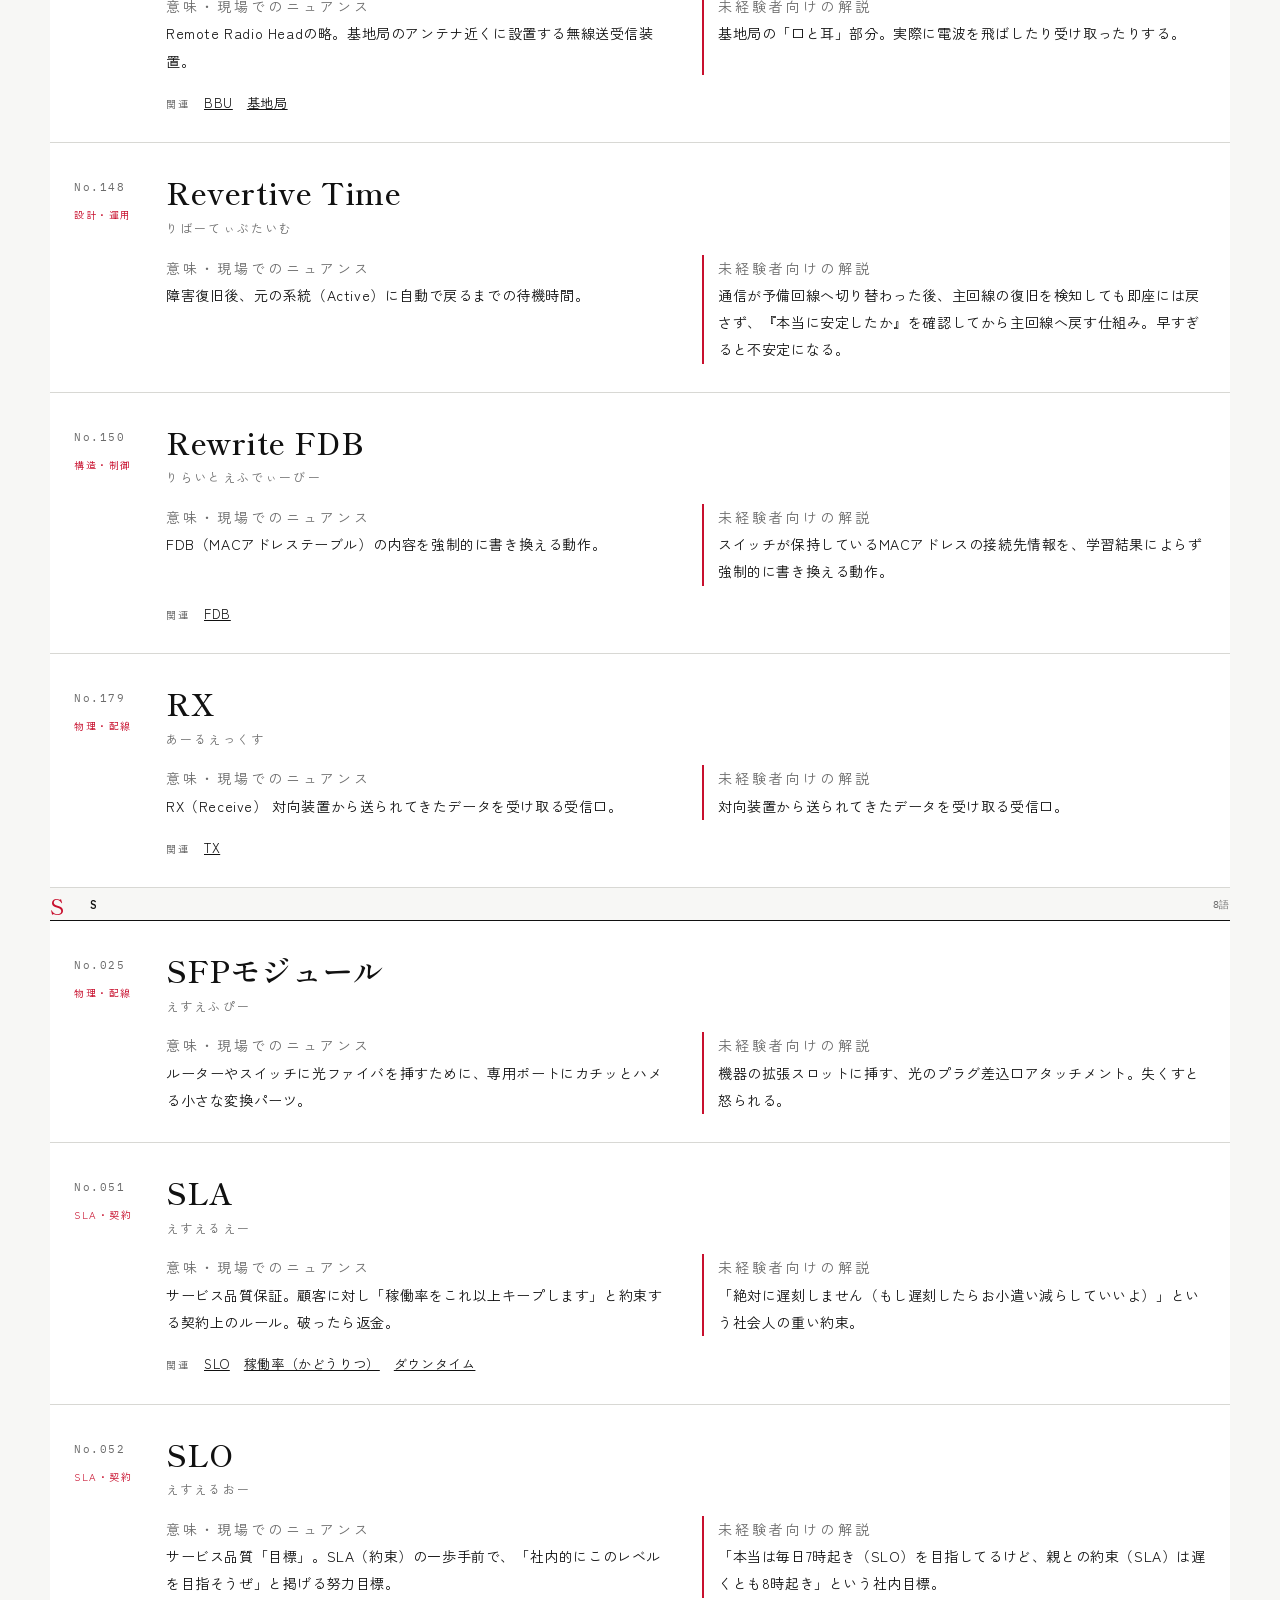
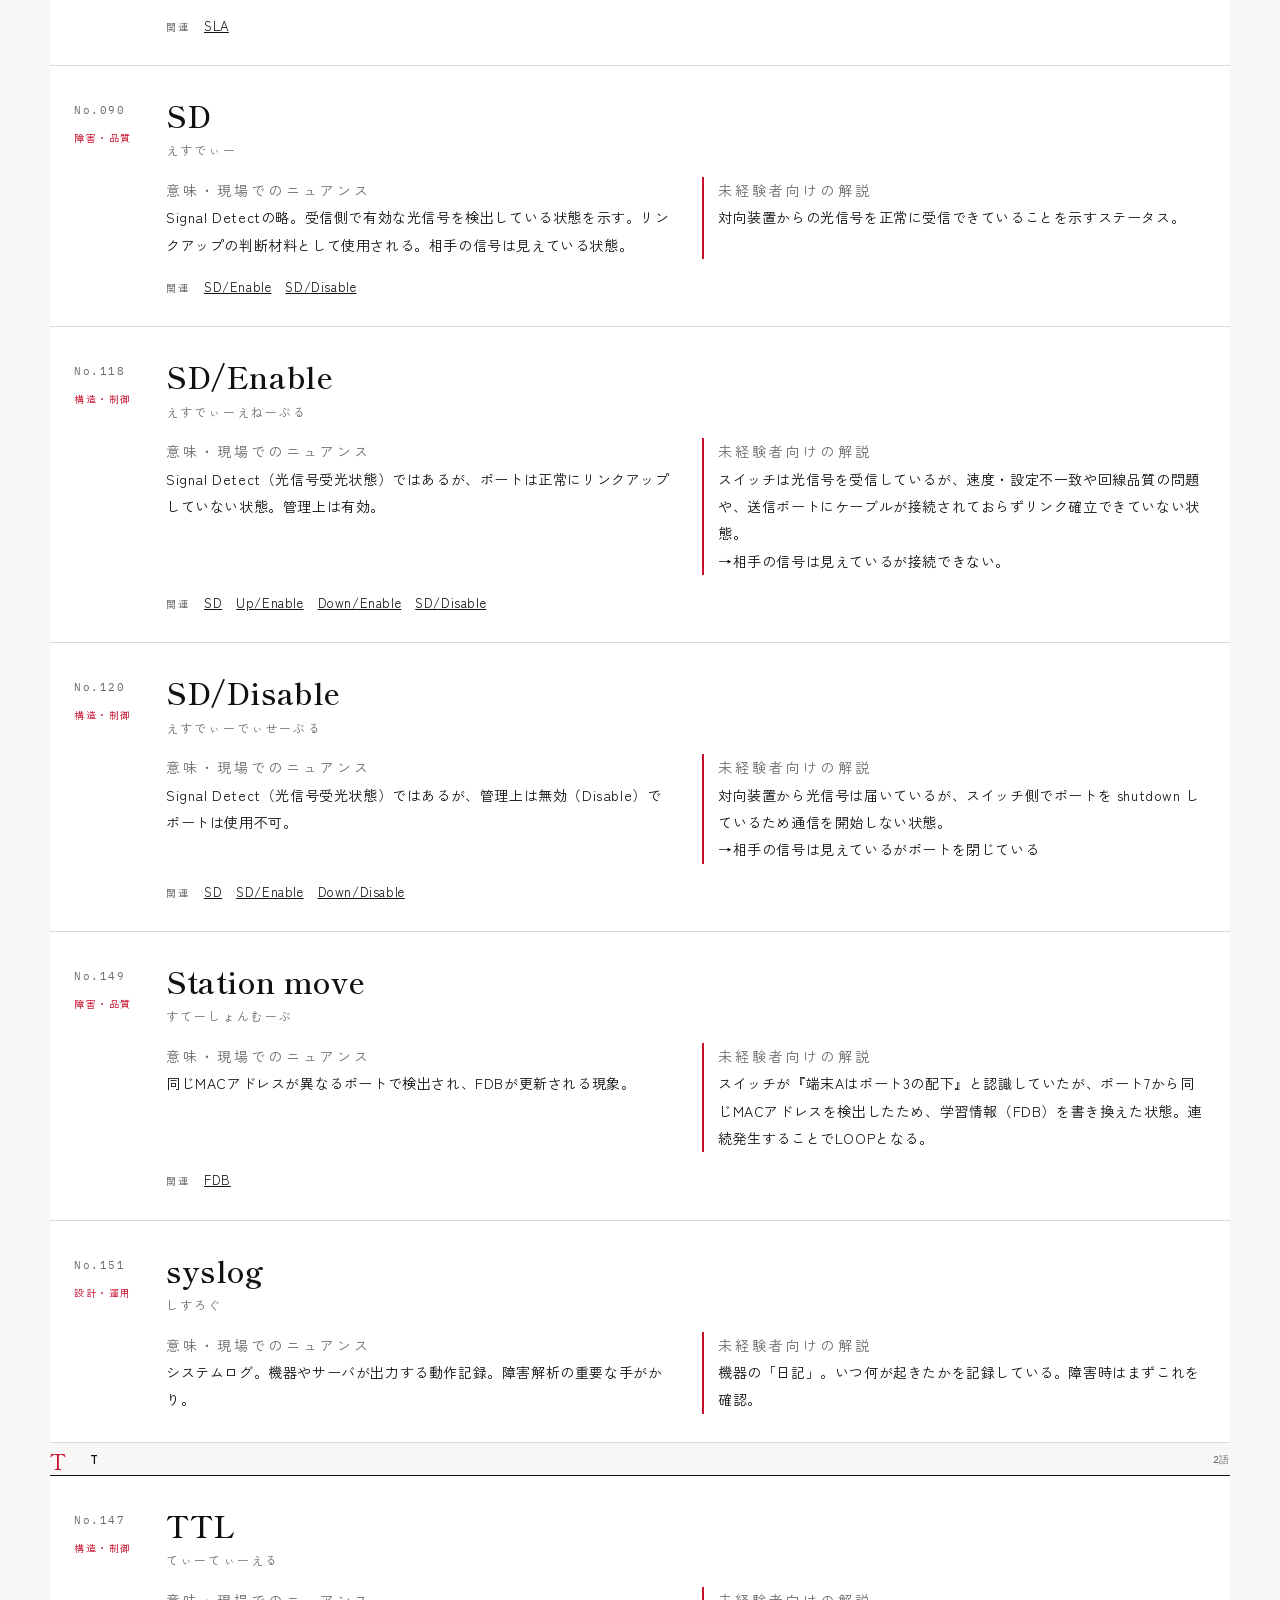
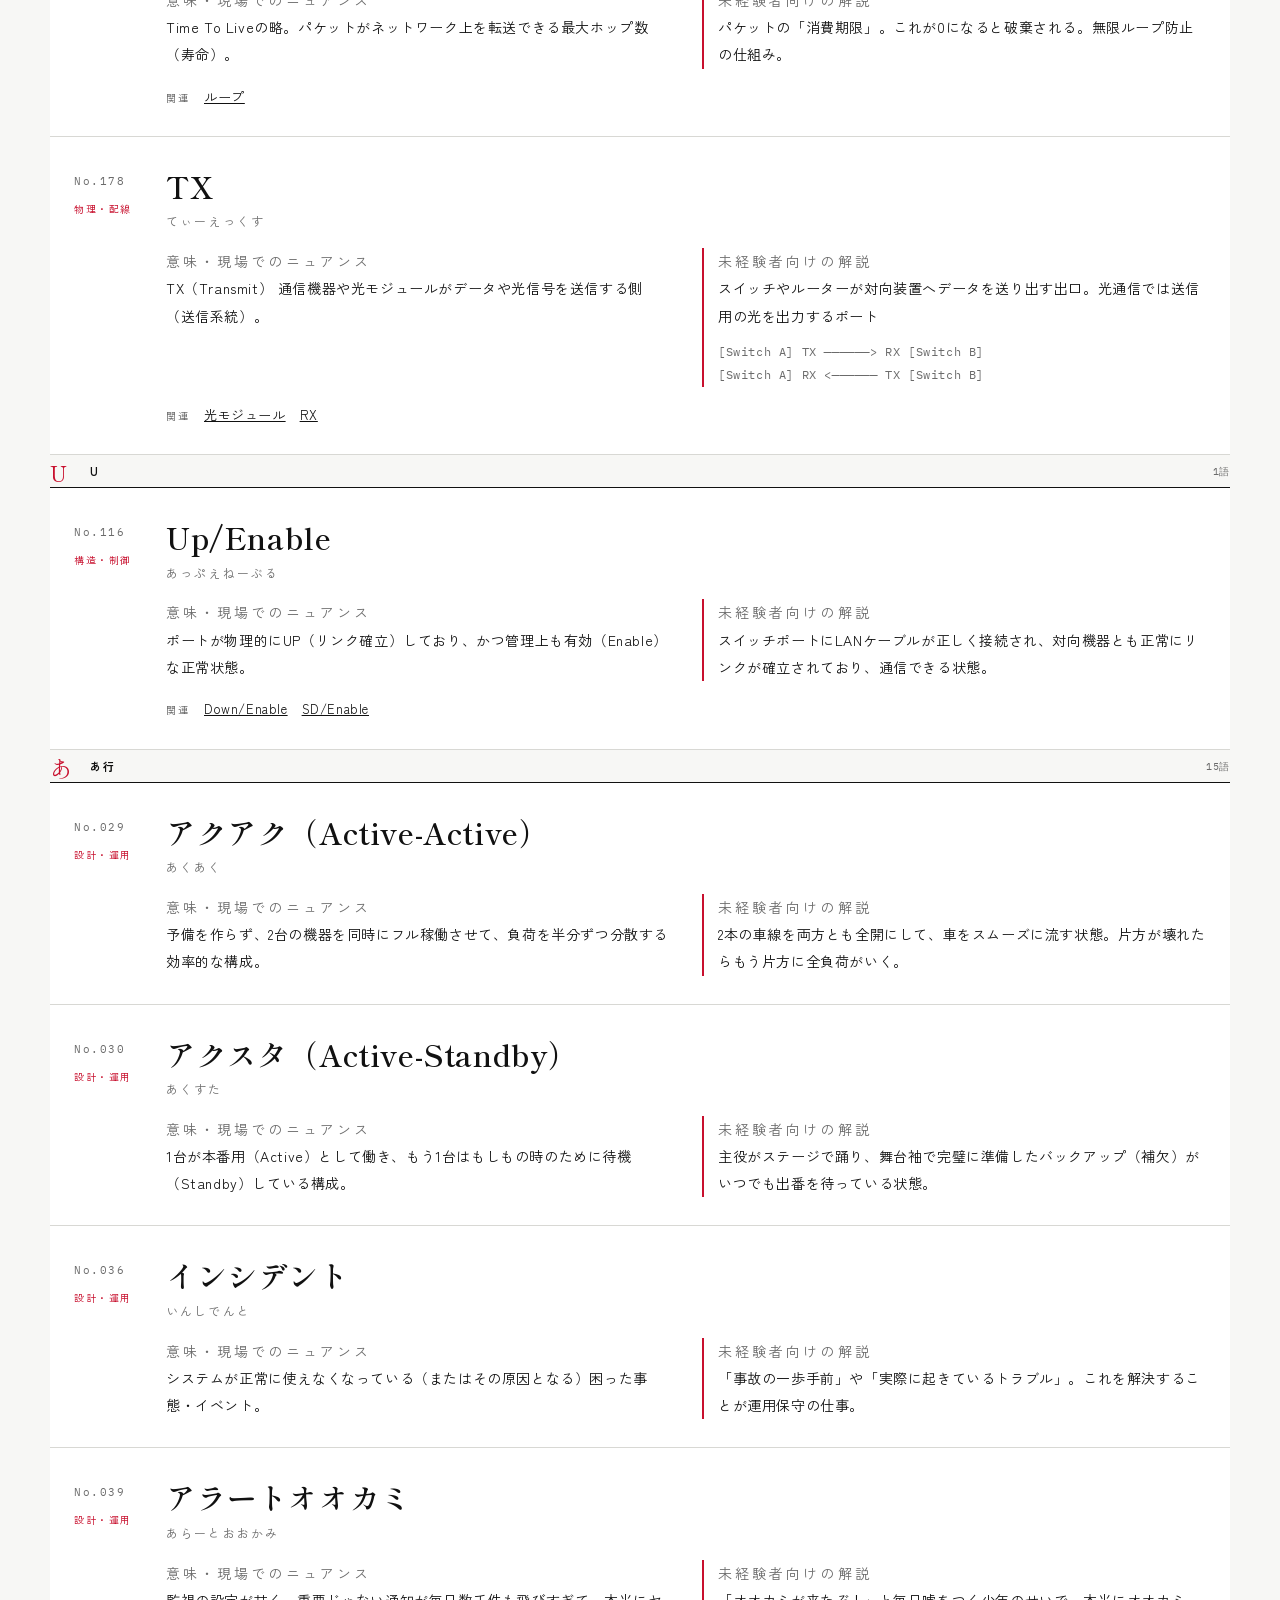
==== commit d9e3cbce: "ラジオボタン編集" ====
--- a/word.html
+++ b/word.html
@@ -17,12 +17,9 @@
   <header class="chrome" id="dock">
     <div class="wrap chrome__bar">
       <div class="chrome__lead">
-        <a class="logo" href="index.html">
-          <span class="logo__mark" aria-hidden="true"></span>
-          通信・インフラ用語集
-        </a>
-        <label class="nav-radio">
-          <input type="radio" name="page-nav" value="quiz" data-href="index.html">
+        <p class="site-title">通信・インフラ用語集</p>
+        <label class="nav-radio" id="go-quiz">
+          <input type="radio" name="page-nav" value="quiz">
           問題集へ
         </label>
       </div>
@@ -3198,10 +3195,10 @@
 window.addEventListener("scroll", activateIndex, { passive: true });
 activateIndex();
 
-document.querySelectorAll(".nav-radio input[data-href]").forEach((input) => {
-  input.addEventListener("change", () => {
-    if (input.checked && input.dataset.href) location.href = input.dataset.href;
-  });
+document.getElementById("go-quiz")?.addEventListener("click", (event) => {
+  event.preventDefault();
+  event.stopPropagation();
+  location.href = "quiz.html";
 });
 
 document.querySelector("#to-top").addEventListener("click", (event) => {
--- a/css/style.css
+++ b/css/style.css
@@ -96,26 +96,18 @@
   align-items: center;
   gap: 28px;
   min-width: 0;
-}
-
-.logo {
-  display: flex;
-  align-items: center;
-  gap: 8px;
-  text-decoration: none;
+  flex: 1;
+}
+
+.site-title {
+  margin: 0;
   font-size: 12px;
   letter-spacing: 0.16em;
   white-space: nowrap;
-}
-
-.logo__mark {
-  width: 10px;
-  height: 10px;
   flex: none;
-  border: 1px solid var(--red);
-  background:
-    linear-gradient(var(--red), var(--red)) center / 100% 1px no-repeat,
-    linear-gradient(var(--red), var(--red)) center / 1px 100% no-repeat;
+  font-weight: 400;
+  cursor: default;
+  pointer-events: none;
 }
 
 .nav-radio {
@@ -126,7 +118,22 @@
   padding: 0 10px;
   border: 1px solid var(--ink);
   background: var(--paper);
+  font-size: 12px;
+  letter-spacing: 0.12em;
   cursor: pointer;
+  white-space: nowrap;
+  color: var(--ink);
+  flex: none;
+  position: relative;
+  z-index: 1;
+}
+
+.nav-radio:hover {
+  background: var(--bg);
+}
+
+.nav-radio:has(input:checked) {
+  border-color: var(--red);
 }
 
 .nav-radio input {
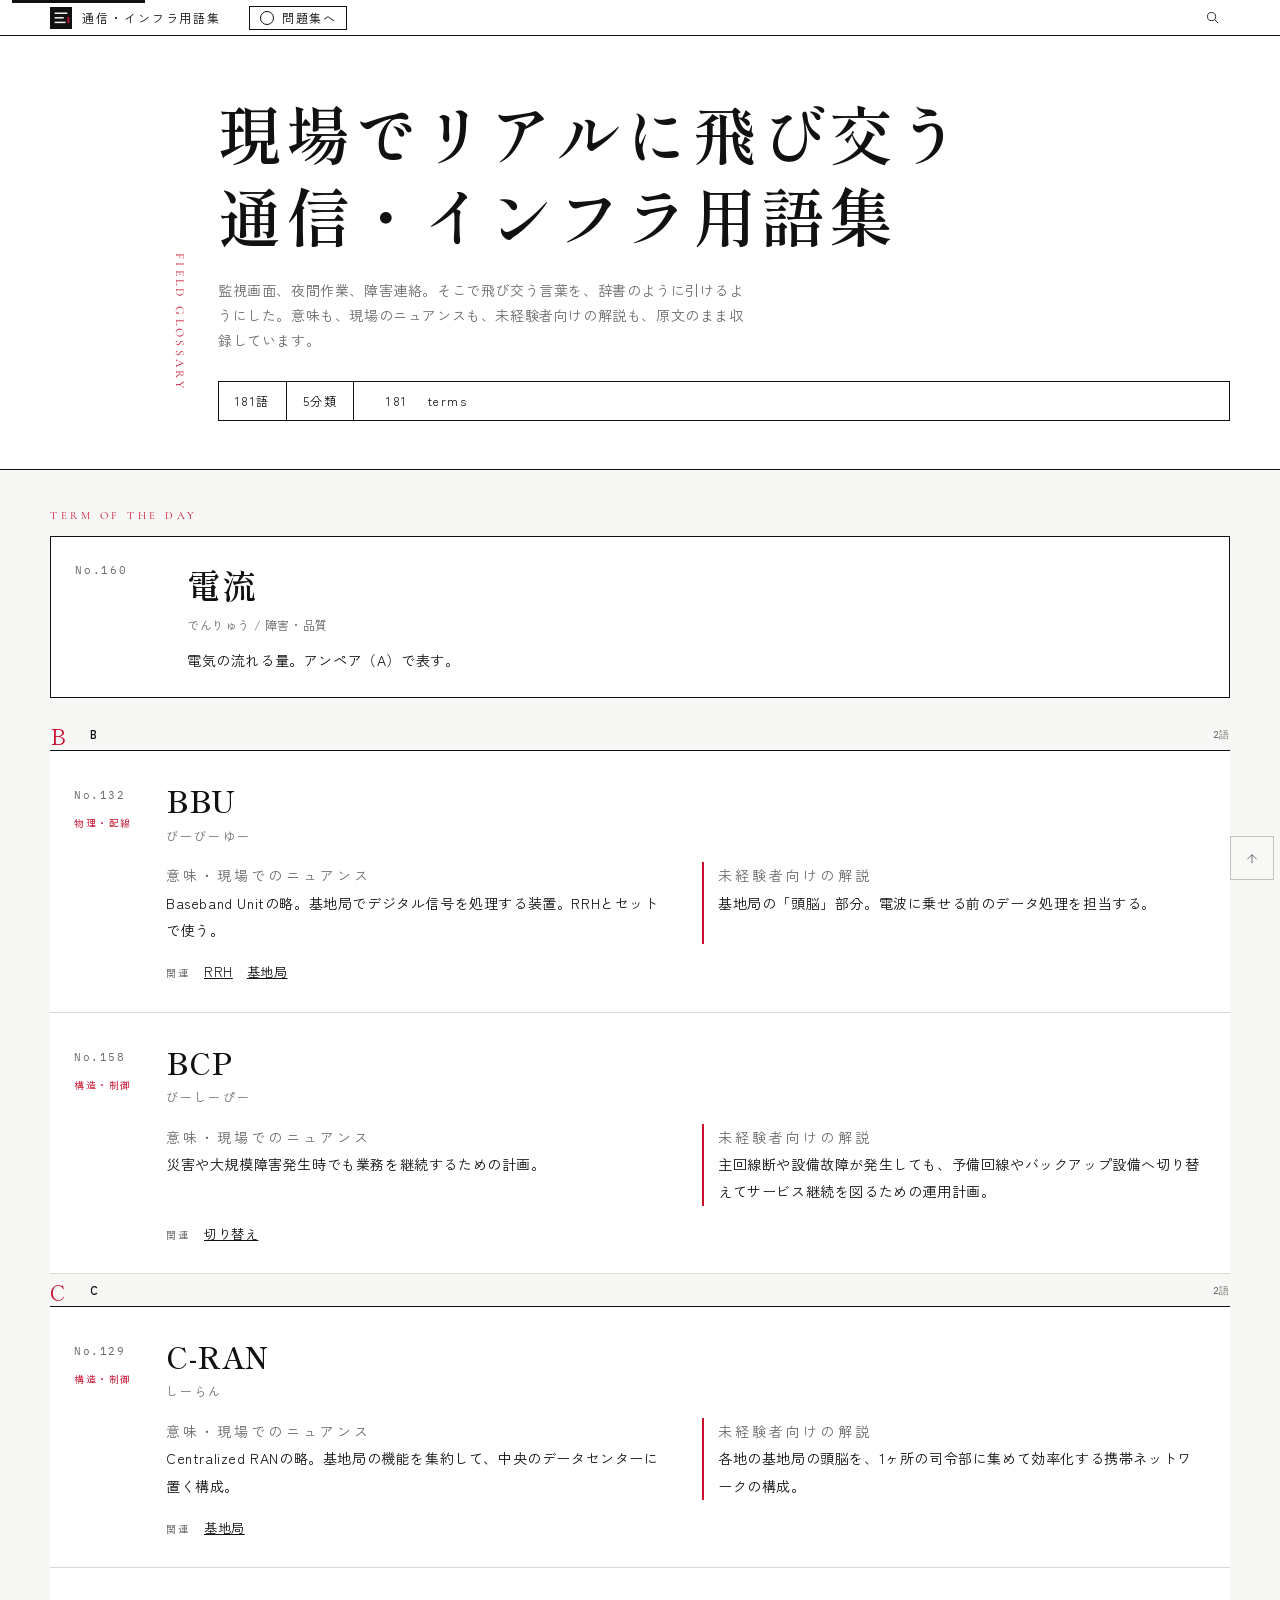
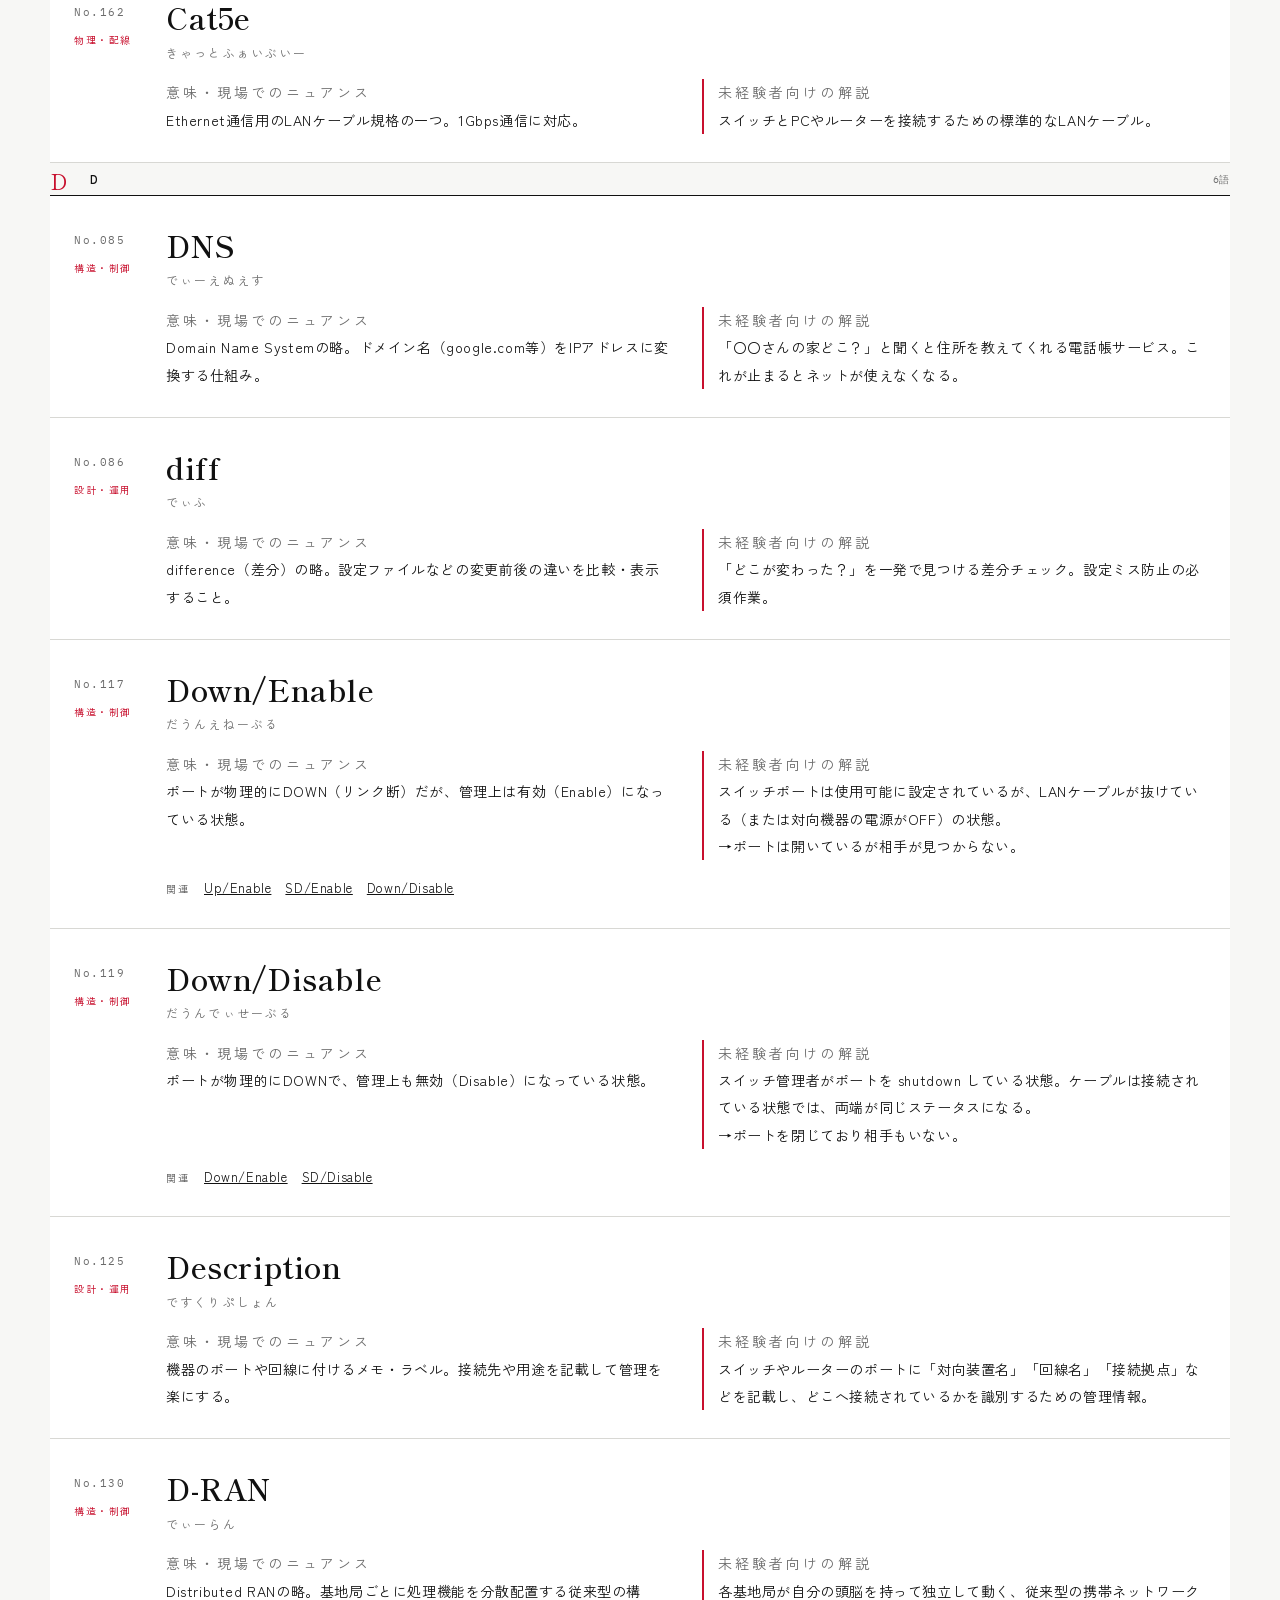
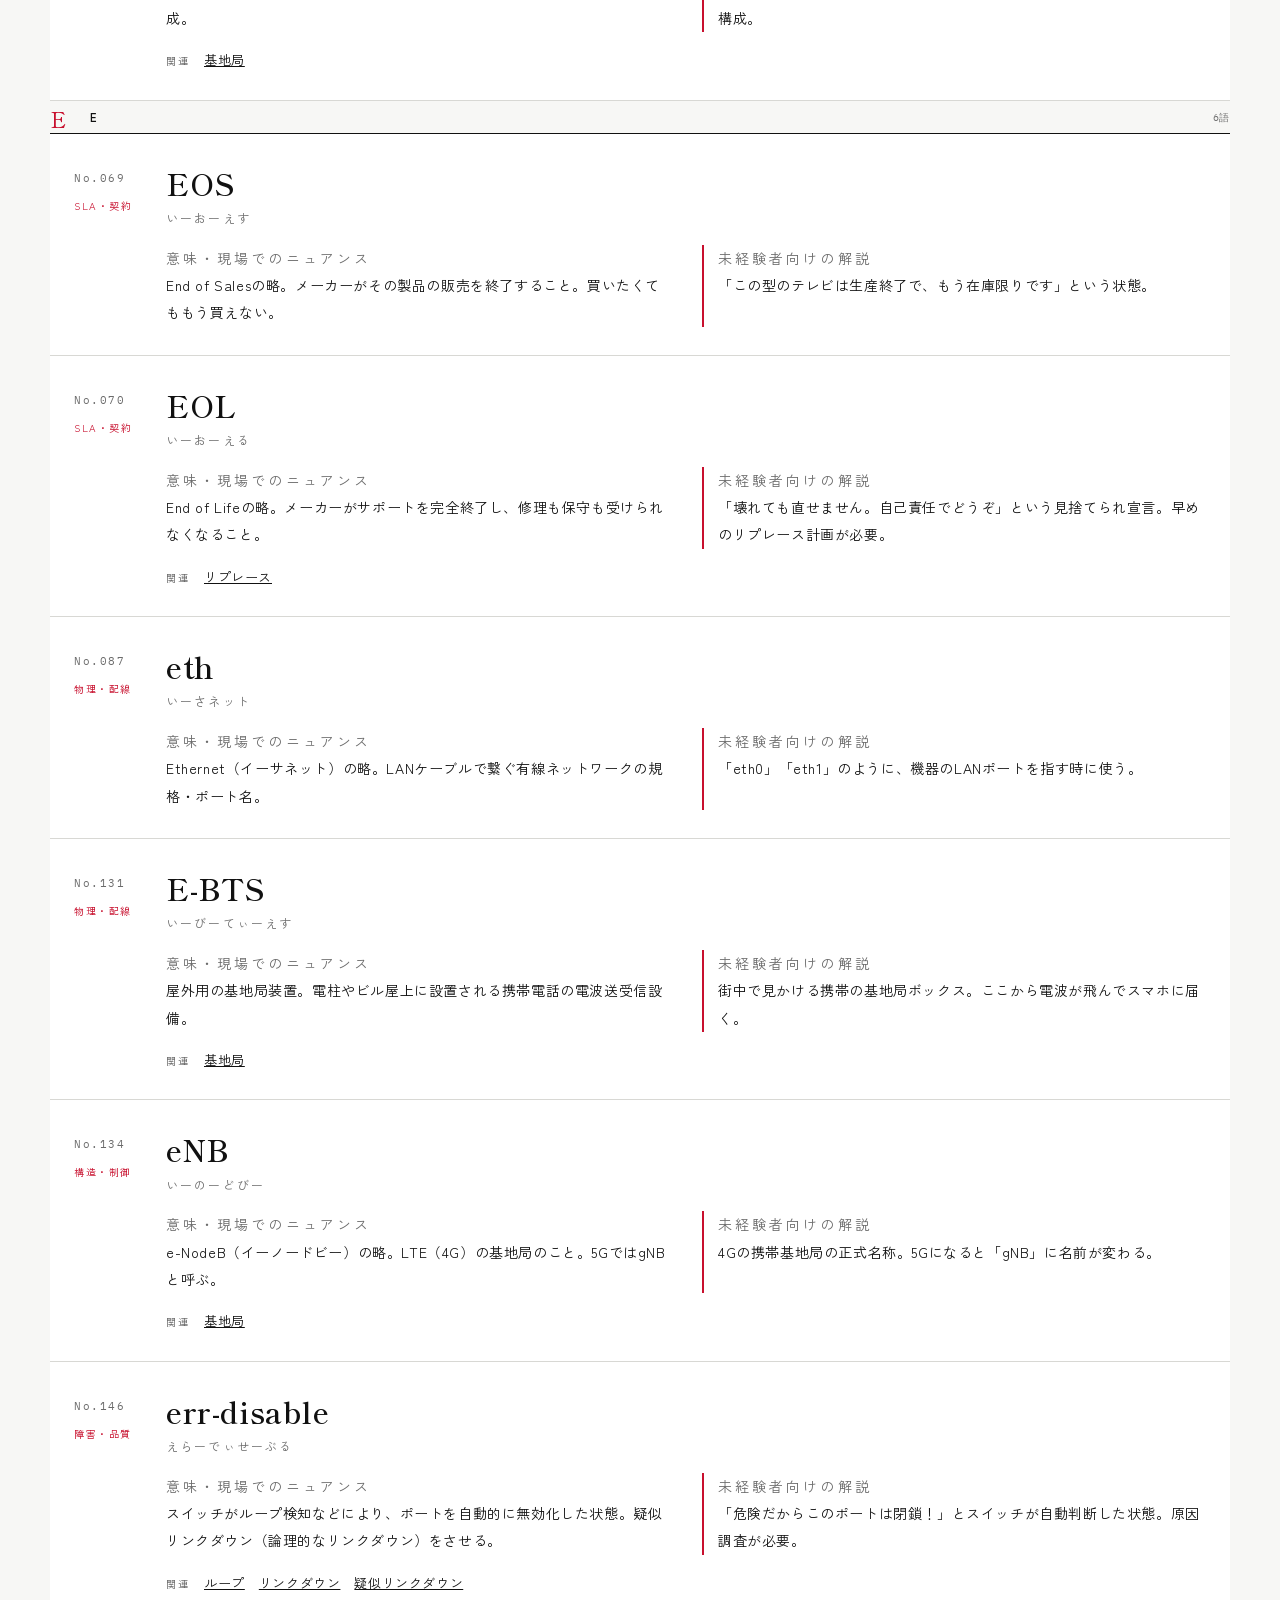
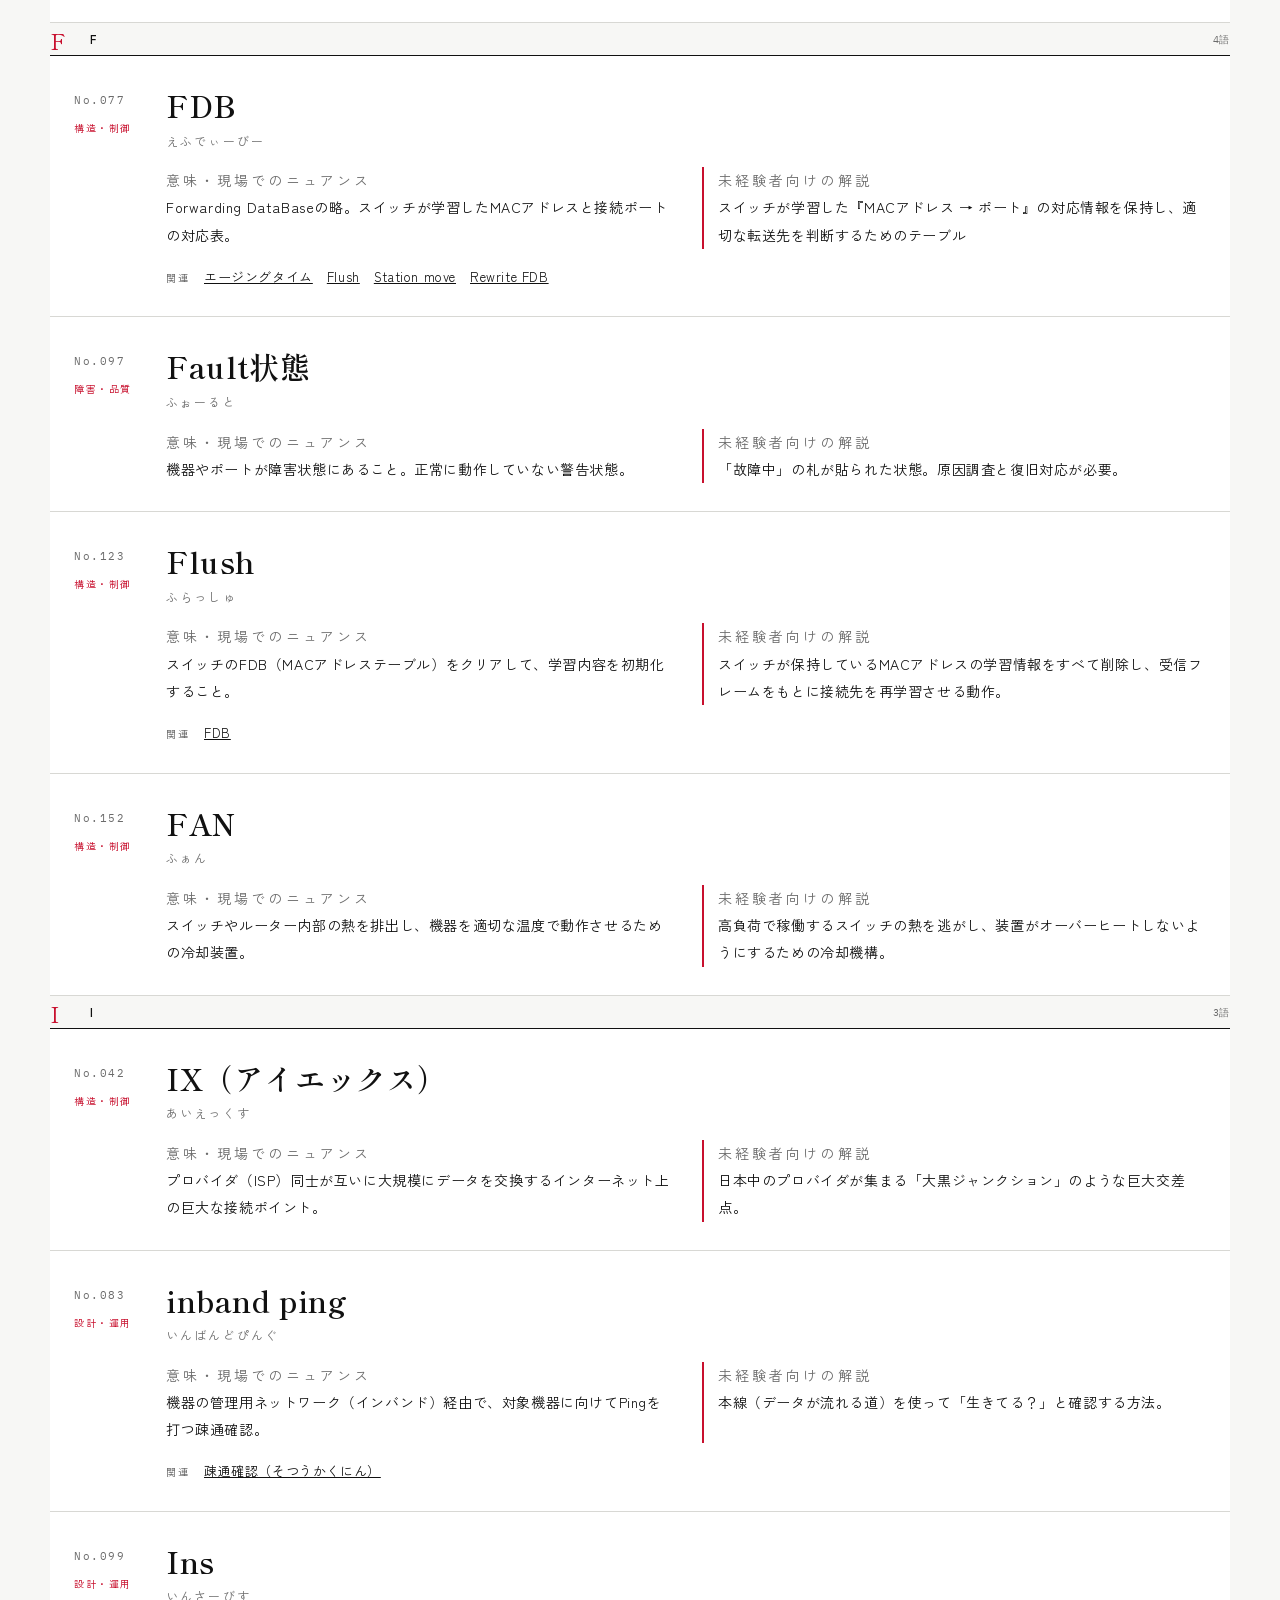
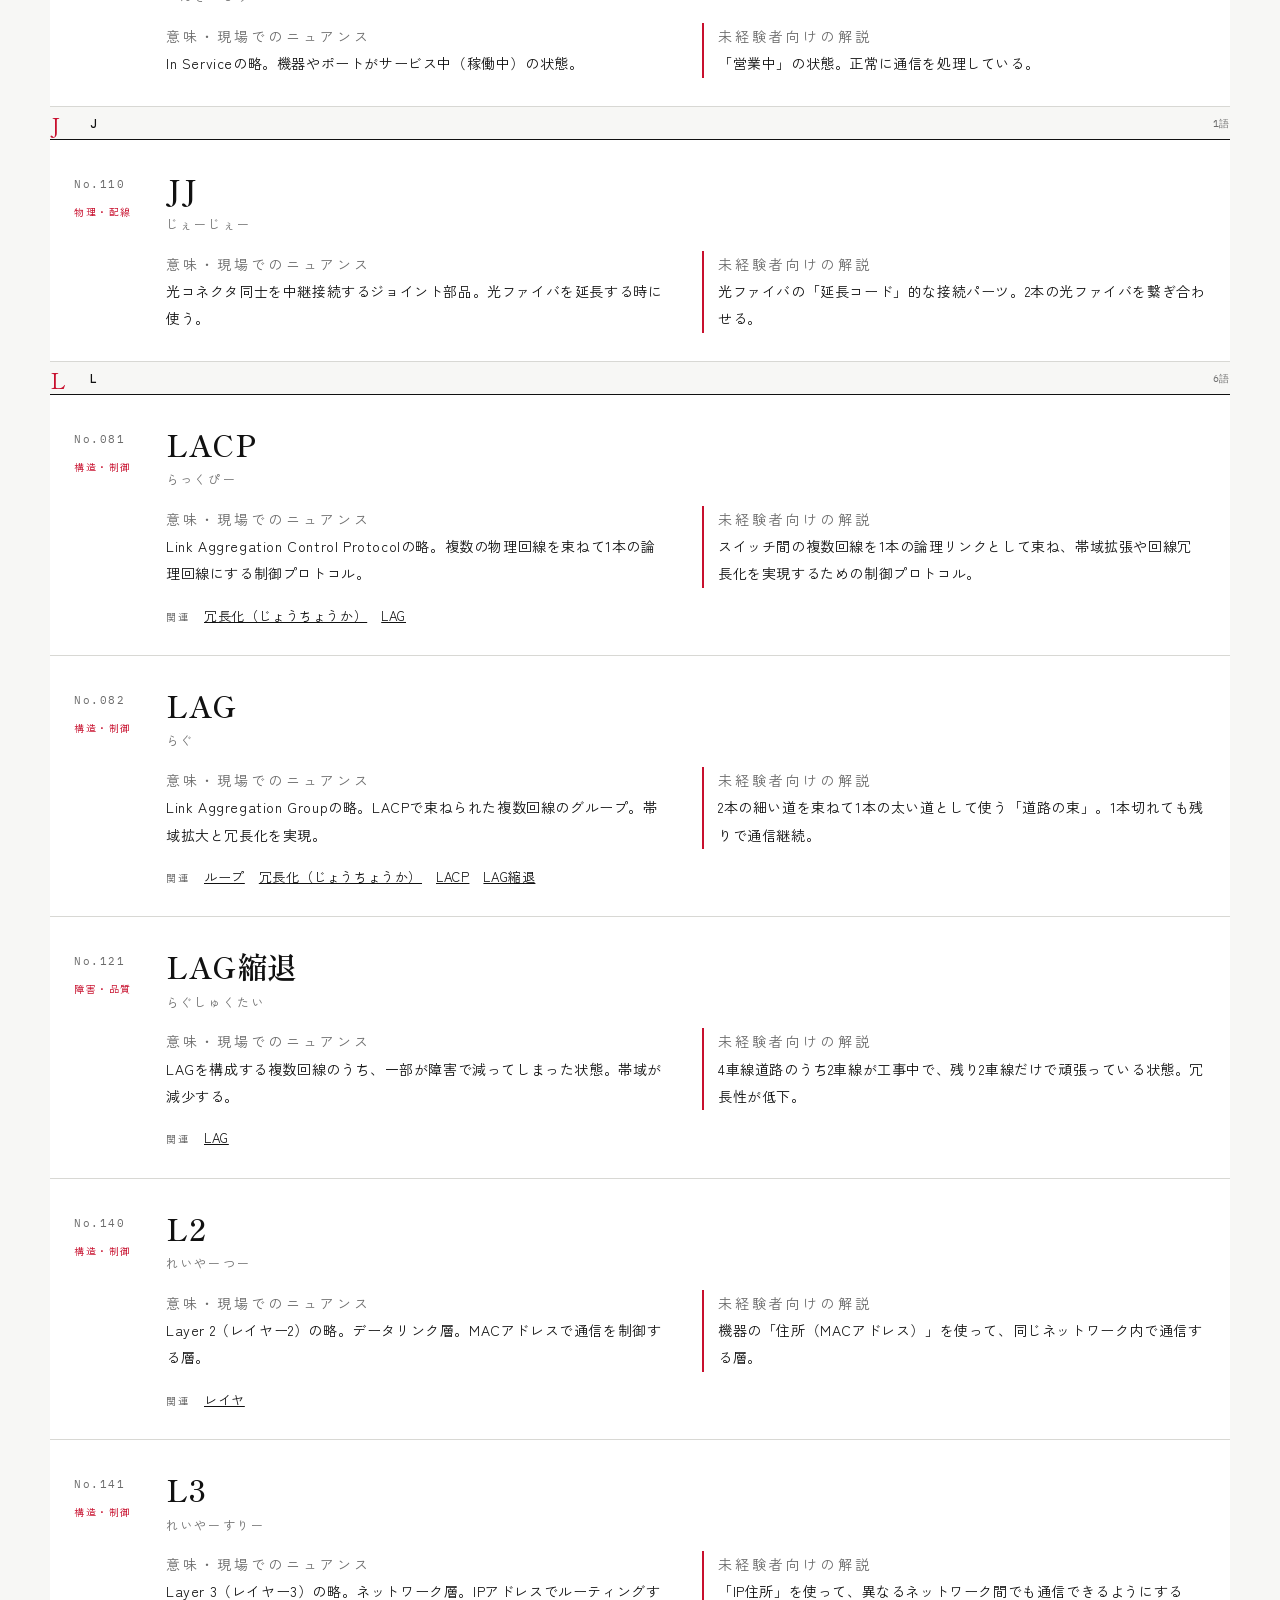
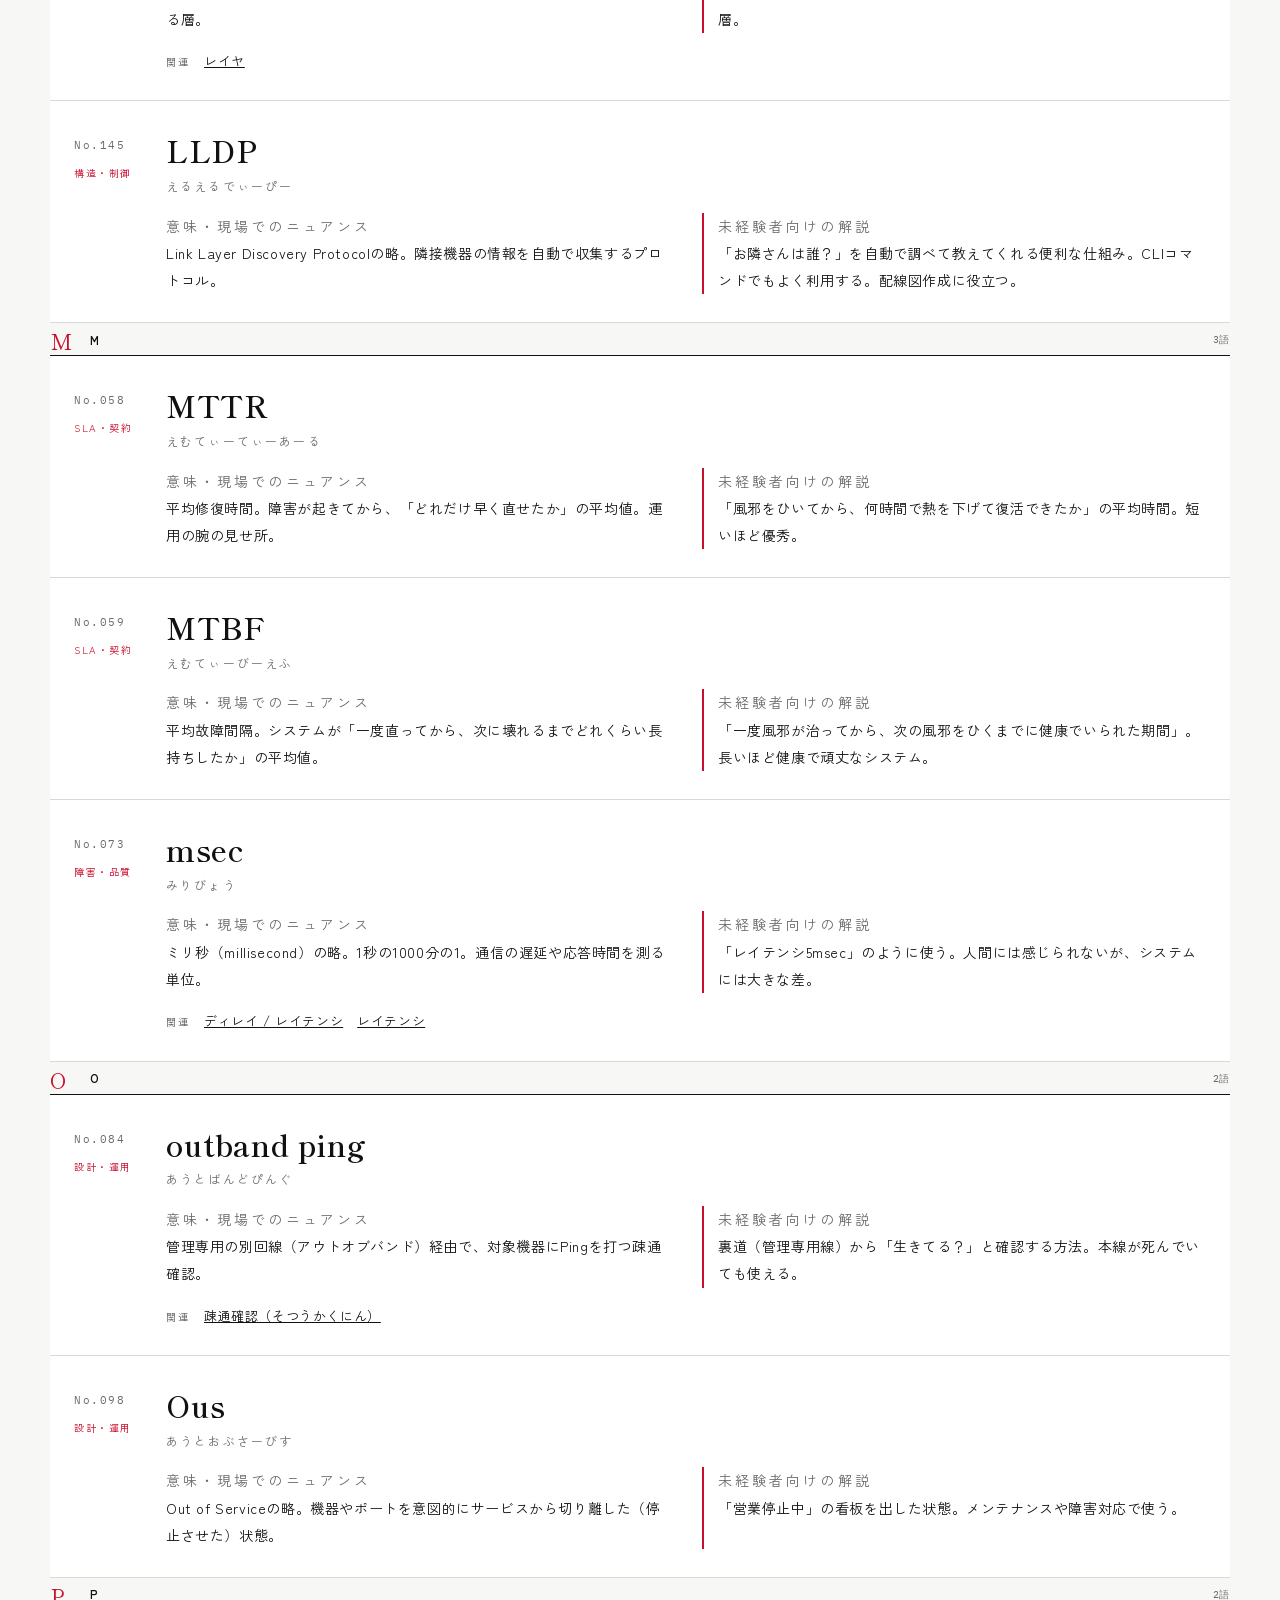
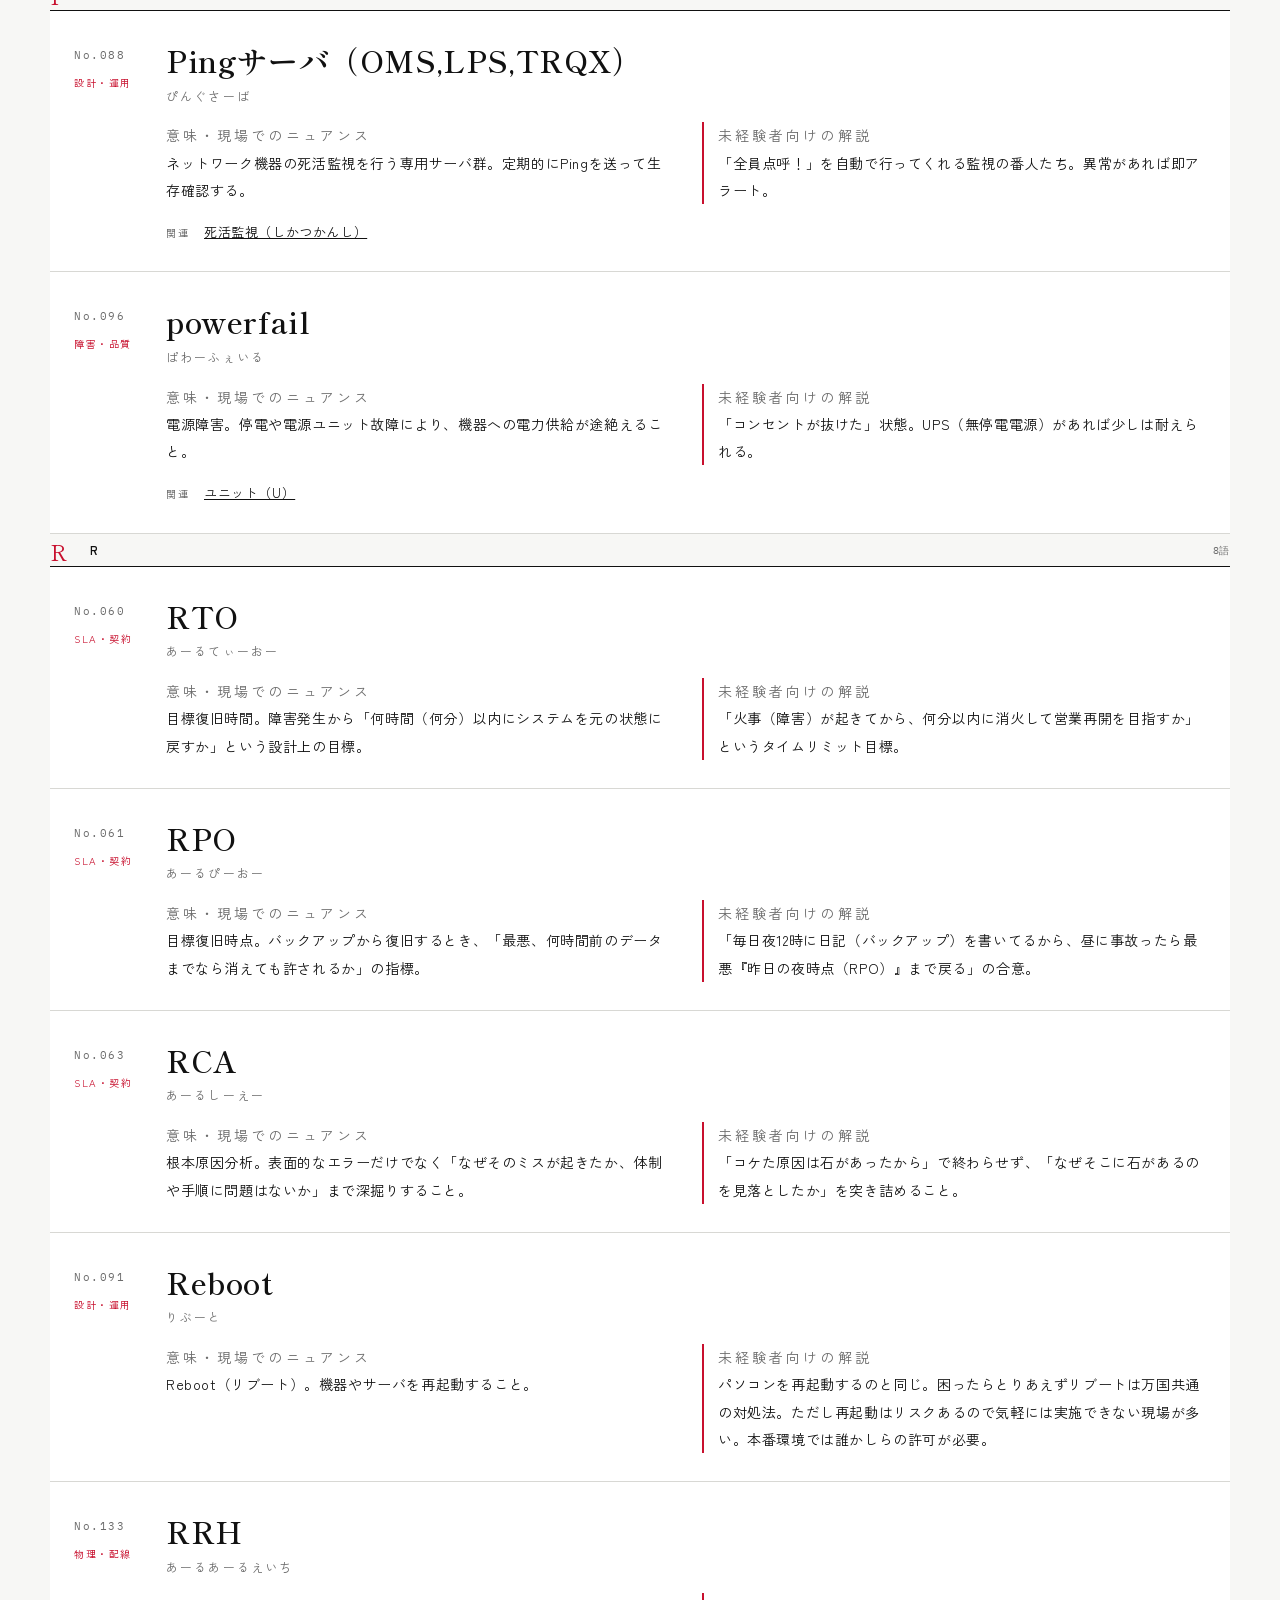
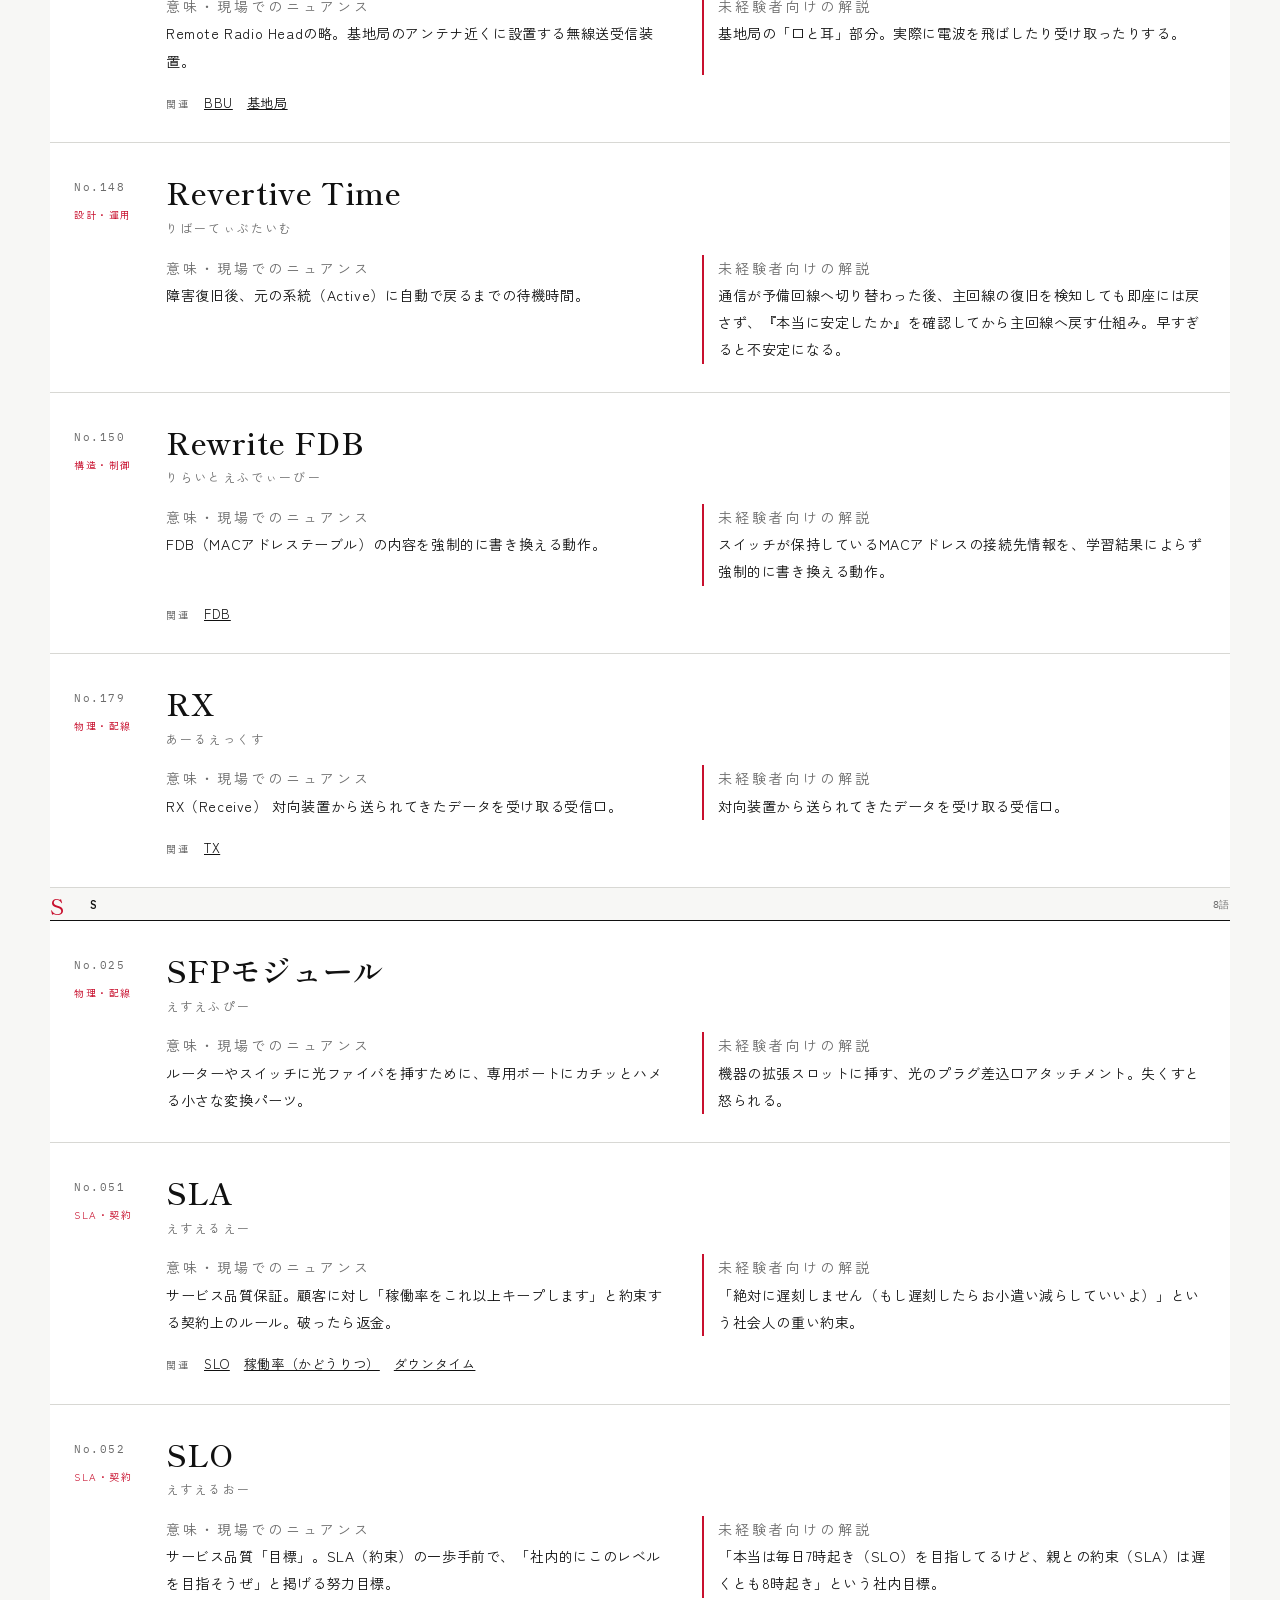
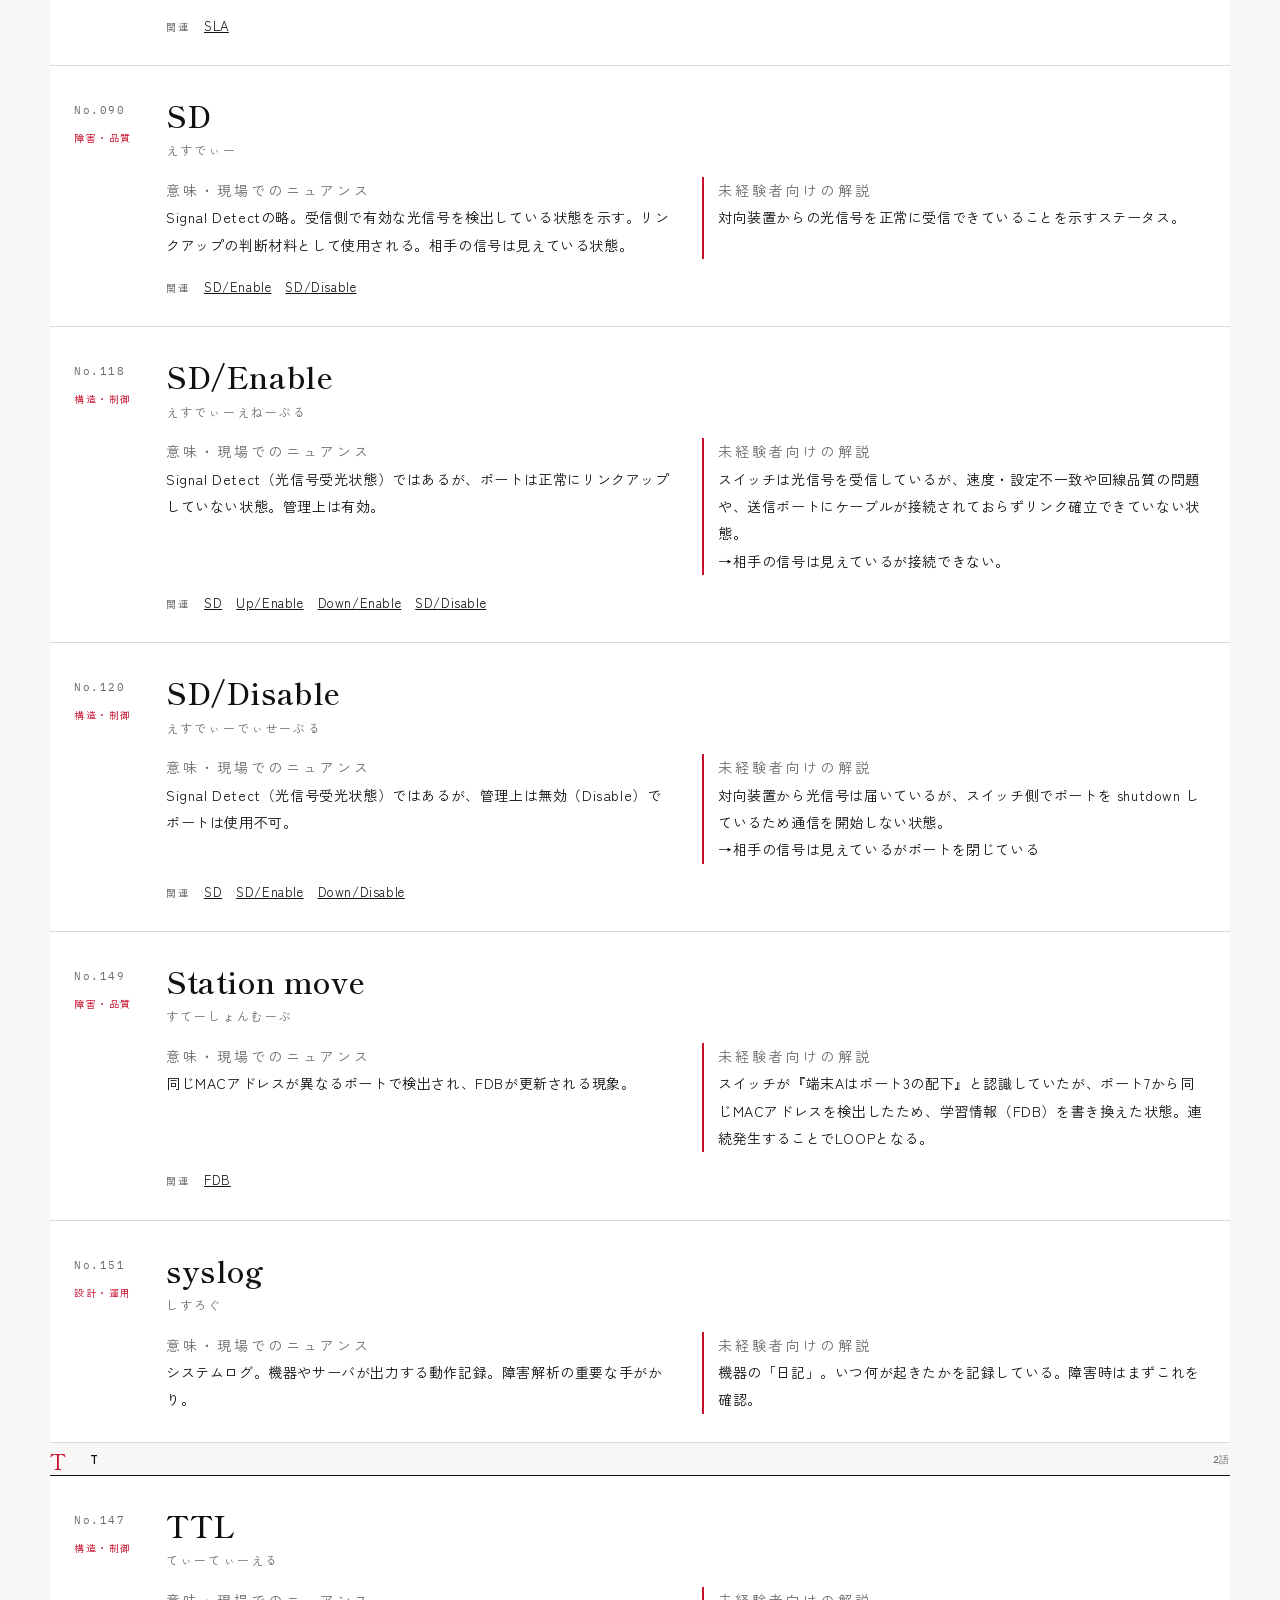
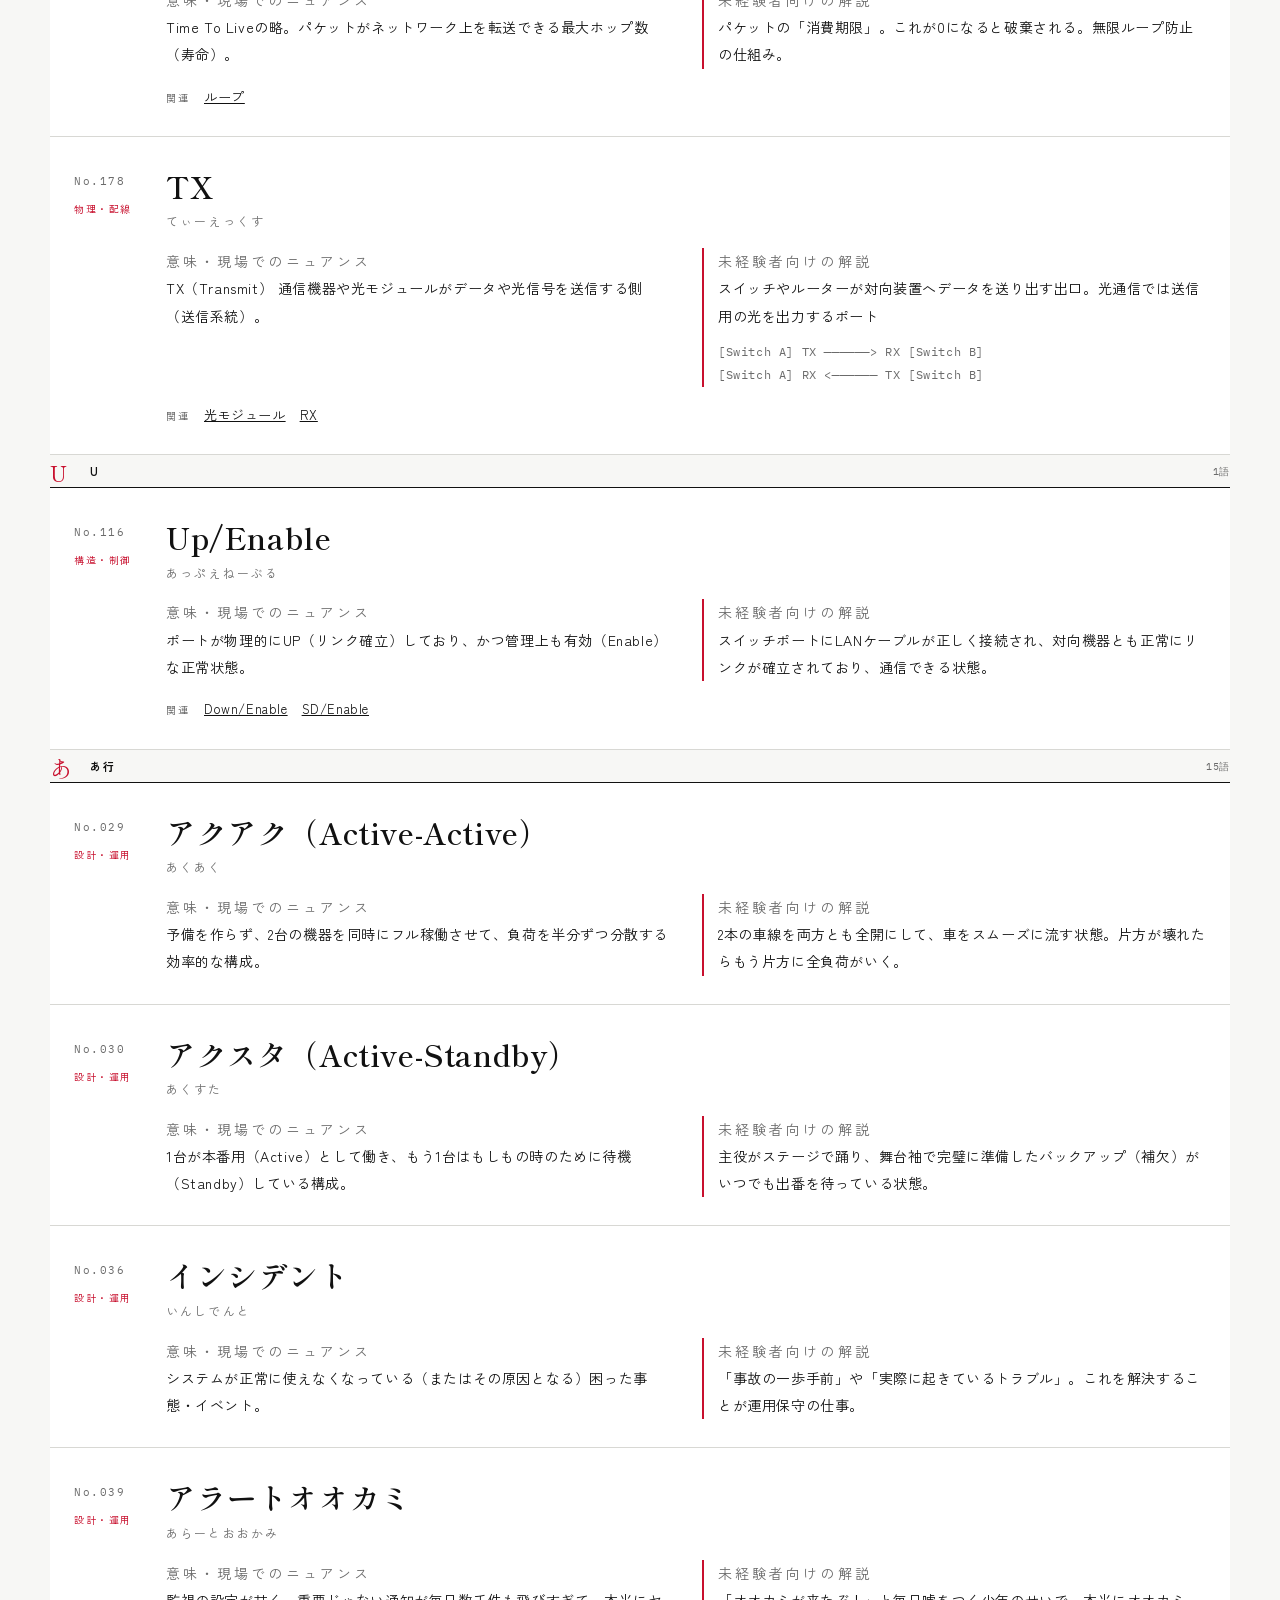
==== commit 3108b02d: "いろいろ" ====
--- a/word.html
+++ b/word.html
@@ -17,7 +17,16 @@
   <header class="chrome" id="dock">
     <div class="wrap chrome__bar">
       <div class="chrome__lead">
-        <p class="site-title">通信・インフラ用語集</p>
+        <div class="brand">
+          <svg class="brand__mark" viewBox="0 0 24 24" aria-hidden="true">
+            <rect width="24" height="24" fill="#111111"/>
+            <rect x="5" y="6" width="14" height="1.6" fill="#f7f7f5"/>
+            <rect x="5" y="11" width="10" height="1.6" fill="#f7f7f5"/>
+            <rect x="5" y="16" width="12" height="1.6" fill="#f7f7f5"/>
+            <rect x="19" y="11" width="2" height="6.6" fill="#c8102e"/>
+          </svg>
+          <p class="site-title">通信・インフラ用語集</p>
+        </div>
         <label class="nav-radio" id="go-quiz">
           <input type="radio" name="page-nav" value="quiz">
           問題集へ
@@ -3198,7 +3207,7 @@
 document.getElementById("go-quiz")?.addEventListener("click", (event) => {
   event.preventDefault();
   event.stopPropagation();
-  location.href = "quiz.html";
+  location.href = "index.html";
 });
 
 document.querySelector("#to-top").addEventListener("click", (event) => {
--- a/css/style.css
+++ b/css/style.css
@@ -99,6 +99,21 @@
   flex: 1;
 }
 
+.brand {
+  display: flex;
+  align-items: center;
+  gap: 10px;
+  flex: none;
+  pointer-events: none;
+}
+
+.brand__mark {
+  width: 22px;
+  height: 22px;
+  display: block;
+  flex: none;
+}
+
 .site-title {
   margin: 0;
   font-size: 12px;
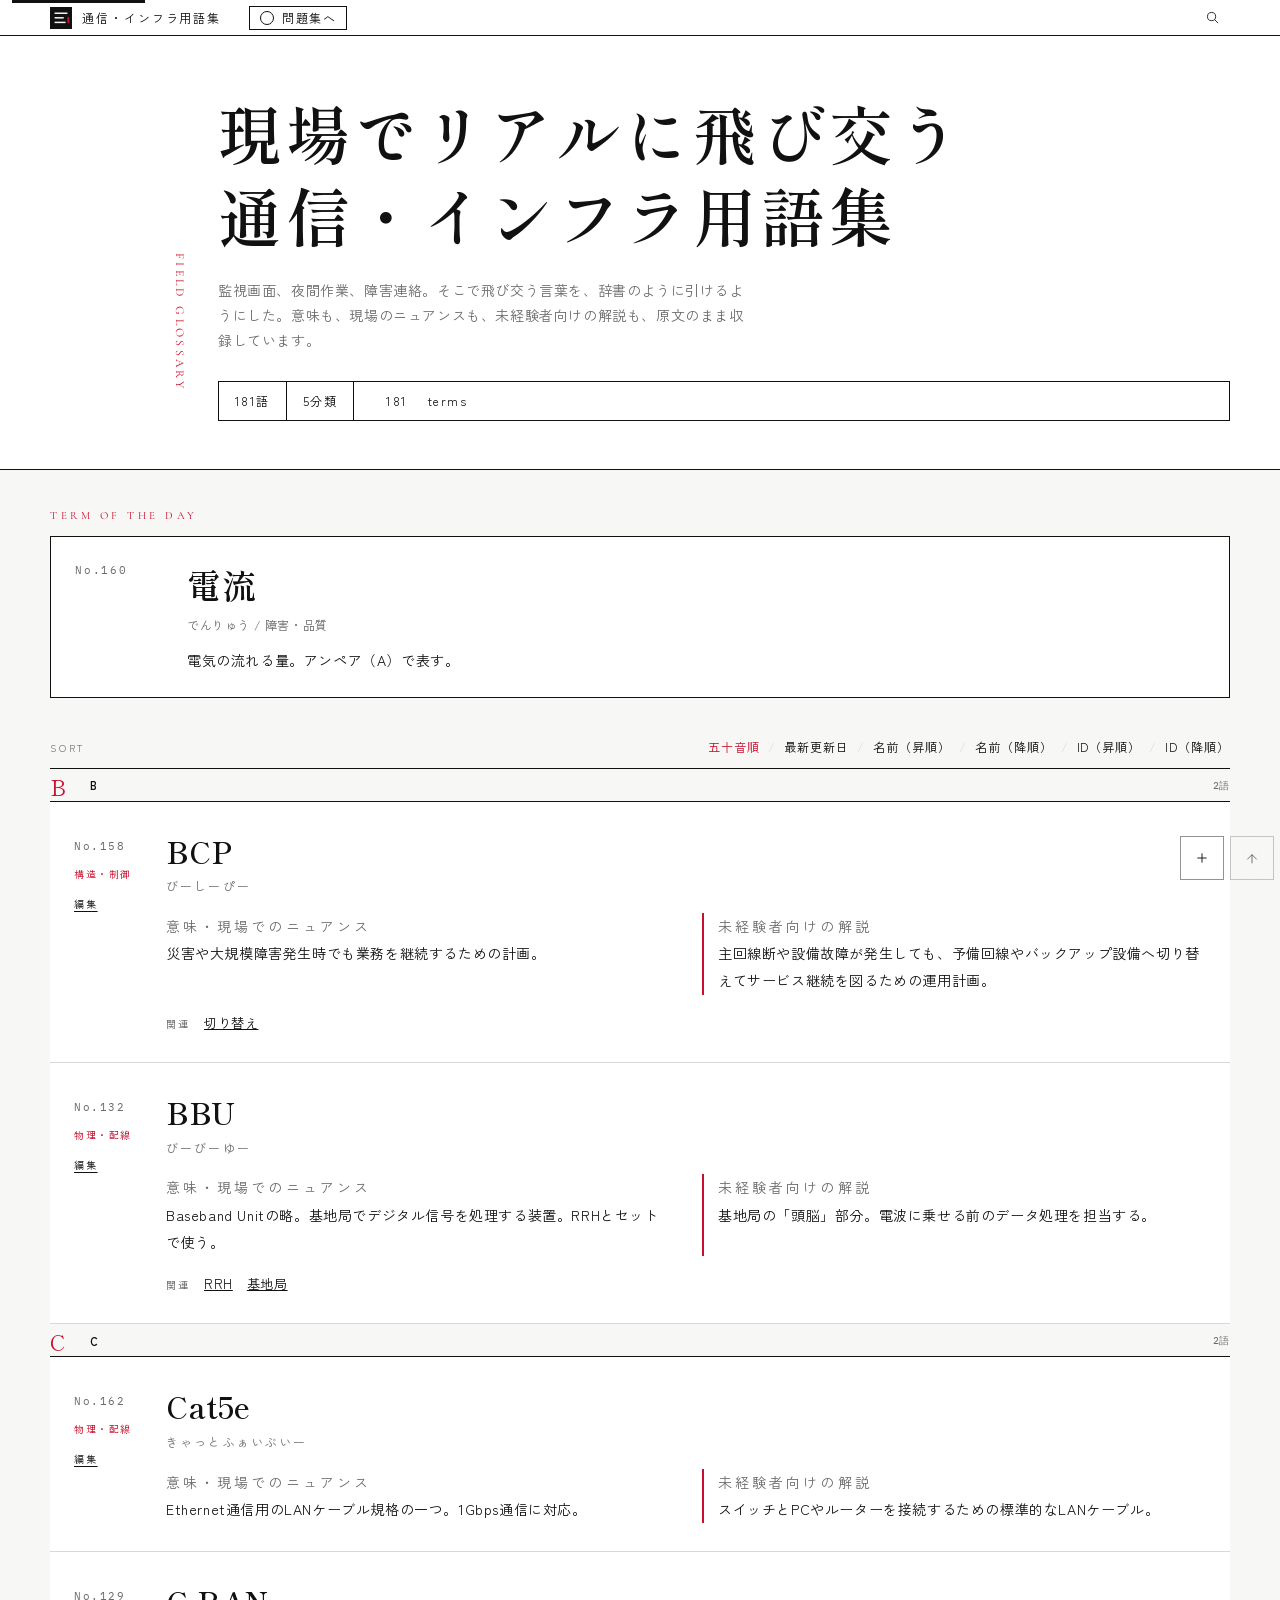
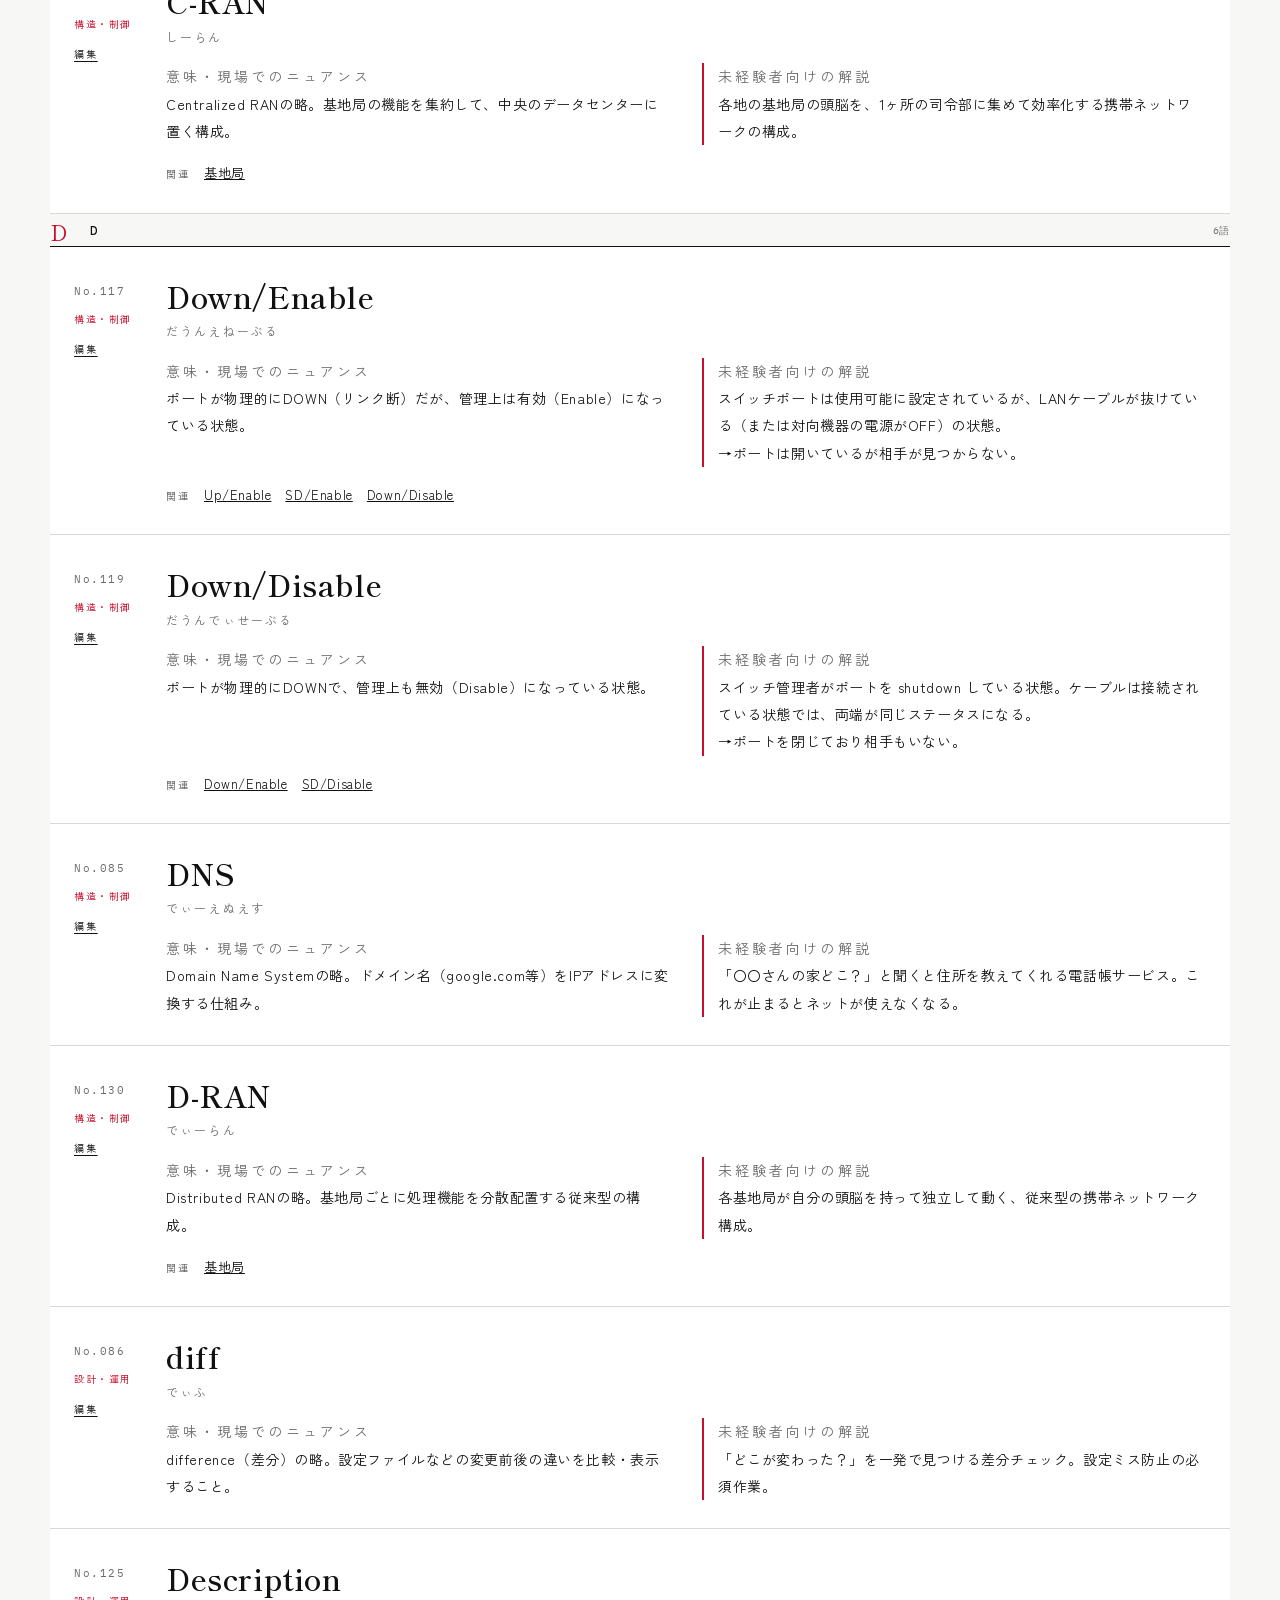
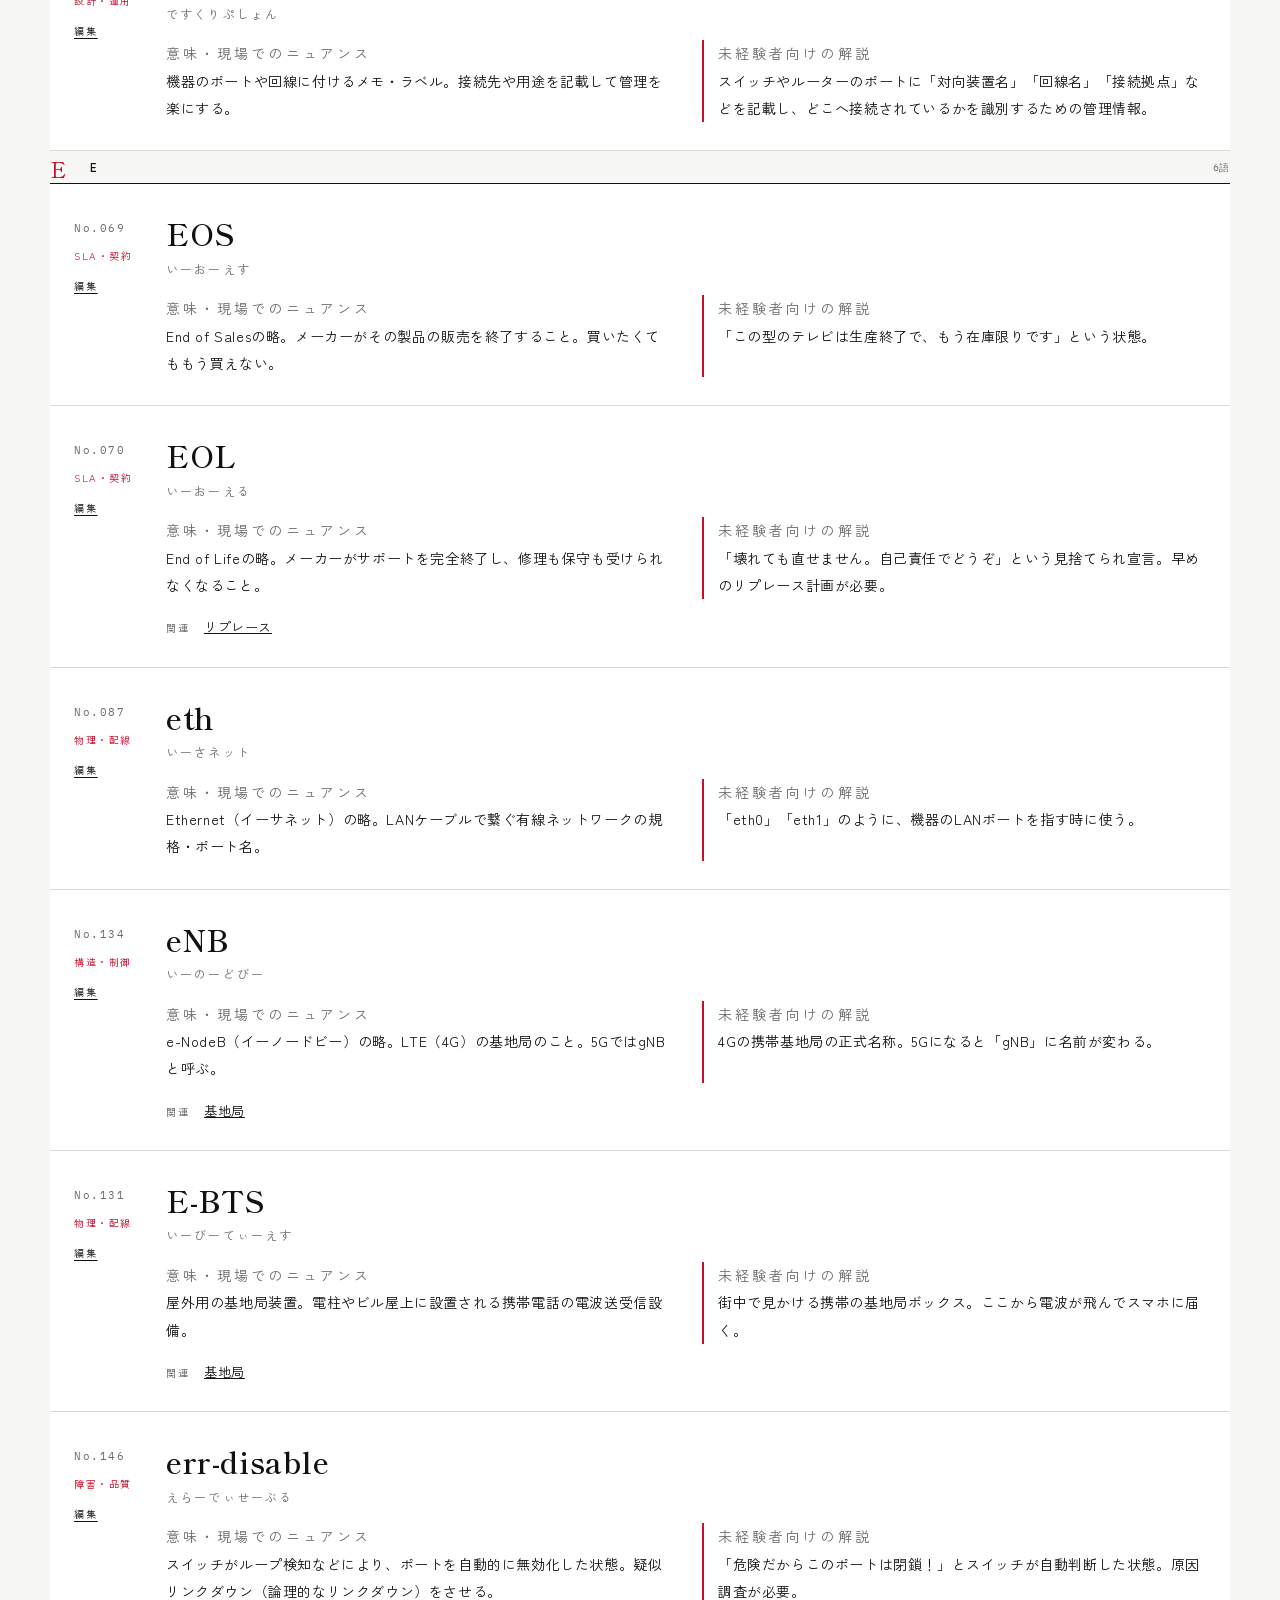
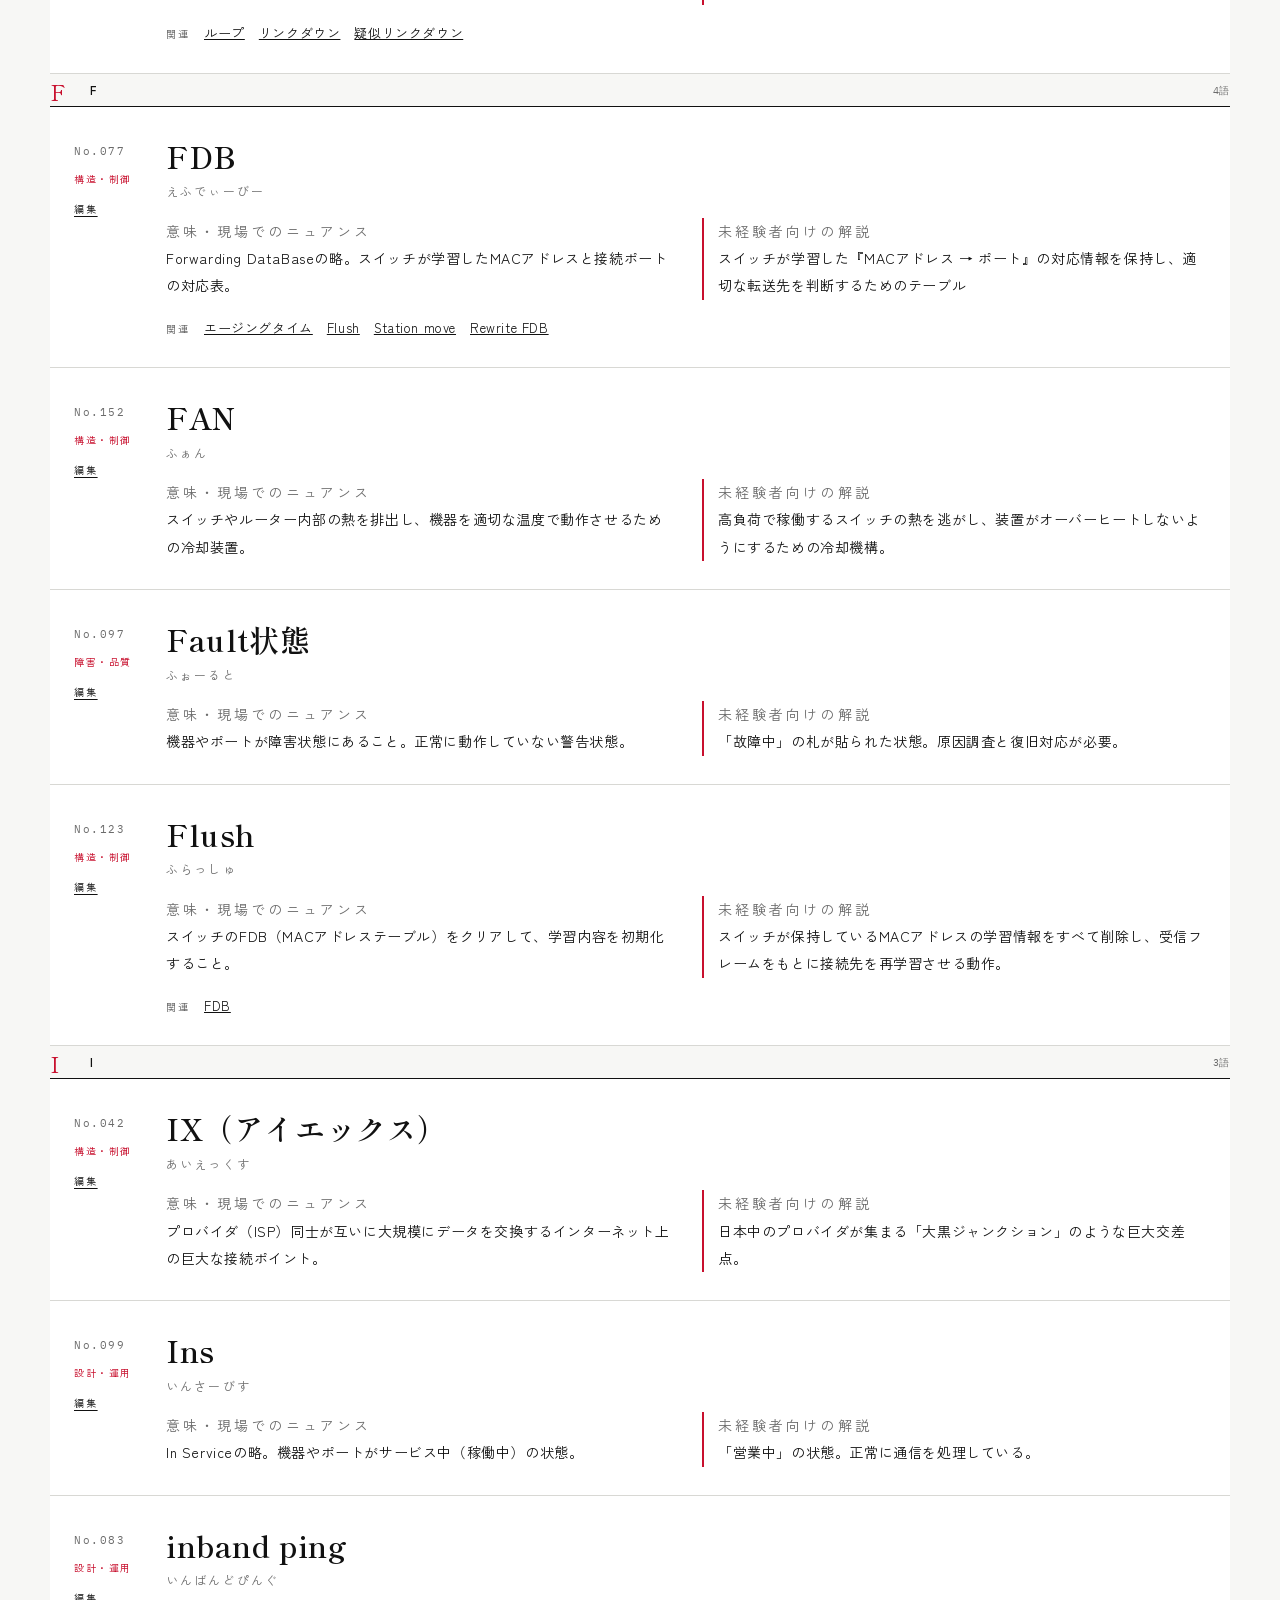
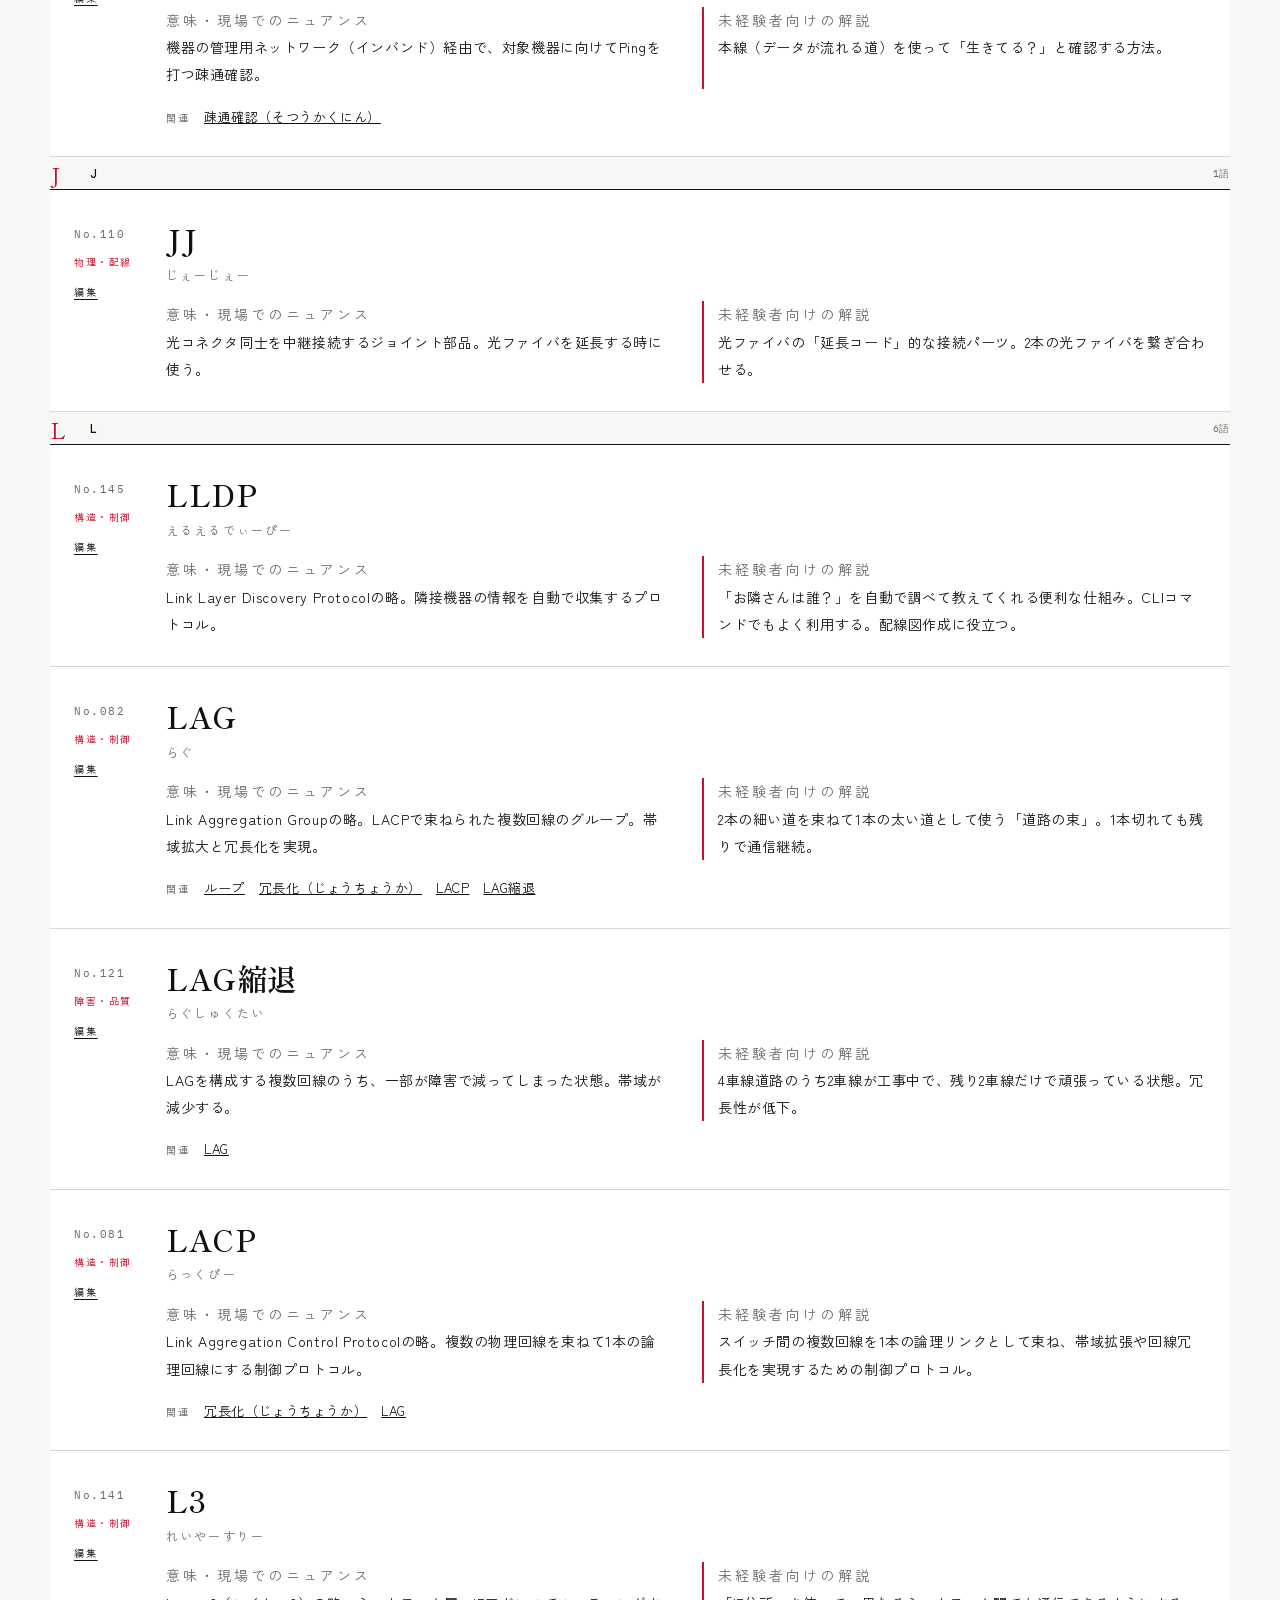
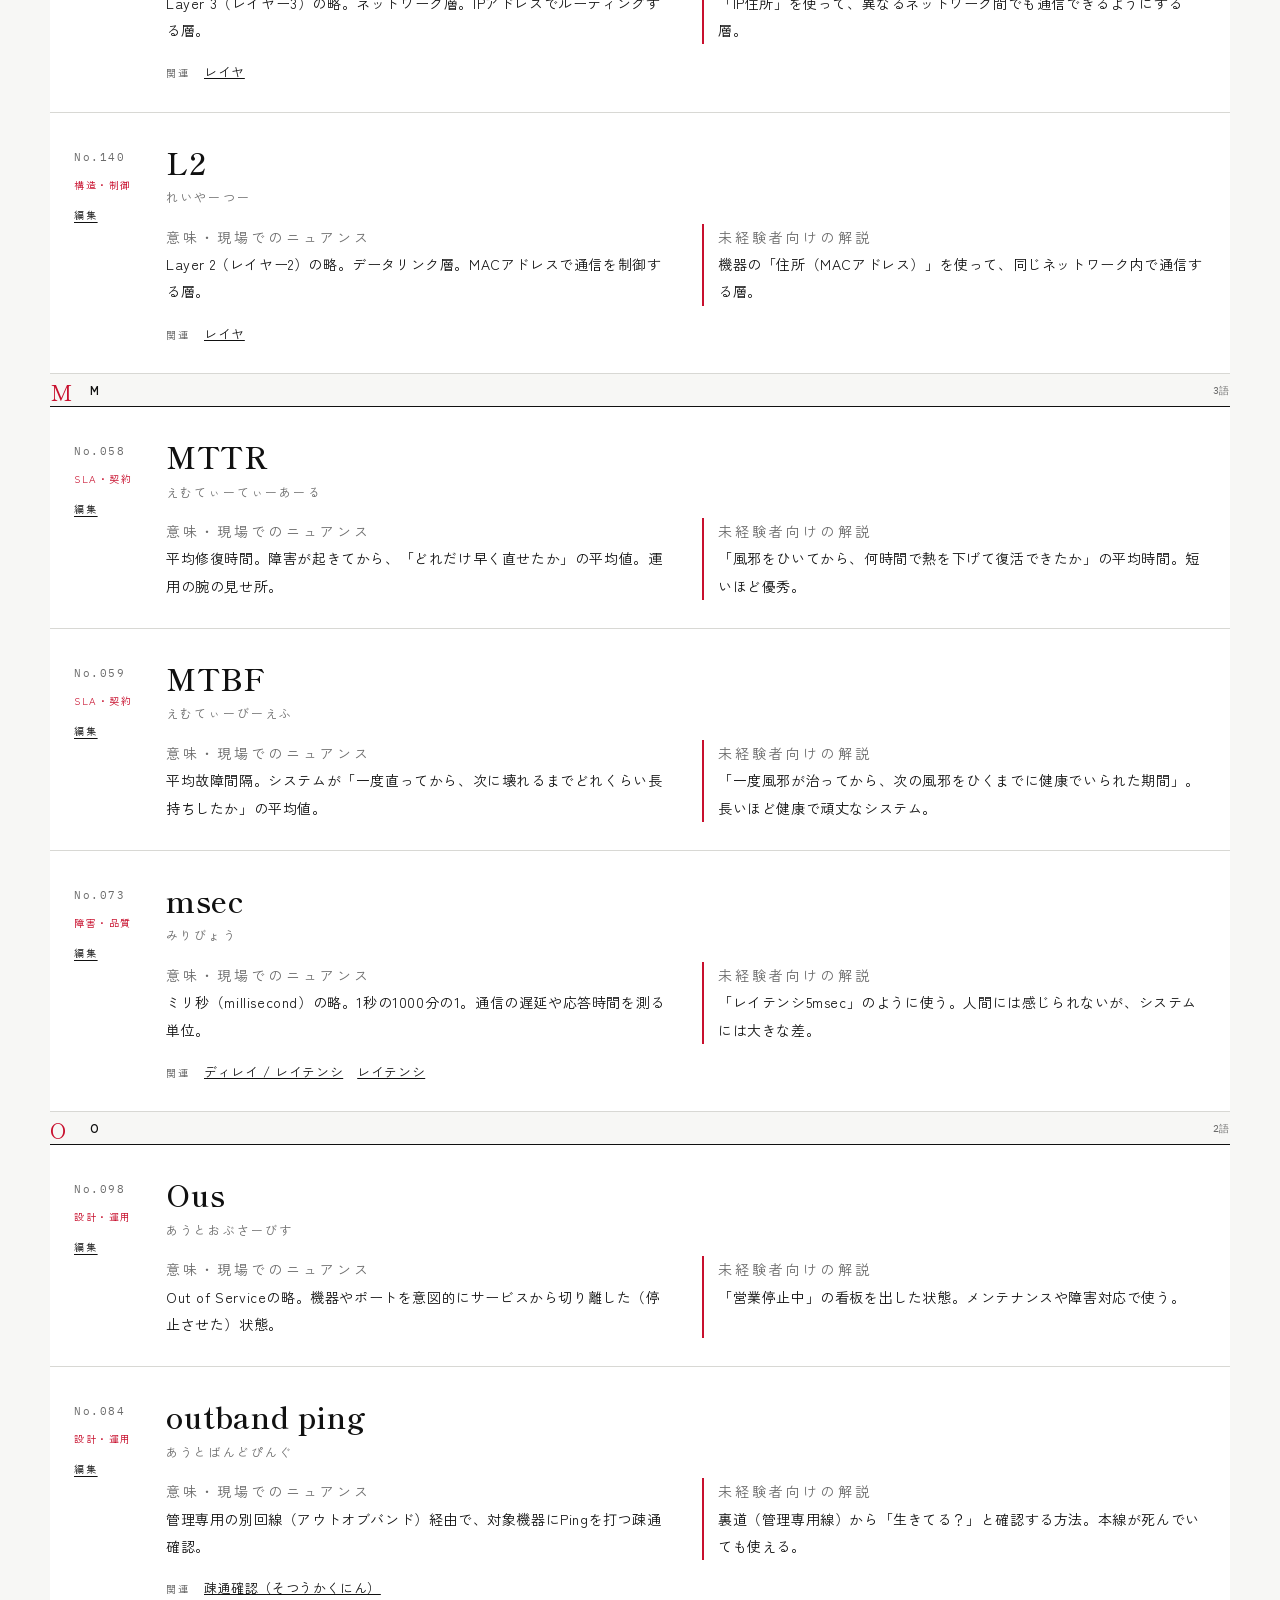
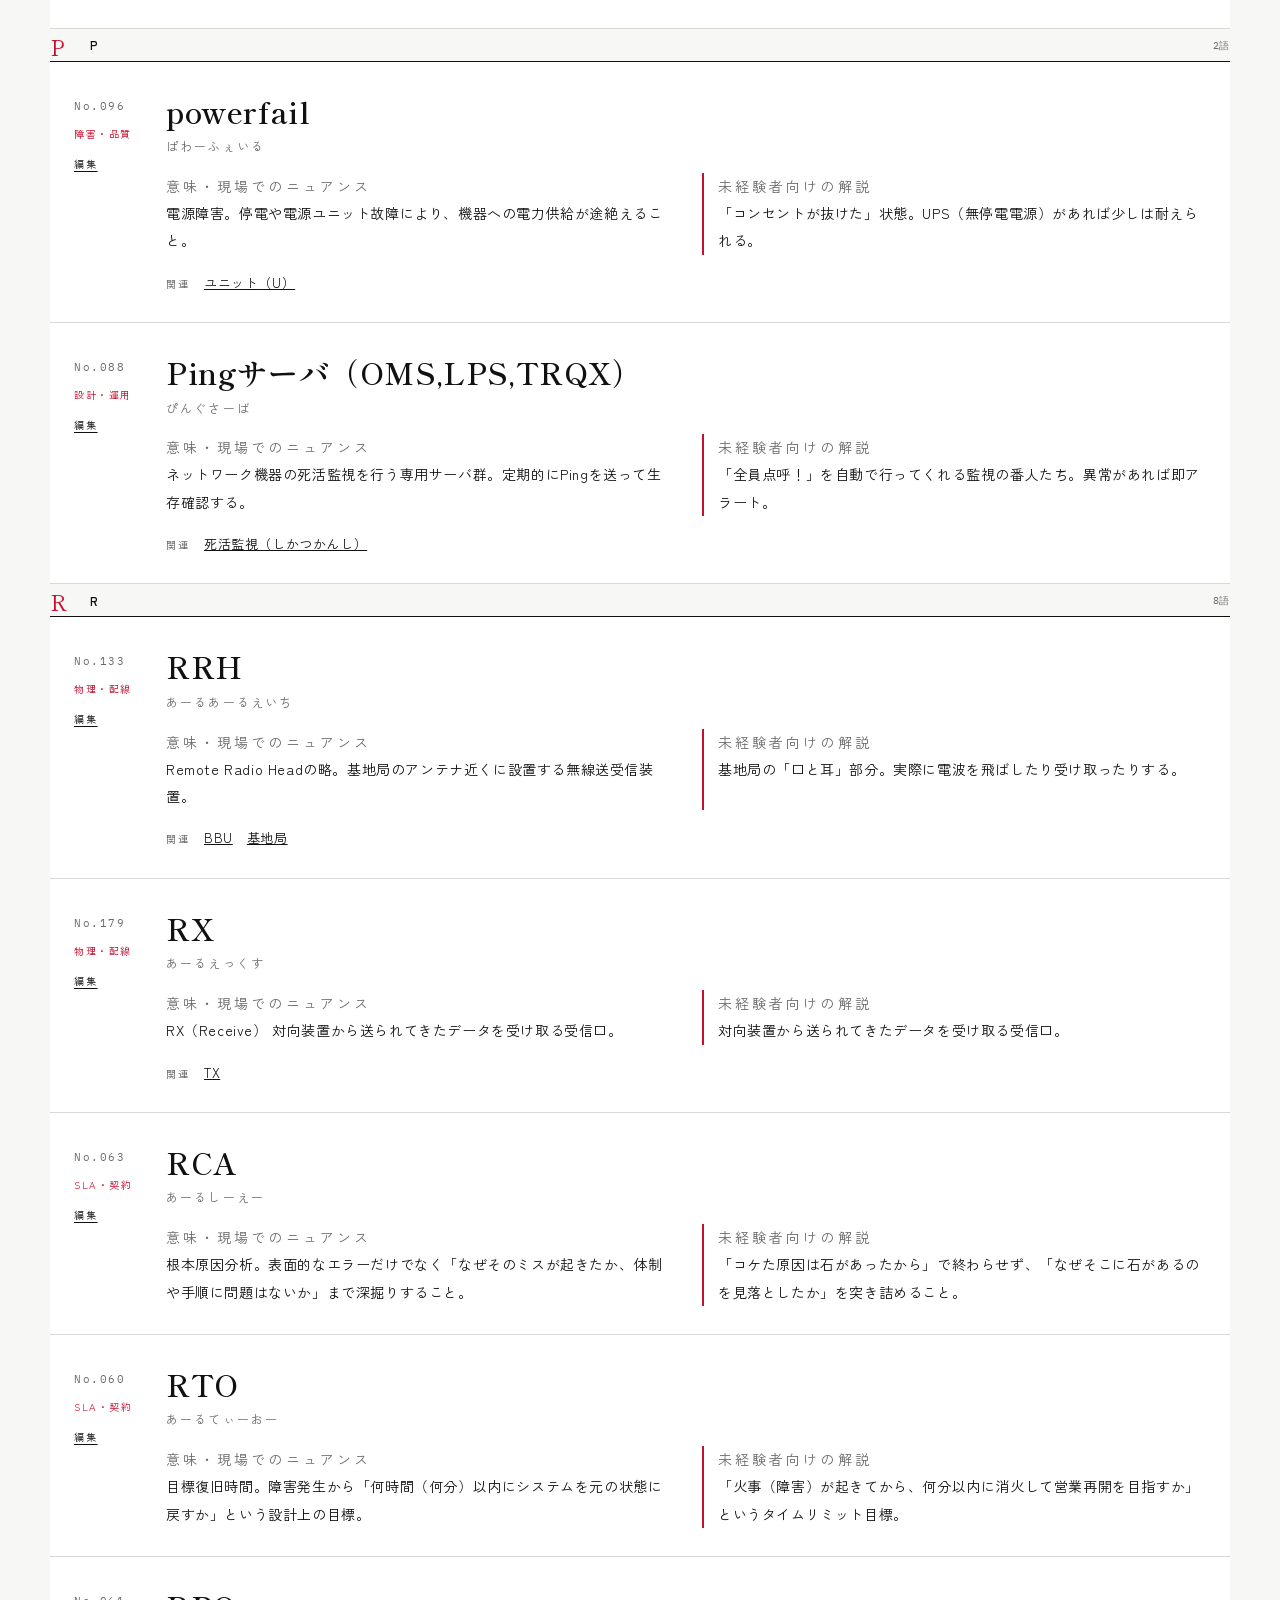
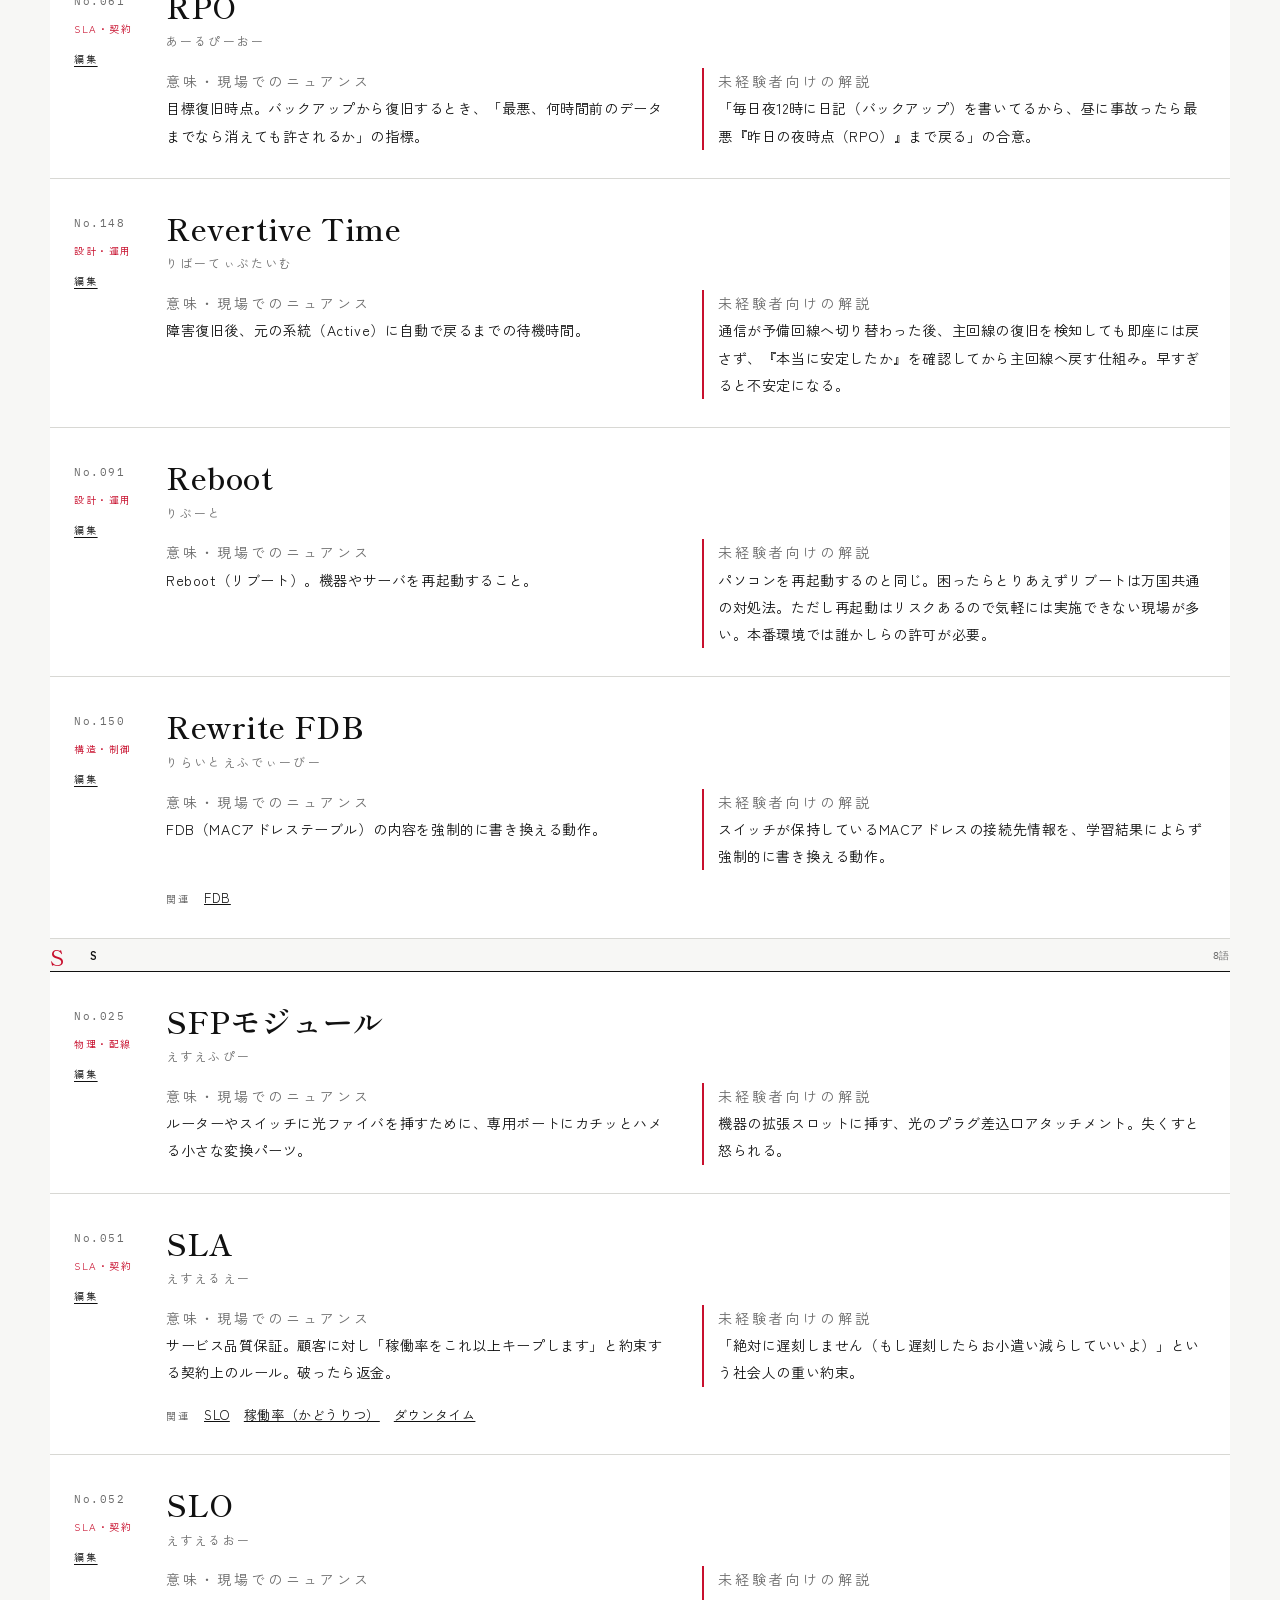
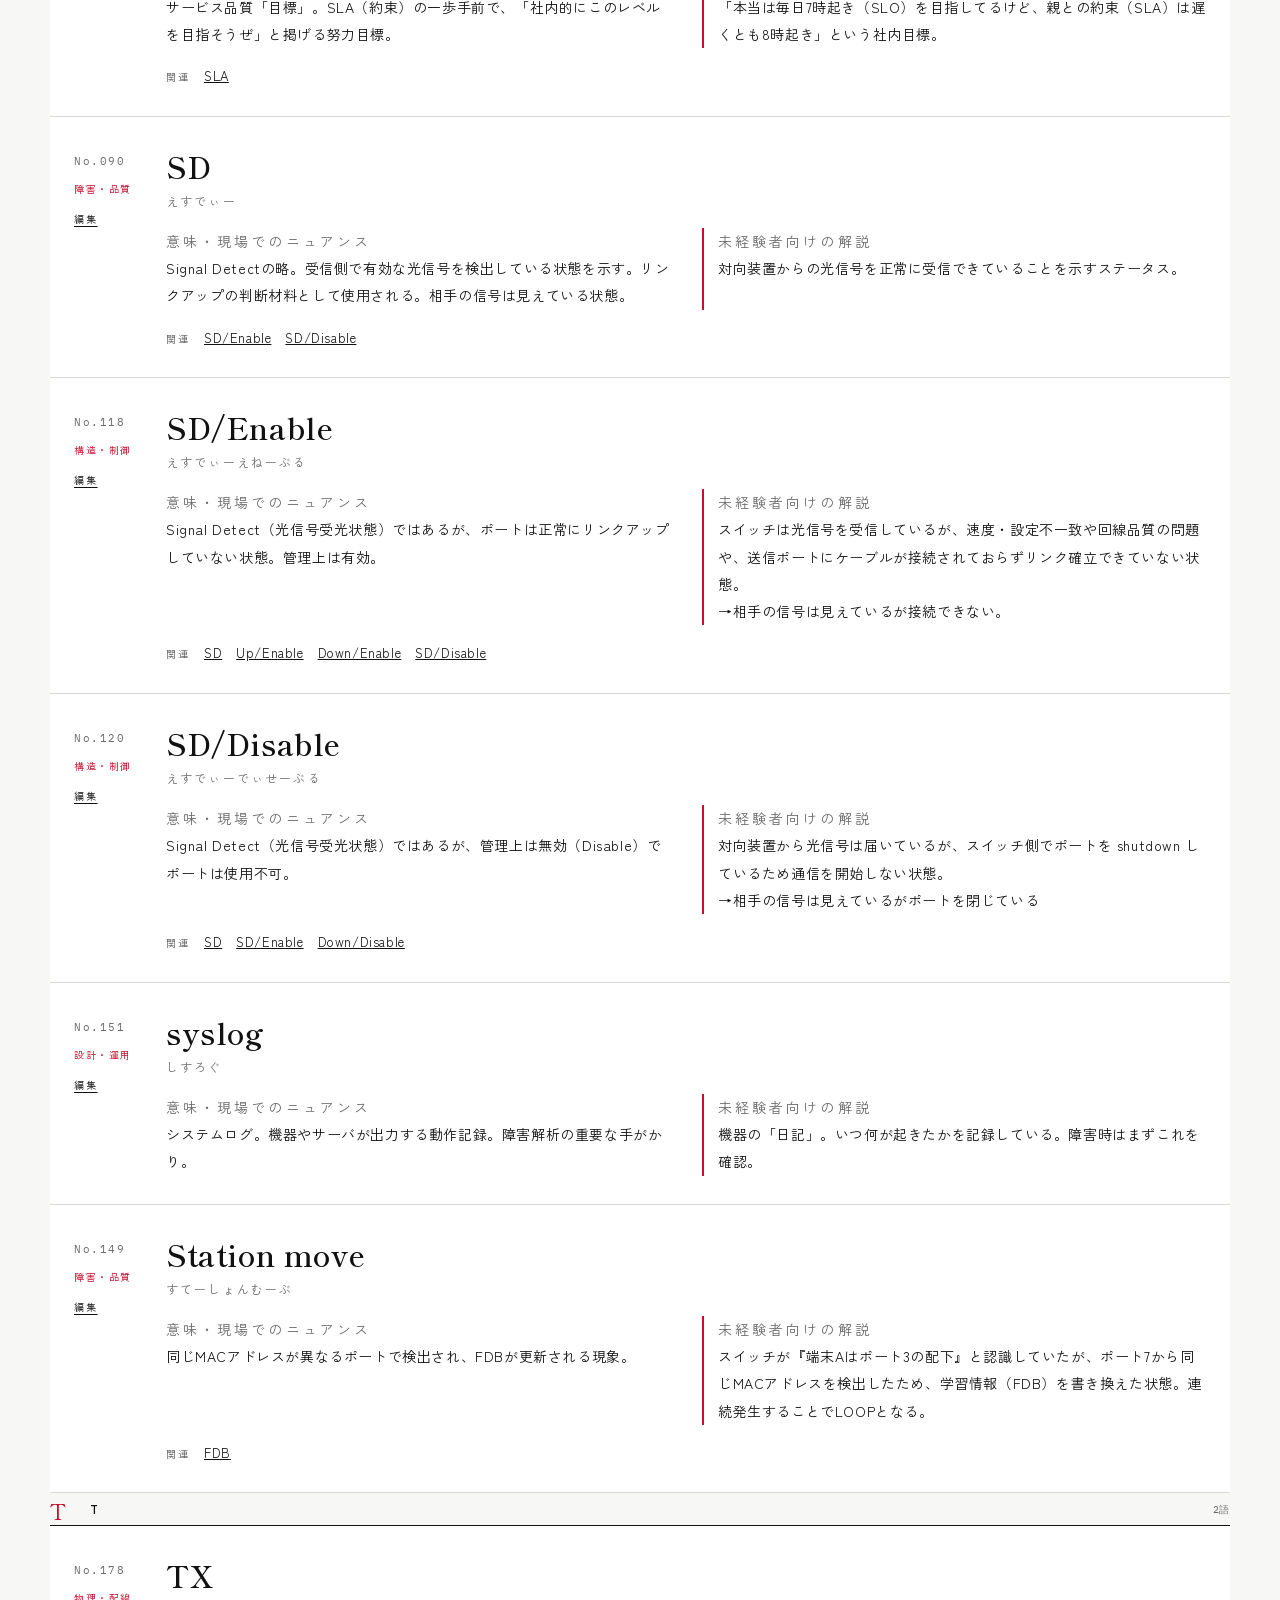
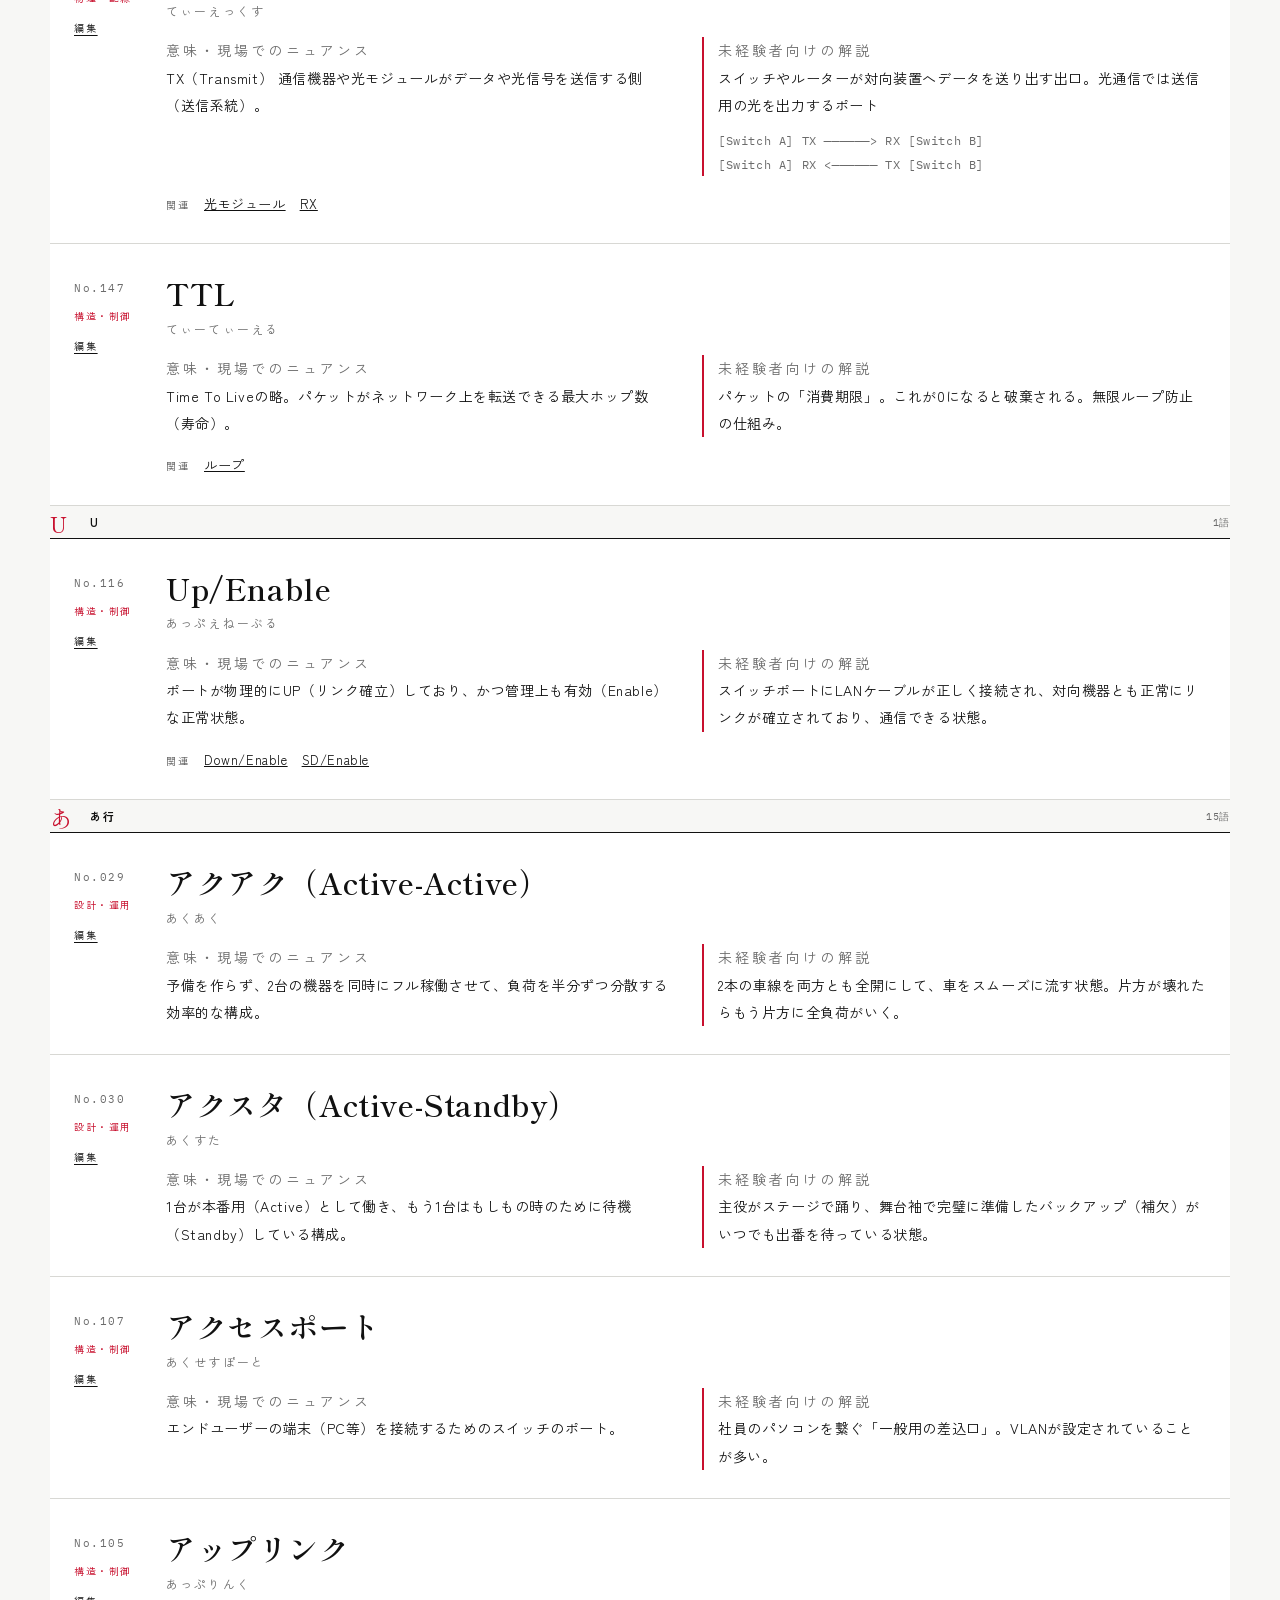
==== commit 91fc2414: "編集新規追加" ====
--- a/word.html
+++ b/word.html
@@ -41,7 +41,7 @@
 
   <div class="overlay" id="overlay" hidden>
     <div class="wrap">
-      <form class="search" role="search" action="#" onsubmit="return false">
+      <form class="search" role="search" action="#" id="form-search">
         <label for="q">SEARCH</label>
         <div class="search__box">
           <svg viewBox="0 0 24 24" aria-hidden="true"><circle cx="10.5" cy="10.5" r="6.5" fill="none" stroke="currentColor" stroke-width="1.4"/><path d="M15.4 15.4L21 21" fill="none" stroke="currentColor" stroke-width="1.4"/></svg>
@@ -60,6 +60,10 @@
         <p class="index-label">INDEX  あ行–わ行</p>
         <nav class="index-kana" id="index-kana" aria-label="五十音索引"></nav>
       </div>
+      <div class="history" id="history-wrap">
+        <p class="index-label">HISTORY</p>
+        <ol class="history__list" id="history-list"></ol>
+      </div>
     </div>
   </div>
 
@@ -70,8 +74,8 @@
         <h1>現場でリアルに飛び交う<br>通信・インフラ用語集</h1>
         <p class="hero__lede">監視画面、夜間作業、障害連絡。そこで飛び交う言葉を、辞書のように引けるようにした。意味も、現場のニュアンスも、未経験者向けの解説も、原文のまま収録しています。</p>
         <p class="hero__stats">
-          <span>181語</span>
-          <span>5分類</span>
+          <span id="stat-ja">181語</span>
+          <span id="stat-cats">5分類</span>
           <span><span id="term-total">181</span> terms</span>
         </p>
       </div>
@@ -84,6 +88,10 @@
   </section>
 
   <main id="main" class="wrap">
+    <div class="sorts" role="group" aria-label="並べ替え">
+      <p class="sorts__label">SORT</p>
+      <div class="sorts__list" id="sort-list"></div>
+    </div>
     <p class="empty" id="empty" hidden>一致する用語はありません。読み（ひらがな）や関連語（Ping、光、冗長、SLA など）でも探せます。</p>
     <div id="groups"></div>
   </main>
@@ -96,7 +104,7 @@
       </div>
       <div>
         <p class="foot__h">収録</p>
-        <p>用語名・意味・現場でのニュアンス・未経験者向けの解説は、提供資料の原文を一語一句そのまま使用しています。</p>
+        <p>用語名・意味・現場でのニュアンス・未経験者向けの解説は、提供資料の原文を一語一句そのまま使用しています。追加・編集・削除はサーバーに保存され、URLを知っている人は同じ内容を開けます。</p>
       </div>
       <div>
         <p class="foot__h">引き方</p>
@@ -106,9 +114,85 @@
     <p class="wrap foot__end">通信・インフラ用語集</p>
   </footer>
 
-  <a class="to-top" href="#top" id="to-top" aria-label="ページ上部へ戻る">
-    <svg viewBox="0 0 24 24" aria-hidden="true"><path d="M5 14l7-7 7 7" fill="none" stroke="currentColor" stroke-width="1.4"/><path d="M12 7v13" fill="none" stroke="currentColor" stroke-width="1.4"/></svg>
-  </a>
+  <div class="fab-dock">
+    <button type="button" class="fab-add" id="btn-add" aria-label="新しい用語を追加">
+      <svg viewBox="0 0 24 24" aria-hidden="true"><path d="M12 5v14M5 12h14" fill="none" stroke="currentColor" stroke-width="1.4"/></svg>
+    </button>
+    <a class="to-top" href="#top" id="to-top" aria-label="ページ上部へ戻る">
+      <svg viewBox="0 0 24 24" aria-hidden="true"><path d="M5 14l7-7 7 7" fill="none" stroke="currentColor" stroke-width="1.4"/><path d="M12 7v13" fill="none" stroke="currentColor" stroke-width="1.4"/></svg>
+    </a>
+  </div>
+
+  <dialog class="sheet" id="dlg-password" aria-labelledby="pw-title">
+    <form method="dialog" id="form-password">
+      <p class="sheet__kicker">Auth</p>
+      <h2 id="pw-title">パスワード</h2>
+      <p class="sheet__lede">用語の追加・編集には、パスワードが必要です。</p>
+      <div class="field">
+        <label for="pw-input">PASSWORD</label>
+        <input id="pw-input" type="password" name="password" autocomplete="current-password" required>
+      </div>
+      <p class="form-error" id="pw-error" hidden>パスワードが違います。</p>
+      <div class="sheet__actions">
+        <button type="submit" class="btn">確認</button>
+        <button type="button" class="btn btn--ghost" id="pw-cancel" value="cancel">キャンセル</button>
+      </div>
+    </form>
+  </dialog>
+
+  <dialog class="sheet sheet--wide" id="dlg-term" aria-labelledby="term-form-title">
+    <form id="form-term">
+      <p class="sheet__kicker" id="term-form-kicker">New term</p>
+      <h2 id="term-form-title">用語を追加</h2>
+      <p class="sheet__lede" id="term-form-lede">ひな型の穴を埋めてください。分類を選び、意味と未経験者向けの解説を書いたうえで、必要なら下の任意欄に補足を足します。</p>
+      <div class="field">
+        <label for="f-category" class="req">分類</label>
+        <select id="f-category" name="category" required></select>
+      </div>
+      <div class="field">
+        <label for="f-name" class="req">用語名</label>
+        <input id="f-name" name="name" maxlength="80" required placeholder="例：ダークファイバ">
+      </div>
+      <div class="field">
+        <label for="f-yomi">読み（ひらがな）</label>
+        <input id="f-yomi" name="yomi" maxlength="80" placeholder="空欄なら、カタカナの用語名から自動変換します">
+      </div>
+      <div class="field">
+        <label for="f-keywords">関連キーワード</label>
+        <input id="f-keywords" name="keywords" placeholder="カンマ区切り（任意） 例：dark fiber, 未使用, 予備回線">
+      </div>
+      <div class="template-block">
+        <p class="template-block__label">意味・現場でのニュアンス</p>
+        <div class="field">
+          <label for="f-meaning" class="req">本文</label>
+          <textarea id="f-meaning" name="meaning" required placeholder="現場で使うときの意味とニュアンスを書いてください。"></textarea>
+        </div>
+        <div class="field field--optional">
+          <label for="f-meaning-extra">任意の追記</label>
+          <textarea id="f-meaning-extra" name="meaningExtra" placeholder="補足、例外、現場あるあるなど。空欄のままでも登録できます。"></textarea>
+        </div>
+      </div>
+      <div class="template-block">
+        <p class="template-block__label">未経験者向けの解説</p>
+        <div class="field">
+          <label for="f-beginner" class="req">本文</label>
+          <textarea id="f-beginner" name="beginner" required placeholder="初めて聞く人向けに、たとえを交えて書いてください。"></textarea>
+        </div>
+        <div class="field field--optional">
+          <label for="f-beginner-extra">任意の追記</label>
+          <textarea id="f-beginner-extra" name="beginnerExtra" placeholder="図の説明や、もう一段かみ砕いた補足。空欄のままでも登録できます。"></textarea>
+        </div>
+      </div>
+      <p class="form-error" id="term-error" hidden></p>
+      <div class="sheet__actions">
+        <button type="button" class="btn btn--danger" id="term-delete" hidden>この用語を削除</button>
+        <div class="sheet__actions-main">
+          <button type="submit" class="btn" id="term-submit">登録する</button>
+          <button type="button" class="btn btn--ghost" id="term-cancel">キャンセル</button>
+        </div>
+      </div>
+    </form>
+  </dialog>
 
   <script>
 const TERMS = [
@@ -2826,10 +2910,84 @@
   }
 ];
 
+const STORAGE_KEY = "infra-glossary-v1";
+const EDIT_PASSWORD = "bltinc123";
+const SORTS = [
+  { id: "gojuon", label: "五十音順" },
+  { id: "updated", label: "最新更新日" },
+  { id: "name-asc", label: "名前（昇順）" },
+  { id: "name-desc", label: "名前（降順）" },
+  { id: "id-asc", label: "ID（昇順）" },
+  { id: "id-desc", label: "ID（降順）" },
+];
+
+const emptyStore = () => ({ added: [], patched: {}, terms: null });
+const cloneTerm = (term) => ({
+  ...term,
+  keywords: [...(term.keywords || [])],
+});
+const loadStore = () => {
+  try {
+    const parsed = JSON.parse(localStorage.getItem(STORAGE_KEY) || "");
+    if (!parsed || typeof parsed !== "object") return emptyStore();
+    return {
+      added: Array.isArray(parsed.added) ? parsed.added : [],
+      patched: parsed.patched && typeof parsed.patched === "object" ? parsed.patched : {},
+      terms: Array.isArray(parsed.terms) ? parsed.terms : null,
+    };
+  } catch {
+    return emptyStore();
+  }
+};
+const saveStore = (store) => localStorage.setItem(STORAGE_KEY, JSON.stringify(store));
+
+const persistLive = (historyEntry) => {
+  saveStore({ terms: TERMS.map(cloneTerm) });
+  refreshMeta();
+  saveRemote(historyEntry);
+};
+
+const saveRemote = async (historyEntry) => {
+  try {
+    const res = await fetch("/api/glossary", {
+      method: "PUT",
+      headers: { "Content-Type": "application/json" },
+      body: JSON.stringify({
+        password: lastAuthPassword,
+        terms: TERMS.map(cloneTerm),
+        historyEntry: historyEntry || null,
+      }),
+    });
+    const data = await res.json().catch(() => ({}));
+    if (!res.ok) throw new Error(data.error || "保存に失敗しました。");
+    if (Array.isArray(data.history)) HISTORY = data.history;
+    lastRemoteUpdatedAt = data.updatedAt || lastRemoteUpdatedAt;
+    renderHistory();
+  } catch (error) {
+    console.error(error);
+    window.alert("共有保存に失敗しました。この端末には残っていますが、他の人の画面にはまだ届いていません。");
+  }
+};
+
+const applyStore = () => {
+  const store = loadStore();
+  if (Array.isArray(store.terms) && store.terms.length) {
+    TERMS.splice(0, TERMS.length, ...store.terms.map(cloneTerm));
+    return;
+  }
+  for (const [id, patch] of Object.entries(store.patched)) {
+    const current = TERMS.find((term) => String(term.id) === String(id));
+    if (current) Object.assign(current, patch);
+  }
+  for (const term of store.added) {
+    if (!TERMS.some((item) => item.id === term.id)) TERMS.push(cloneTerm(term));
+  }
+};
+applyStore();
 
 const AZ = "ABCDEFGHIJKLMNOPQRSTUVWXYZ".split("");
 const KANA = ["あ", "か", "さ", "た", "な", "は", "ま", "や", "ら", "わ", "数字"];
-const CATS = ["すべて", ...[...new Set(TERMS.map((t) => t.category))]];
+let CATS = ["すべて", ...[...new Set(TERMS.map((t) => t.category))]];
 
 const kanaRow = (ch) => {
   if (!ch) return "あ";
@@ -2857,16 +3015,20 @@
   const ch = head.charAt(0);
   if (/[0-9０-９]/.test(ch)) return "数字";
   if (/[A-Za-z]/.test(ch)) return ch.toUpperCase();
-  return kanaRow(term.yomi.charAt(0));
-};
+  return kanaRow((term.yomi || "").charAt(0));
+};
+
+const toHiragana = (value) =>
+  String(value).replace(/[\u30A1-\u30F6]/g, (ch) => String.fromCharCode(ch.charCodeAt(0) - 0x60));
+
+const toKatakana = (value) =>
+  String(value).replace(/[\u3041-\u3096]/g, (ch) => String.fromCharCode(ch.charCodeAt(0) + 0x60));
 
 const normalize = (value) =>
-  value
-    .toString()
-    .normalize("NFKC")
+  toHiragana(value.toString().normalize("NFKC"))
     .toLowerCase()
-    .replace(/[ァ-ヶ]/g, (ch) => String.fromCharCode(ch.charCodeAt(0) - 0x60))
-    .replace(/[\s　、。・/／\\-_—–:：()（）『』「」【】\[\]\"\"''.,]/g, "");
+    .replace(/[ー−‐‑–—―ｰ]/g, "")
+    .replace(/[^\p{L}\p{N}]+/gu, "");
 
 const escapeHtml = (value) =>
   value
@@ -2880,7 +3042,20 @@
   const raw = (query || "").trim();
   if (!raw) return safe;
   try {
-    const re = new RegExp(raw.replace(/[.*+?^${}()|[\]\\]/g, "\\$&"), "gi");
+    const pattern = [...raw.normalize("NFKC")]
+      .map((ch) => {
+        const code = ch.charCodeAt(0);
+        const esc = (value) => value.replace(/[.*+?^${}()|[\]\\]/g, "\\$&");
+        if (code >= 0x3041 && code <= 0x3096) {
+          return `[${esc(ch)}${esc(String.fromCharCode(code + 0x60))}]`;
+        }
+        if (code >= 0x30A1 && code <= 0x30F6) {
+          return `[${esc(String.fromCharCode(code - 0x60))}${esc(ch)}]`;
+        }
+        return esc(ch);
+      })
+      .join("");
+    const re = new RegExp(pattern, "gi");
     return safe.replace(re, (m) => `<mark>${m}</mark>`);
   } catch {
     return safe;
@@ -2889,11 +3064,29 @@
 
 const haystack = (term) =>
   normalize(
-    [term.name, term.yomi, term.category, term.meaning, term.beginner, ...(term.keywords || [])].join(" ")
+    [term.name, term.yomi, term.category, term.meaning, term.meaningExtra || "", term.beginner, term.beginnerExtra || "", ...(term.keywords || [])].join(" ")
   );
 
+const matchesQuery = (term, q) => {
+  const nq = normalize(q);
+  if (!nq) return true;
+  if (haystack(term).includes(nq)) return true;
+  const hira = toHiragana(String(q).normalize("NFKC")).toLowerCase();
+  const kata = toKatakana(hira);
+  const fields = [term.name, term.yomi, term.meaning, term.beginner, ...(term.keywords || [])];
+  return fields.some((field) => {
+    const raw = String(field || "");
+    const folded = toHiragana(raw.normalize("NFKC")).toLowerCase();
+    return raw.includes(q) || raw.includes(hira) || raw.includes(kata) || folded.includes(hira);
+  });
+};
+
 const pad = (id) => String(id).padStart(3, "0");
-const indexOf = Object.fromEntries(TERMS.map((t) => [t.id, primaryIndex(t)]));
+let indexOf = Object.fromEntries(TERMS.map((t) => [t.id, primaryIndex(t)]));
+const refreshMeta = () => {
+  CATS = ["すべて", ...[...new Set(TERMS.map((t) => t.category))]];
+  indexOf = Object.fromEntries(TERMS.map((t) => [t.id, primaryIndex(t)]));
+};
 
 const nameTokens = (name) =>
   name
@@ -2927,7 +3120,15 @@
   return uniq;
 };
 
-const state = { q: "", cat: "すべて" };
+const sortKeyName = (term) => toHiragana((term.yomi || term.name).normalize("NFKC")).toLowerCase();
+const storedSort = () => {
+  try {
+    const value = localStorage.getItem(STORAGE_KEY + ":sort");
+    if (SORTS.some((item) => item.id === value)) return value;
+  } catch {}
+  return "gojuon";
+};
+const state = { q: "", cat: "すべて", sort: storedSort() };
 
 const els = {
   q: document.querySelector("#q"),
@@ -2944,18 +3145,119 @@
   chrome: document.querySelector("#dock"),
   btnFinder: document.querySelector("#btn-finder"),
   overlay: document.querySelector("#overlay"),
-};
+  sortList: document.querySelector("#sort-list"),
+  btnAdd: document.querySelector("#btn-add"),
+  dlgPassword: document.querySelector("#dlg-password"),
+  dlgTerm: document.querySelector("#dlg-term"),
+  formPassword: document.querySelector("#form-password"),
+  formTerm: document.querySelector("#form-term"),
+  pwInput: document.querySelector("#pw-input"),
+  pwError: document.querySelector("#pw-error"),
+  pwCancel: document.querySelector("#pw-cancel"),
+  fCategory: document.querySelector("#f-category"),
+  fName: document.querySelector("#f-name"),
+  fYomi: document.querySelector("#f-yomi"),
+  fKeywords: document.querySelector("#f-keywords"),
+  fMeaning: document.querySelector("#f-meaning"),
+  fMeaningExtra: document.querySelector("#f-meaning-extra"),
+  fBeginner: document.querySelector("#f-beginner"),
+  fBeginnerExtra: document.querySelector("#f-beginner-extra"),
+  termError: document.querySelector("#term-error"),
+  termSubmit: document.querySelector("#term-submit"),
+  termCancel: document.querySelector("#term-cancel"),
+  termDelete: document.querySelector("#term-delete"),
+  termFormTitle: document.querySelector("#term-form-title"),
+  termFormKicker: document.querySelector("#term-form-kicker"),
+  termFormLede: document.querySelector("#term-form-lede"),
+  finderIndex: document.querySelector("#finder-index"),
+  historyList: document.querySelector("#history-list"),
+  statJa: document.querySelector("#stat-ja"),
+  statCats: document.querySelector("#stat-cats"),
+};
+
+let formMode = "add";
+let editingId = null;
+let pendingAction = null;
+let pendingEditId = null;
+let lastAuthPassword = "";
+let lastRemoteUpdatedAt = "";
+let HISTORY = [];
 
 els.total.textContent = String(TERMS.length);
+
+const sortTerms = (list) => {
+  const copy = [...list];
+  if (state.sort === "updated") {
+    copy.sort((a, b) => (b.updatedAt ? Date.parse(b.updatedAt) : 0) - (a.updatedAt ? Date.parse(a.updatedAt) : 0) || b.id - a.id);
+    return copy;
+  }
+  if (state.sort === "name-asc") {
+    copy.sort((a, b) => sortKeyName(a).localeCompare(sortKeyName(b), "ja") || a.id - b.id);
+    return copy;
+  }
+  if (state.sort === "name-desc") {
+    copy.sort((a, b) => sortKeyName(b).localeCompare(sortKeyName(a), "ja") || b.id - a.id);
+    return copy;
+  }
+  if (state.sort === "id-asc") {
+    copy.sort((a, b) => a.id - b.id);
+    return copy;
+  }
+  if (state.sort === "id-desc") {
+    copy.sort((a, b) => b.id - a.id);
+    return copy;
+  }
+  copy.sort((a, b) => sortKeyName(a).localeCompare(sortKeyName(b), "ja") || a.id - b.id);
+  return copy;
+};
 
 const visibleTerms = () => {
   const qn = normalize(state.q);
-  return TERMS.filter((term) => {
+  return sortTerms(TERMS.filter((term) => {
     if (state.cat !== "すべて" && term.category !== state.cat) return false;
     if (!qn) return true;
-    return haystack(term).includes(qn);
-  });
-};
+    return matchesQuery(term, state.q);
+  }));
+};
+
+const renderSorts = () => {
+  els.sortList.innerHTML = SORTS.map(
+    (item) => `<button type="button" class="${state.sort === item.id ? "is-on" : ""}" data-sort="${item.id}">${item.label}</button>`
+  ).join("");
+};
+
+const formatUpdated = (iso) => {
+  if (!iso) return "";
+  const date = new Date(iso);
+  if (Number.isNaN(date.getTime())) return "";
+  const y = date.getFullYear();
+  const m = String(date.getMonth() + 1).padStart(2, "0");
+  const d = String(date.getDate()).padStart(2, "0");
+  return `${y}.${m}.${d}`;
+};
+
+const historyActionLabel = (action) => {
+  if (action === "add") return "追加";
+  if (action === "edit") return "編集";
+  if (action === "delete") return "削除";
+  return action || "";
+};
+
+const renderHistory = () => {
+  if (!els.historyList) return;
+  if (!HISTORY.length) {
+    els.historyList.innerHTML = `<li class="history__empty">共有の更新はまだありません。</li>`;
+    return;
+  }
+  els.historyList.innerHTML = HISTORY.slice(0, 20)
+    .map((item) => {
+      const when = formatUpdated(item.at);
+      return `<li><span class="history__when">${when}</span><span class="history__act">${historyActionLabel(item.action)}</span><span>${escapeHtml(item.name || "")}</span></li>`;
+    })
+    .join("");
+};
+
+const sortHeading = () => SORTS.find((item) => item.id === state.sort)?.label || "一覧";
 
 const renderIndex = (visible) => {
   const present = new Set(visible.map((t) => indexOf[t.id]));
@@ -2977,9 +3279,14 @@
   ).join("");
 };
 
+const extraBlock = (text) => {
+  if (!text) return "";
+  return `<p class="block__extra">${highlight(text, state.q).replaceAll("\n", "<br />")}</p>`;
+};
+
 const renderTerm = (term) => {
   const related = findRelated(term);
-  const hasDiagram = term.beginner.includes("[Switch");
+  const hasDiagram = (term.beginner || "").includes("[Switch");
   const beginnerText = hasDiagram ? term.beginner.split("\n")[0] : term.beginner;
   const rest = hasDiagram ? term.beginner.split("\n").slice(1).join("\n") : "";
   const beginnerHtml = highlight(beginnerText, state.q).replaceAll("\n", "<br />");
@@ -2990,25 +3297,31 @@
         .map((r) => `<a href="#term-${r.id}">${escapeHtml(r.name)}</a>`)
         .join("")}</div>`
     : "";
+  const updated = formatUpdated(term.updatedAt);
+  const updatedHtml = updated ? `<span class="term__updated">${updated} 更新</span>` : "";
 
   return `
     <article class="term" id="term-${term.id}">
       <div>
         <span class="term__id">No.${pad(term.id)}</span>
         <span class="term__cat">${term.category}</span>
+        ${updatedHtml}
+        <button type="button" class="term__edit" data-edit="${term.id}">編集</button>
       </div>
       <div>
         <h3 class="term__name">${highlight(term.name, state.q)}</h3>
-        <p class="term__yomi">${term.yomi}</p>
+        <p class="term__yomi">${escapeHtml(term.yomi || "")}</p>
         <div class="term__grid">
           <div class="block">
             <p class="block__label">意味・現場でのニュアンス</p>
             <p>${meaningHtml}</p>
+            ${extraBlock(term.meaningExtra)}
           </div>
           <div class="block block--note">
             <p class="block__label">未経験者向けの解説</p>
             <p>${beginnerHtml}</p>
             ${diagram}
+            ${extraBlock(term.beginnerExtra)}
           </div>
         </div>
         ${relatedHtml}
@@ -3030,6 +3343,19 @@
     return;
   }
   els.empty.hidden = true;
+  if (state.sort !== "gojuon") {
+    els.groups.innerHTML = `
+      <section class="group" id="idx-list">
+        <header class="group__head">
+          <div class="group__letter">#</div>
+          <h2 class="group__title">${sortHeading()}</h2>
+          <span class="group__n">${visible.length}語</span>
+        </header>
+        ${visible.map(renderTerm).join("")}
+      </section>`;
+    els.count.textContent = `${visible.length} / ${TERMS.length}`;
+    return;
+  }
   const order = [...AZ, ...KANA];
   const buckets = new Map();
   for (const term of visible) {
@@ -3081,21 +3407,36 @@
 
 const render = () => {
   const visible = visibleTerms();
+  els.total.textContent = String(TERMS.length);
+  if (els.statJa) els.statJa.textContent = TERMS.length + "語";
+  if (els.statCats) els.statCats.textContent = (CATS.length - 1) + "分類";
   renderCats();
+  renderSorts();
   renderIndex(visible);
   renderGroups(visible);
   renderToday();
   els.clear.hidden = !state.q;
   els.btnFinder.classList.toggle("has-query", Boolean(state.q));
-};
-
-els.q.addEventListener("input", () => {
-  state.q = els.q.value;
+  if (els.finderIndex) els.finderIndex.hidden = state.sort !== "gojuon";
+  renderHistory();
+};
+
+const applyQuery = (value) => {
+  state.q = value;
   const url = new URL(location.href);
   if (state.q) url.searchParams.set("q", state.q);
   else url.searchParams.delete("q");
   history.replaceState(null, "", url);
   render();
+};
+
+els.q.addEventListener("input", (event) => {
+  if (event.isComposing) return;
+  applyQuery(els.q.value);
+});
+
+els.q.addEventListener("compositionend", () => {
+  applyQuery(els.q.value);
 });
 
 els.clear.addEventListener("click", () => {
@@ -3112,6 +3453,14 @@
   const btn = event.target.closest("[data-cat]");
   if (!btn) return;
   state.cat = btn.dataset.cat;
+  render();
+});
+
+els.sortList.addEventListener("click", (event) => {
+  const btn = event.target.closest("[data-sort]");
+  if (!btn) return;
+  state.sort = btn.dataset.sort;
+  localStorage.setItem(STORAGE_KEY + ":sort", state.sort);
   render();
 });
 
@@ -3134,6 +3483,12 @@
   setOpen();
 });
 
+document.querySelector("#form-search").addEventListener("submit", (event) => {
+  event.preventDefault();
+  applyQuery(els.q.value);
+  setOpen(false);
+});
+
 const jumpFromIndex = (event) => {
   const a = event.target.closest('a[href^="#idx-"]');
   if (!a) return;
@@ -3150,7 +3505,7 @@
 
 document.addEventListener("click", (event) => {
   if (!document.body.classList.contains("is-finder-open")) return;
-  if (event.target.closest("#overlay") || event.target.closest("#btn-finder")) return;
+  if (event.target.closest("#overlay") || event.target.closest("#btn-finder") || event.target.closest("dialog") || event.target.closest("#btn-add")) return;
   setOpen(false);
 });
 
@@ -3165,7 +3520,7 @@
       }
       return;
     }
-    if (event.key === "/" && document.activeElement !== els.q && event.target.tagName !== "INPUT") {
+    if (event.key === "/" && document.activeElement !== els.q && event.target.tagName !== "INPUT" && event.target.tagName !== "TEXTAREA" && event.target.tagName !== "SELECT") {
       event.preventDefault();
       setOpen(true);
     }
@@ -3197,12 +3552,254 @@
   document.documentElement.style.setProperty("--dock", `${h}px`);
 };
 
+const fillCategorySelect = (selected) => {
+  const cats = CATS.filter((cat) => cat !== "すべて");
+  els.fCategory.innerHTML = cats
+    .map((cat) => `<option value="${escapeHtml(cat)}">${escapeHtml(cat)}</option>`)
+    .join("");
+  if (selected && cats.includes(selected)) els.fCategory.value = selected;
+};
+
+const resetTermForm = () => {
+  els.formTerm.reset();
+  els.termError.hidden = true;
+  els.termError.textContent = "";
+  els.termDelete.hidden = true;
+};
+
+const openAddForm = () => {
+  formMode = "add";
+  editingId = null;
+  resetTermForm();
+  fillCategorySelect("物理・配線");
+  els.termFormKicker.textContent = "New term";
+  els.termFormTitle.textContent = "用語を追加";
+  els.termFormLede.textContent = "ひな型の穴を埋めてください。分類を選び、意味と未経験者向けの解説を書いたうえで、必要なら下の任意欄に補足を足します。";
+  els.termSubmit.textContent = "登録する";
+  els.termDelete.hidden = true;
+  els.dlgTerm.showModal();
+  els.fName.focus();
+};
+
+const populateTermForm = (term) => {
+  fillCategorySelect(term.category);
+  els.fName.value = term.name;
+  els.fYomi.value = term.yomi || "";
+  els.fKeywords.value = (term.keywords || []).join("、");
+  els.fMeaning.value = term.meaning || "";
+  els.fMeaningExtra.value = term.meaningExtra || "";
+  els.fBeginner.value = term.beginner || "";
+  els.fBeginnerExtra.value = term.beginnerExtra || "";
+};
+
+const openEditForm = (term) => {
+  formMode = "edit";
+  editingId = term.id;
+  resetTermForm();
+  populateTermForm(term);
+  els.termFormKicker.textContent = "No." + pad(term.id);
+  els.termFormTitle.textContent = "用語を編集";
+  els.termFormLede.textContent = "既存の用語を、同じひな型で直します。意味と未経験者向けの解説は残したまま、任意欄だけ足すこともできます。";
+  els.termSubmit.textContent = "更新する";
+  els.termDelete.hidden = false;
+  els.dlgTerm.showModal();
+  els.fName.focus();
+};
+
+const askPassword = (action, termId = null) => {
+  pendingAction = action;
+  pendingEditId = termId;
+  els.pwError.hidden = true;
+  els.pwInput.value = "";
+  els.dlgPassword.showModal();
+  els.pwInput.focus();
+};
+
+els.btnAdd.addEventListener("click", () => {
+  setOpen(false);
+  askPassword("add");
+});
+
+els.groups.addEventListener("click", (event) => {
+  const btn = event.target.closest("[data-edit]");
+  if (!btn) return;
+  const id = Number(btn.dataset.edit);
+  const term = TERMS.find((item) => item.id === id);
+  if (!term) return;
+  setOpen(false);
+  askPassword("edit", id);
+});
+
+els.formPassword.addEventListener("submit", (event) => {
+  event.preventDefault();
+  if (els.pwInput.value !== EDIT_PASSWORD) {
+    els.pwError.hidden = false;
+    els.pwInput.focus();
+    els.pwInput.select();
+    return;
+  }
+  lastAuthPassword = els.pwInput.value;
+  els.pwError.hidden = true;
+  els.dlgPassword.close();
+  const action = pendingAction;
+  const termId = pendingEditId;
+  pendingAction = null;
+  pendingEditId = null;
+  if (action === "add") {
+    openAddForm();
+    return;
+  }
+  const term = TERMS.find((item) => item.id === termId);
+  if (term) openEditForm(term);
+});
+
+els.pwCancel.addEventListener("click", () => {
+  pendingAction = null;
+  pendingEditId = null;
+  els.dlgPassword.close();
+});
+els.termCancel.addEventListener("click", () => els.dlgTerm.close());
+els.termDelete.addEventListener("click", () => deleteCurrentTerm());
+
+const parseKeywords = (value) =>
+  value.split(/[,、，]/).map((item) => item.trim()).filter(Boolean);
+
+const inferYomi = (name, yomi) => {
+  const trimmed = (yomi || "").trim();
+  if (trimmed) return toHiragana(trimmed.normalize("NFKC"));
+  return toHiragana(name.replace(/[（(].*/, "").trim().normalize("NFKC"));
+};
+
+const nextId = () => (TERMS.reduce((max, term) => Math.max(max, Number(term.id) || 0), 0) || 0) + 1;
+
+const packIds = () => {
+  TERMS.sort((a, b) => a.id - b.id);
+  TERMS.forEach((term, index) => {
+    term.id = index + 1;
+  });
+};
+
+const persistTerm = (term, mode) => {
+  if (mode === "add") {
+    TERMS.push(term);
+  } else {
+    const live = TERMS.find((item) => item.id === term.id);
+    if (live) Object.assign(live, term);
+  }
+  persistLive({ action: mode === "add" ? "add" : "edit", id: term.id, name: term.name });
+};
+
+const deleteCurrentTerm = () => {
+  if (formMode !== "edit" || editingId == null) return;
+  const ok = window.confirm("この用語を削除します。あとのIDは詰まり、次に作る用語は空いた番号になります。");
+  if (!ok) return;
+  const index = TERMS.findIndex((item) => item.id === editingId);
+  if (index < 0) return;
+  const removed = TERMS[index];
+  TERMS.splice(index, 1);
+  packIds();
+  persistLive({ action: "delete", id: removed.id, name: removed.name });
+  els.dlgTerm.close();
+  const url = new URL(location.href);
+  if (url.hash === "#term-" + editingId) url.hash = "";
+  history.replaceState(null, "", url);
+  editingId = null;
+  render();
+};
+
+const gatherFormTerm = (id) => {
+  const name = els.fName.value.trim();
+  const meaning = els.fMeaning.value.trim();
+  const beginner = els.fBeginner.value.trim();
+  const category = els.fCategory.value;
+  if (!name || !meaning || !beginner || !category) {
+    return { error: "分類・用語名・意味・未経験者向けの解説は必須です。" };
+  }
+  return {
+    term: {
+      id,
+      category,
+      name,
+      yomi: inferYomi(name, els.fYomi.value),
+      meaning,
+      meaningExtra: els.fMeaningExtra.value.trim(),
+      beginner,
+      beginnerExtra: els.fBeginnerExtra.value.trim(),
+      keywords: parseKeywords(els.fKeywords.value),
+      updatedAt: new Date().toISOString(),
+    },
+  };
+};
+
+const revealTerm = (term) => {
+  state.q = "";
+  els.q.value = "";
+  state.cat = "すべて";
+  const url = new URL(location.href);
+  url.searchParams.delete("q");
+  url.hash = "term-" + term.id;
+  history.replaceState(null, "", url);
+  render();
+  const target = document.querySelector("#term-" + term.id);
+  if (target) {
+    target.classList.add("is-flash");
+    target.scrollIntoView({ block: "start" });
+  }
+};
+
+els.formTerm.addEventListener("submit", (event) => {
+  event.preventDefault();
+  const id = formMode === "edit" ? editingId : nextId();
+  const result = gatherFormTerm(id);
+  if (result.error) {
+    els.termError.hidden = false;
+    els.termError.textContent = result.error;
+    return;
+  }
+  persistTerm(result.term, formMode);
+  els.dlgTerm.close();
+  revealTerm(result.term);
+});
+
 render();
 if (state.q) setOpen(true);
 syncHeader();
 window.addEventListener("resize", syncHeader);
 window.addEventListener("scroll", activateIndex, { passive: true });
 activateIndex();
+
+const applyRemoteGlossary = (data) => {
+  if (!data || !Array.isArray(data.terms) || !data.terms.length) return false;
+  if (data.updatedAt && data.updatedAt === lastRemoteUpdatedAt) return false;
+  TERMS.splice(0, TERMS.length, ...data.terms.map(cloneTerm));
+  HISTORY = Array.isArray(data.history) ? data.history : [];
+  lastRemoteUpdatedAt = data.updatedAt || lastRemoteUpdatedAt;
+  persistLiveLocal();
+  refreshMeta();
+  render();
+  return true;
+};
+
+const persistLiveLocal = () => {
+  saveStore({ terms: TERMS.map(cloneTerm) });
+};
+
+const loadRemote = async () => {
+  try {
+    const res = await fetch("/api/glossary", { cache: "no-store" });
+    if (!res.ok) return;
+    const data = await res.json();
+    applyRemoteGlossary(data);
+  } catch {
+    /* keep local seed */
+  }
+};
+
+loadRemote();
+window.setInterval(() => {
+  if (els.dlgTerm?.open || els.dlgPassword?.open) return;
+  loadRemote();
+}, 20000);
 
 document.getElementById("go-quiz")?.addEventListener("click", (event) => {
   event.preventDefault();
--- a/css/style.css
+++ b/css/style.css
@@ -916,4 +916,346 @@
   .hero {
     background: #fff;
   }
+}
+
+/* ----- add-on: sort, term editor, extra fields ----- */
+
+select,
+textarea {
+  font: inherit;
+  color: inherit;
+}
+
+.sorts {
+  display: flex;
+  flex-wrap: wrap;
+  align-items: baseline;
+  justify-content: space-between;
+  gap: 8px 16px;
+  padding: 18px 0 10px;
+  border-bottom: 1px solid var(--line);
+}
+
+.sorts__label {
+  margin: 0;
+  font-size: 10px;
+  letter-spacing: 0.28em;
+  color: var(--muted);
+}
+
+.sorts__list {
+  display: flex;
+  flex-wrap: wrap;
+  gap: 0;
+}
+
+.sorts__list button {
+  appearance: none;
+  border: 0;
+  background: none;
+  padding: 0;
+  cursor: pointer;
+  font-size: 12px;
+  letter-spacing: 0.08em;
+}
+
+.sorts__list button + button::before {
+  content: "/";
+  margin: 0 8px;
+  color: var(--hair);
+}
+
+.sorts__list button.is-on {
+  color: var(--red);
+}
+
+.term__updated {
+  display: block;
+  margin-top: 8px;
+  font-family: var(--mono);
+  font-size: 10px;
+  letter-spacing: 0.08em;
+  color: var(--muted);
+}
+
+.term__edit {
+  appearance: none;
+  display: inline-block;
+  margin-top: 12px;
+  padding: 0;
+  border: 0;
+  background: none;
+  cursor: pointer;
+  font-size: 10px;
+  letter-spacing: 0.18em;
+  color: var(--ink);
+  text-decoration: underline;
+  text-underline-offset: 3px;
+}
+
+.term__edit:hover {
+  color: var(--red);
+}
+
+.block__extra {
+  margin-top: 12px !important;
+  padding-top: 12px;
+  border-top: 1px dashed var(--hair);
+}
+
+.fab-dock {
+  position: fixed;
+  right: 6px;
+  bottom: max(20px, env(safe-area-inset-bottom));
+  z-index: 24;
+  display: flex;
+  flex-direction: row;
+  align-items: center;
+  gap: 6px;
+  pointer-events: none;
+}
+
+.fab-dock .to-top,
+.fab-dock .fab-add {
+  position: relative;
+  right: auto;
+  bottom: auto;
+  pointer-events: auto;
+}
+
+.fab-add {
+  width: 44px;
+  height: 44px;
+  display: flex;
+  align-items: center;
+  justify-content: center;
+  background: var(--paper);
+  border: 1px solid rgba(17, 17, 17, 0.45);
+  color: var(--ink);
+  cursor: pointer;
+  padding: 0;
+}
+
+.fab-add svg {
+  width: 16px;
+  height: 16px;
+  display: block;
+}
+
+.fab-add:hover {
+  background: var(--bg);
+  border-color: var(--ink);
+}
+
+.overlay .finder-index[hidden] {
+  display: none;
+}
+
+.history {
+  margin-top: 16px;
+  padding-top: 14px;
+  border-top: 1px solid var(--hair);
+}
+
+.history__list {
+  margin: 0;
+  padding: 0;
+  list-style: none;
+}
+
+.history__list li {
+  display: grid;
+  grid-template-columns: 7.5em 3em 1fr;
+  gap: 8px;
+  padding: 6px 0;
+  border-bottom: 1px solid var(--hair);
+  font-size: 12px;
+}
+
+.history__when {
+  font-family: var(--mono);
+  font-size: 11px;
+  color: var(--muted);
+}
+
+.history__act {
+  color: var(--red);
+  letter-spacing: 0.12em;
+}
+
+.history__empty {
+  display: block !important;
+  color: var(--muted);
+  border-bottom: 0 !important;
+}
+
+.sheet {
+  width: min(560px, calc(100vw - 32px));
+  max-height: calc(100vh - 32px);
+  overflow: auto;
+  border: 1px solid var(--line);
+  background: var(--paper);
+  color: var(--ink);
+  padding: 28px 24px 24px;
+  box-shadow: none;
+}
+
+.sheet--wide {
+  width: min(720px, calc(100vw - 32px));
+}
+
+.sheet::backdrop {
+  background: rgba(17, 17, 17, 0.42);
+}
+
+.sheet h2 {
+  margin: 0;
+  font-family: var(--serif);
+  font-size: clamp(24px, 3vw, 32px);
+  font-weight: 600;
+  line-height: 1.35;
+}
+
+.sheet__kicker {
+  margin: 0 0 8px;
+  font-family: var(--en);
+  font-size: 11px;
+  letter-spacing: 0.32em;
+  text-transform: uppercase;
+  color: var(--red);
+}
+
+.sheet__lede {
+  margin: 10px 0 22px;
+  font-size: 13px;
+  color: var(--muted);
+}
+
+.sheet__actions {
+  display: flex;
+  flex-wrap: wrap;
+  align-items: center;
+  gap: 10px;
+  margin-top: 8px;
+}
+
+.sheet__actions-main {
+  display: flex;
+  flex-wrap: wrap;
+  gap: 10px;
+  margin-left: auto;
+}
+
+.btn {
+  appearance: none;
+  border: 1px solid var(--ink);
+  background: var(--ink);
+  color: var(--paper);
+  padding: 8px 16px;
+  cursor: pointer;
+  letter-spacing: 0.12em;
+  font-size: 12px;
+}
+
+.btn--ghost {
+  background: transparent;
+  color: var(--ink);
+}
+
+.btn--danger {
+  background: transparent;
+  color: var(--red);
+  border-color: var(--red);
+}
+
+.btn:hover,
+.btn--ghost:hover {
+  border-color: var(--red);
+}
+
+.btn--danger:hover {
+  background: var(--red);
+  color: var(--paper);
+}
+
+.field {
+  margin: 0 0 16px;
+}
+
+.field label {
+  display: block;
+  font-size: 10px;
+  letter-spacing: 0.22em;
+  color: var(--muted);
+  margin-bottom: 6px;
+}
+
+.field .req::after {
+  content: " *";
+  color: var(--red);
+  letter-spacing: 0;
+}
+
+.field input,
+.field select,
+.field textarea {
+  width: 100%;
+  border: 0;
+  border-bottom: 1px solid var(--line);
+  background: transparent;
+  padding: 6px 0;
+  outline: none;
+  border-radius: 0;
+}
+
+.field textarea {
+  min-height: 92px;
+  line-height: 1.75;
+  resize: vertical;
+}
+
+.field--optional input,
+.field--optional textarea {
+  border-bottom-style: dashed;
+}
+
+.field input:focus,
+.field select:focus,
+.field textarea:focus {
+  border-bottom-color: var(--red);
+}
+
+.template-block {
+  margin: 8px 0 22px;
+  padding: 16px 0 4px;
+  border-top: 1px solid var(--line);
+}
+
+.template-block__label {
+  margin: 0 0 14px;
+  font-size: 11px;
+  letter-spacing: 0.22em;
+  color: var(--ink);
+}
+
+.form-error {
+  margin: 0 0 14px;
+  font-size: 13px;
+  color: var(--red);
+}
+
+@media (max-width: 820px) {
+  .sheet {
+    padding: 22px 16px;
+    width: calc(100vw - 16px);
+  }
+}
+
+@media print {
+  .fab-add,
+  .fab-dock,
+  .term__edit,
+  .sorts {
+    display: none !important;
+  }
 }
